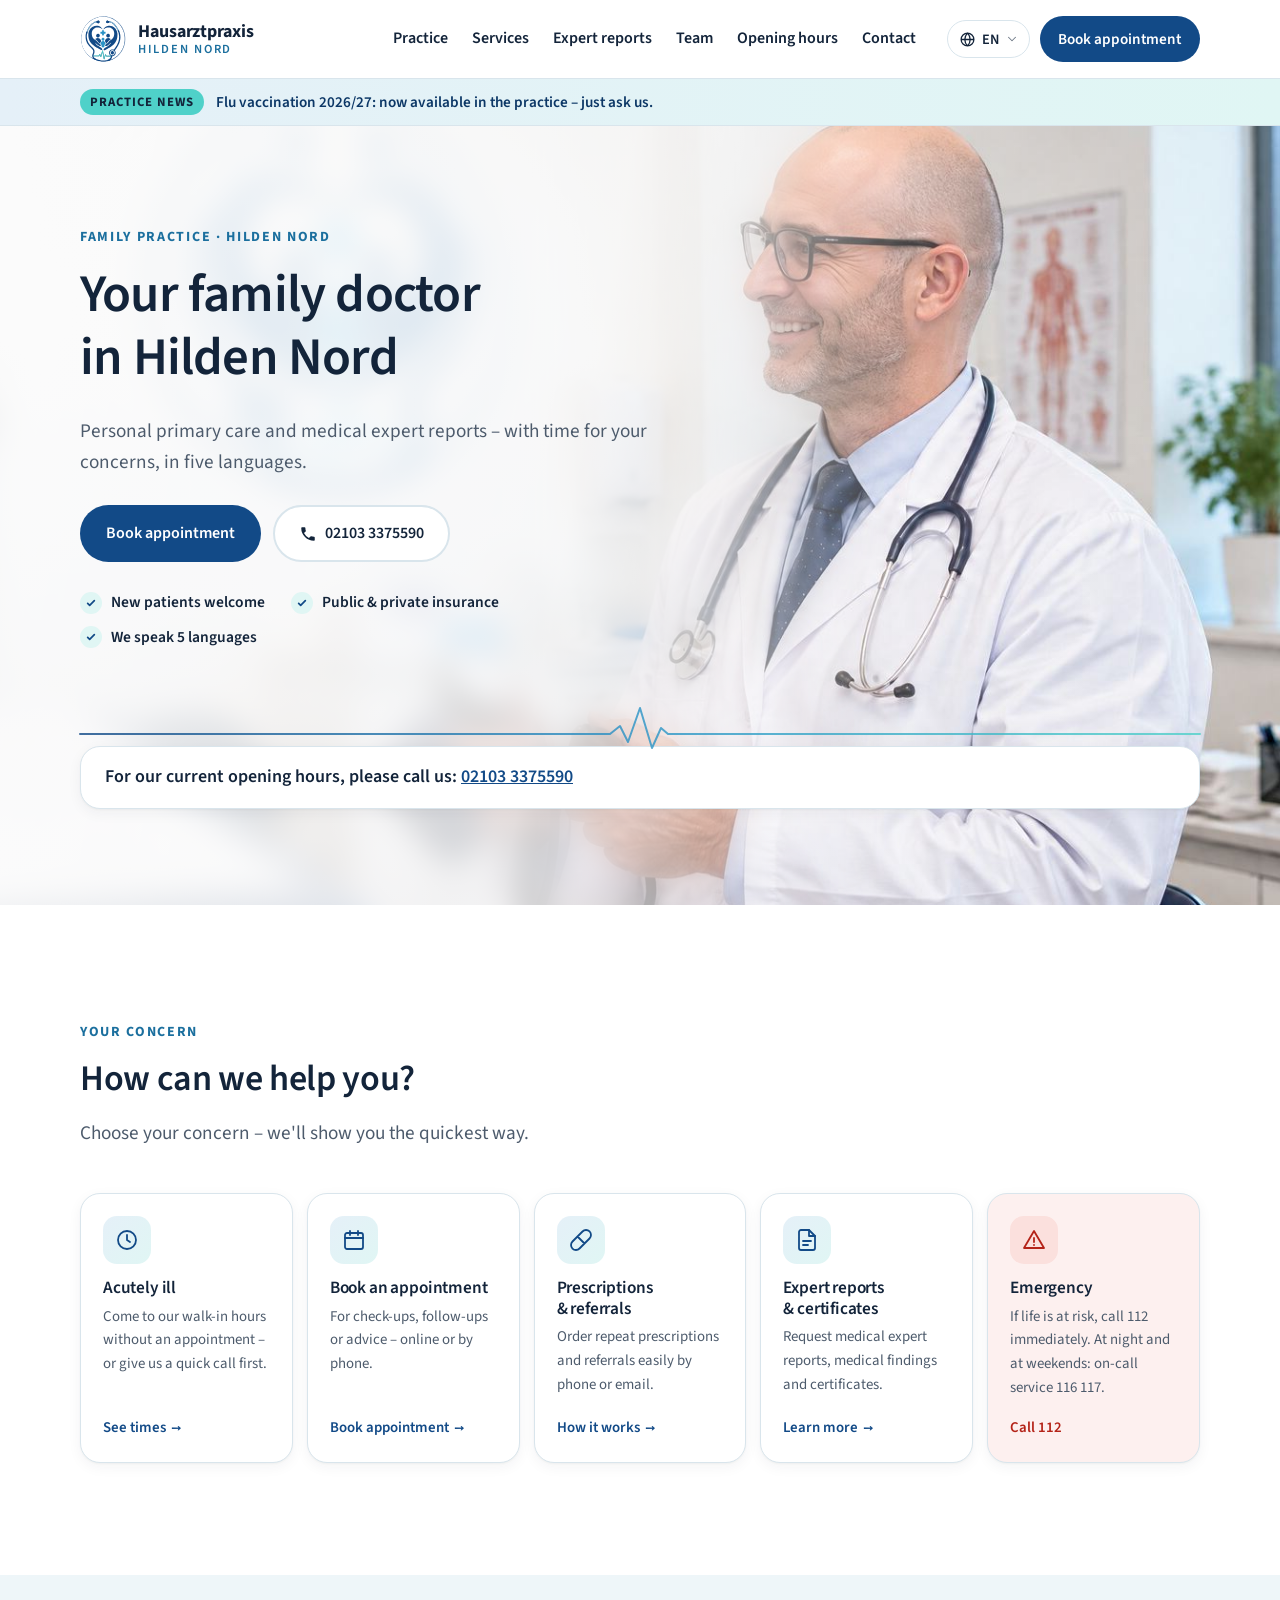
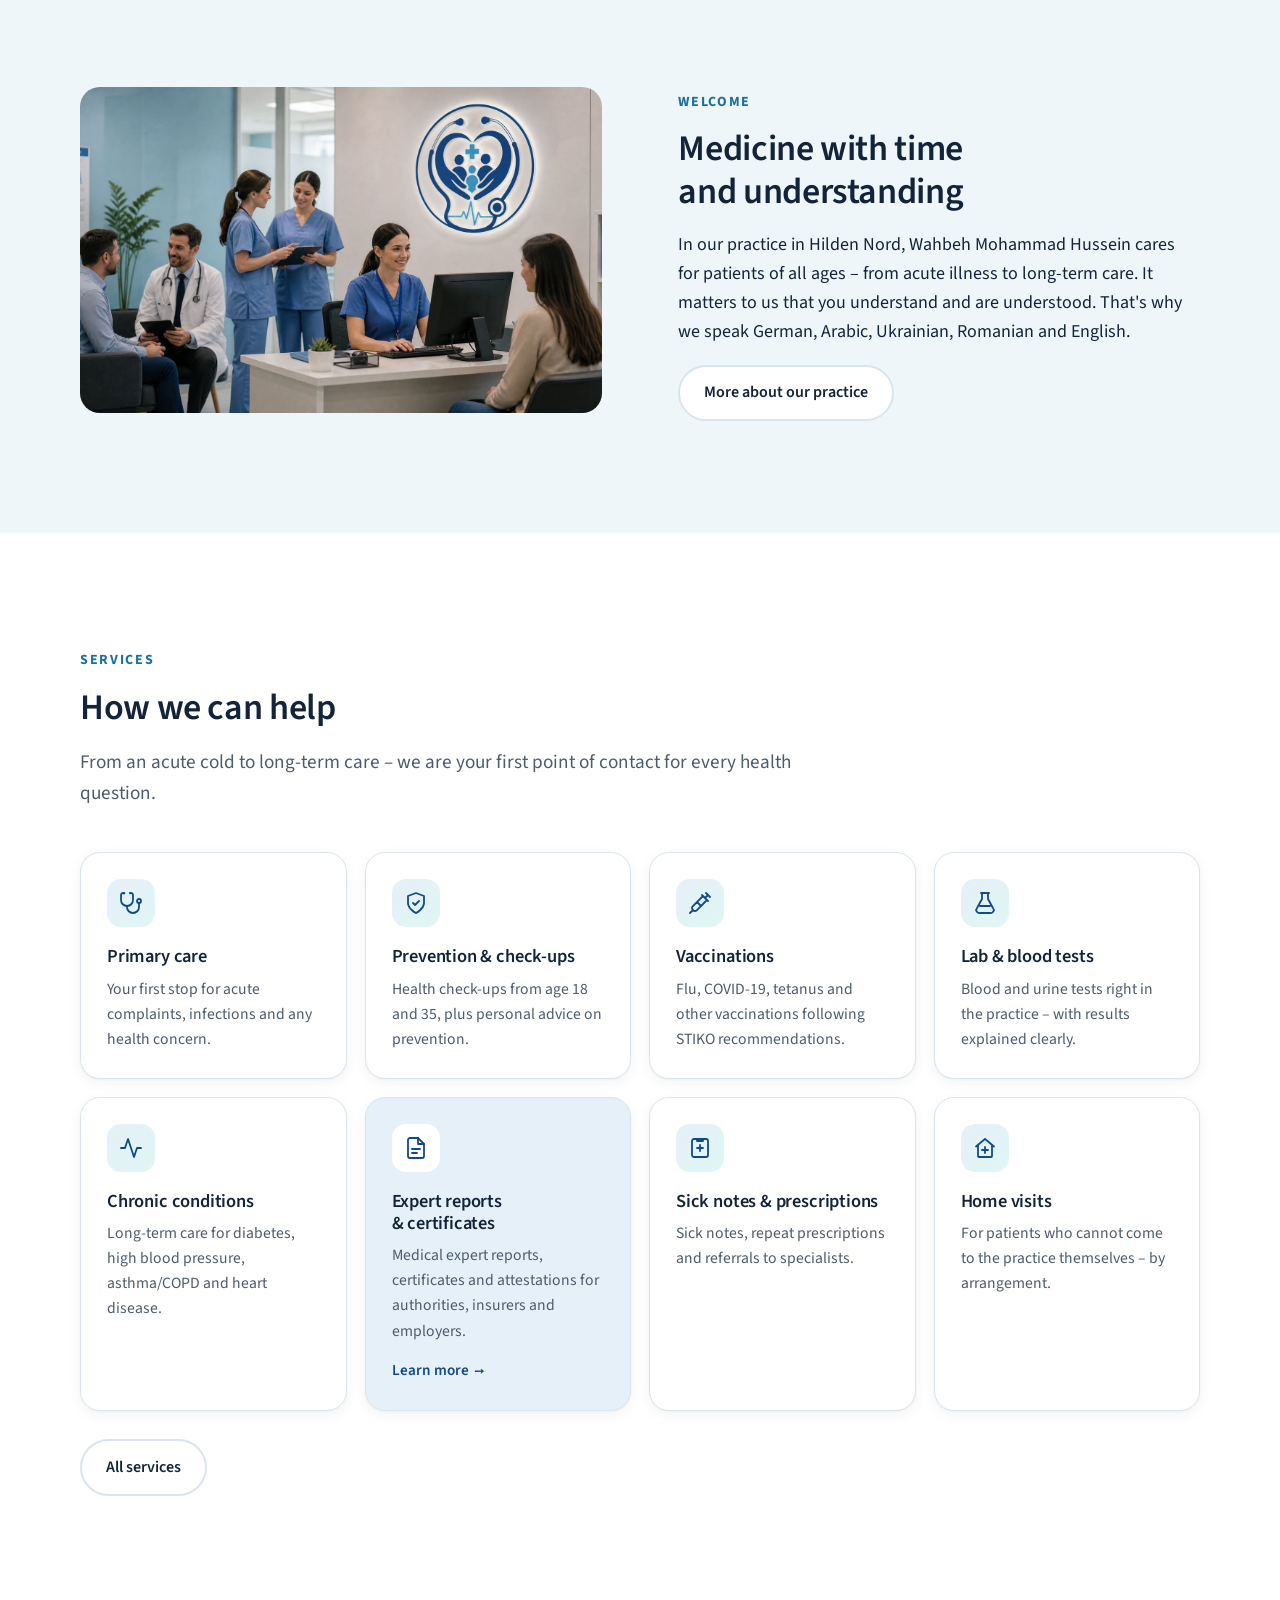
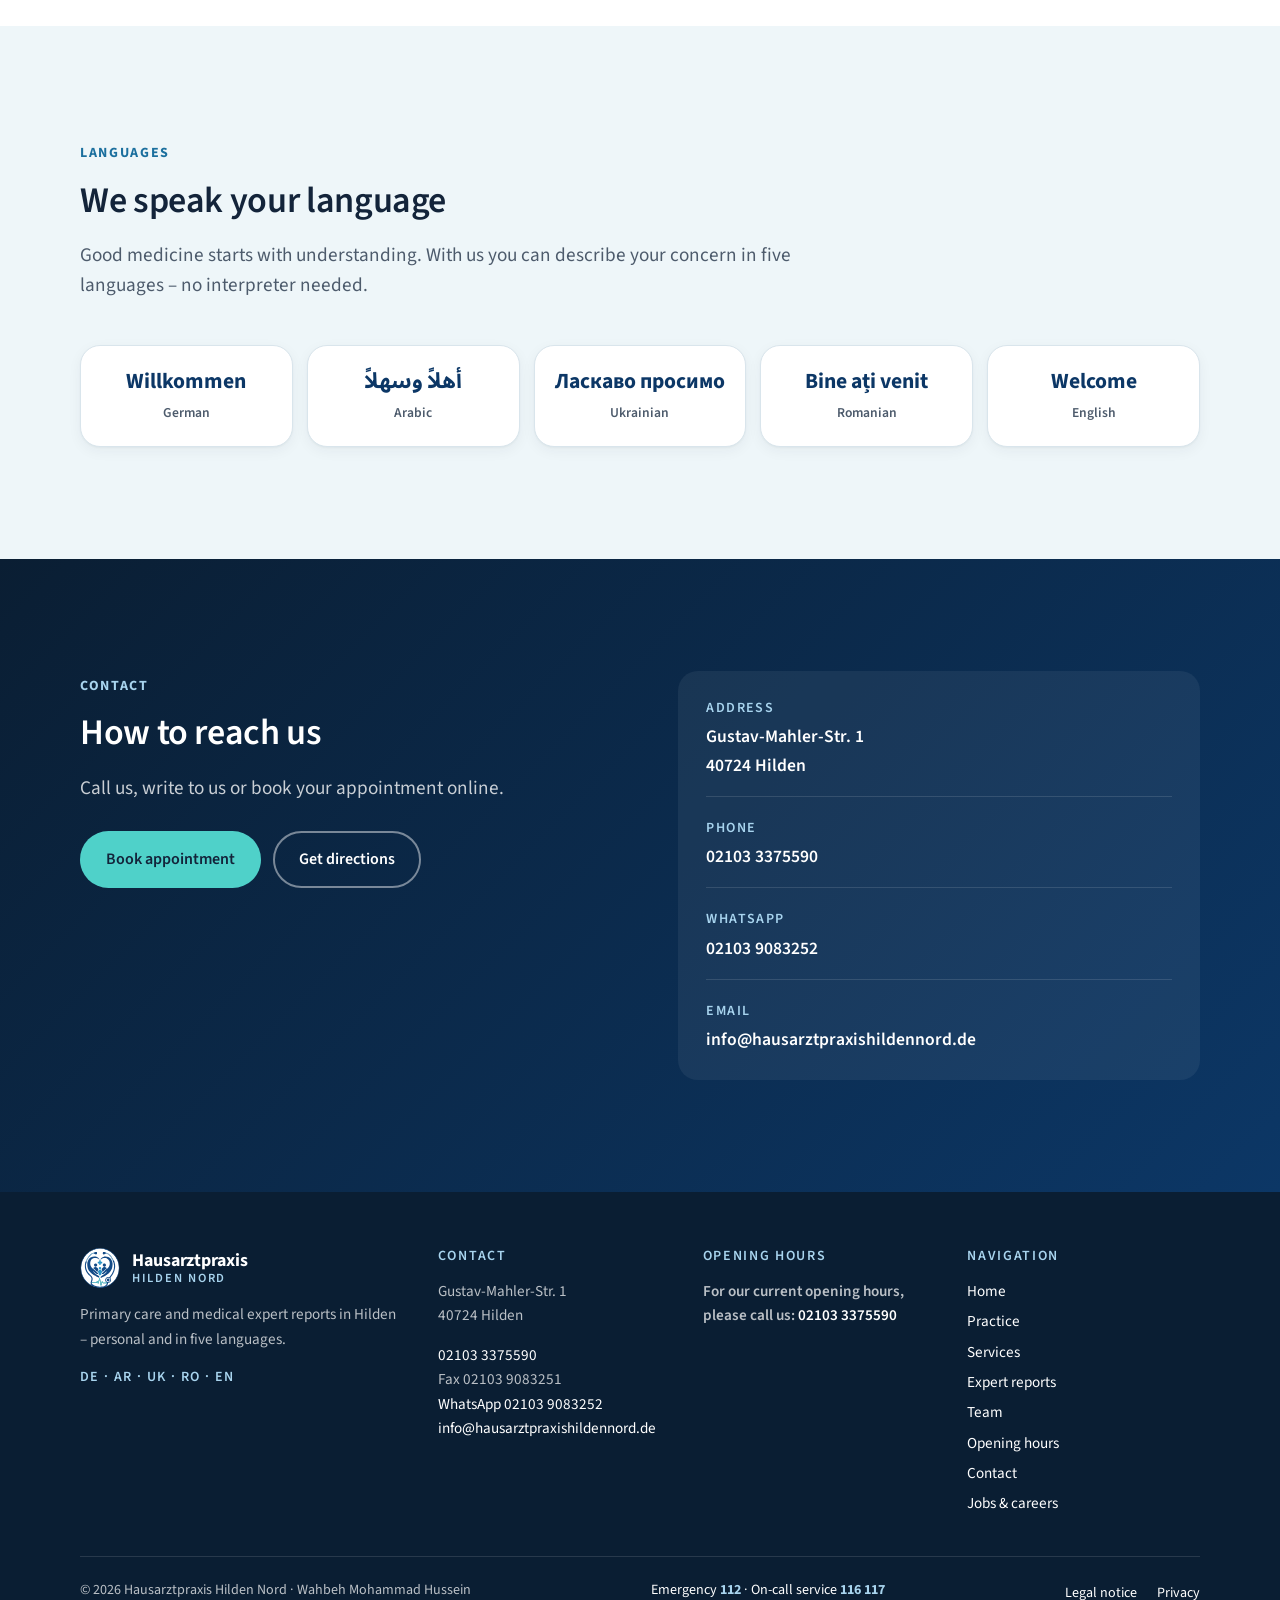
==== index.html @ 6f3f5dd6 "Bring the logo colors into the site (palette 6 "Logo-Farben") Following ui-ux-pro-max (Medical Clini" ====
<!doctype html>
<html lang="de" dir="ltr">
<head>
  <meta charset="utf-8">
  <meta name="viewport" content="width=device-width, initial-scale=1">
  <title>Hausarzt in Hilden Nord – Hausarztpraxis Hilden Nord</title>
  <meta name="description" data-i18n-attr="content:meta.description" content="Hausarztpraxis in Hilden Nord: hausärztliche Versorgung, Vorsorge, Impfungen und ärztliche Gutachten. Wir sprechen Deutsch, Arabisch, Ukrainisch, Rumänisch und Englisch.">
  <meta name="theme-color" content="#124A87">
  <link rel="icon" href="assets/favicon-32.png" type="image/png" sizes="32x32">
  <link rel="apple-touch-icon" href="assets/apple-touch-icon.png">
  <link rel="preload" href="assets/fonts/source-sans-3-latin-400-normal.woff2" as="font" type="font/woff2" crossorigin>
  <link rel="preload" href="assets/fonts/source-sans-3-latin-700-normal.woff2" as="font" type="font/woff2" crossorigin>
  <link rel="stylesheet" href="css/styles.css">
  <script src="js/config.js"></script>
  <script src="js/lang/de.js"></script>
</head>
<body data-page="home" data-title="page.home">
  <div id="site-header"></div>
  <script src="js/app.js"></script>

  <main id="main">
    <section class="hero">
      <!-- Hintergrund: Foto aus assets/photos/hero-arzt.jpg, weichgezeichnet (fehlt es, bleibt der helle Verlauf) -->
      <div class="hero-bg" aria-hidden="true"></div>
      <div class="container hero-grid">
        <div class="hero-copy">
          <p class="eyebrow" data-i18n="home.eyebrow">Hausarztpraxis · Hilden Nord</p>
          <h1 data-i18n="hero.title">Ihre Hausarztpraxis in Hilden Nord</h1>
          <p class="lead" data-i18n="hero.lead">Persönliche hausärztliche Versorgung und ärztliche Gutachten – mit Zeit für Ihre Anliegen und in fünf Sprachen.</p>
          <div class="hero-cta">
            <a class="btn btn-primary js-book" href="kontakt.html" data-i18n="cta.book">Termin buchen</a>
            <a class="btn btn-ghost js-phone-link" href="tel:">
              <svg aria-hidden="true" viewBox="0 0 24 24" width="18" height="18"><path fill="currentColor" d="M6.6 10.8a15.1 15.1 0 0 0 6.6 6.6l2.2-2.2c.3-.3.7-.4 1-.2 1.1.4 2.3.6 3.6.6.6 0 1 .4 1 1V20c0 .6-.4 1-1 1A17 17 0 0 1 3 4c0-.6.4-1 1-1h3.5c.6 0 1 .4 1 1 0 1.3.2 2.5.6 3.6.1.3 0 .7-.2 1l-2.3 2.2Z"/></svg>
              <span class="js-phone">–</span>
            </a>
          </div>
          <ul class="badges">
            <li><span class="dot"></span><span data-i18n="hero.badge1">Neue Patientinnen und Patienten willkommen</span></li>
            <li><span class="dot"></span><span data-i18n="hero.badge2">Gesetzlich &amp; privat versichert</span></li>
            <li><span class="dot"></span><span data-i18n="hero.badge3">Wir sprechen 5 Sprachen</span></li>
          </ul>
        </div>

      </div>
      <div class="container">
        <!-- EKG-Linie: zeichnet sich beim Laden einmal von links nach rechts -->
        <svg class="hero-ecg js-ecg" aria-hidden="true" height="48"><defs><linearGradient id="ecg-grad-hero" gradientUnits="userSpaceOnUse" x1="0" y1="0" x2="1000" y2="0"><stop offset="0" class="ecg-stop-1"/><stop offset=".5" class="ecg-stop-2"/><stop offset="1" class="ecg-stop-3"/></linearGradient></defs><path pathLength="1"/></svg>
        <div class="today-strip" role="group" aria-labelledby="today-title">
          <span class="status js-status"></span>
          <p class="today-main"><strong id="today-title" class="js-today-title">Heute</strong> <span class="js-today-hours" dir="ltr">–</span></p>
          <p class="status-detail js-status-detail"></p>
          <p class="today-acute js-acute-section js-acute-row"><span data-i18n="home.acuteToday">Akutsprechstunde heute</span> <b class="js-acute-today" dir="ltr">–</b></p>
          <a class="link-arrow" href="sprechzeiten.html" data-i18n="info.allHours">Alle Sprechzeiten</a>
        </div>
      </div>
    </section>

    <section class="section" id="anliegen">
      <div class="container">
        <header class="section-head">
          <p class="eyebrow" data-i18n="guide.eyebrow">Ihr Anliegen</p>
          <h2 data-i18n="guide.title">Wie können wir Ihnen helfen?</h2>
          <p class="lead" data-i18n="guide.lead">Wählen Sie Ihr Anliegen – wir zeigen Ihnen den schnellsten Weg.</p>
        </header>
        <div class="routes">
          <a class="route" href="sprechzeiten.html#akut"><span class="icon" aria-hidden="true"><svg viewBox="0 0 24 24"><circle cx="12" cy="12" r="9"/><path d="M12 7v5l3 2"/></svg></span><h3 data-i18n="guide.acute.t">Akut krank</h3><p data-i18n="guide.acute.d">Ohne Termin in die Akutsprechstunde kommen – oder vorher kurz anrufen.</p><span class="link-arrow" data-i18n="guide.acute.l">Zeiten ansehen</span></a>
          <a class="route js-book" href="kontakt.html"><span class="icon" aria-hidden="true"><svg viewBox="0 0 24 24"><rect x="3" y="5" width="18" height="16" rx="2"/><path d="M16 3v4M8 3v4M3 10h18"/></svg></span><h3 data-i18n="guide.book.t">Termin vereinbaren</h3><p data-i18n="guide.book.d">Für Vorsorge, Kontrolle oder Beratung – online oder telefonisch.</p><span class="link-arrow" data-i18n="guide.book.l">Termin buchen</span></a>
          <a class="route" href="kontakt.html#rezepte"><span class="icon" aria-hidden="true"><svg viewBox="0 0 24 24"><path d="m10.5 20.5 10-10a4.95 4.95 0 1 0-7-7l-10 10a4.95 4.95 0 1 0 7 7ZM8.5 8.5l7 7"/></svg></span><h3 data-i18n="guide.rx.t">Rezept &amp; Überweisung</h3><p data-i18n="guide.rx.d">Folgerezepte und Überweisungen bequem telefonisch oder per E-Mail bestellen.</p><span class="link-arrow" data-i18n="guide.rx.l">So geht's</span></a>
          <a class="route" href="gutachten.html"><span class="icon" aria-hidden="true"><svg viewBox="0 0 24 24"><path d="M14 2H6a2 2 0 0 0-2 2v16a2 2 0 0 0 2 2h12a2 2 0 0 0 2-2V8z"/><path d="M14 2v6h6M8 13h8M8 17h5"/></svg></span><h3 data-i18n="guide.expert.t">Gutachten &amp; Atteste</h3><p data-i18n="guide.expert.d">Ärztliche Gutachten, Befundberichte und Bescheinigungen anfragen.</p><span class="link-arrow" data-i18n="guide.expert.l">Mehr erfahren</span></a>
          <a class="route route-emergency" href="tel:112"><span class="icon" aria-hidden="true"><svg viewBox="0 0 24 24"><path d="M12 3 2 20h20L12 3Z"/><path d="M12 10v4M12 17h.01"/></svg></span><h3 data-i18n="guide.emergency.t">Notfall</h3><p data-i18n="guide.emergency.d">Bei Lebensgefahr sofort 112. Nachts und am Wochenende: Bereitschaftsdienst 116 117.</p><span class="link-arrow" data-i18n="guide.emergency.l">112 anrufen</span></a>
        </div>
      </div>
    </section>

    <section class="section section-tint">
      <div class="container split">
        <div class="photo photo-wide" data-photo="praxis-team" role="img" data-i18n-attr="aria-label:welcome.title"></div>
        <div>
          <p class="eyebrow" data-i18n="welcome.eyebrow">Willkommen</p>
          <h2 data-i18n="welcome.title">Medizin mit Zeit und Verständnis</h2>
          <p data-i18n="welcome.text">In unserer Praxis in Hilden Nord betreut Wahbeh Mohammad Hussein Patientinnen und Patienten jeden Alters – von der akuten Erkrankung bis zur langfristigen Begleitung. Uns ist wichtig, dass Sie verstehen und verstanden werden. Deshalb sprechen wir Deutsch, Arabisch, Ukrainisch, Rumänisch und Englisch.</p>
          <a class="btn btn-ghost" href="praxis.html" data-i18n="welcome.link">Mehr über unsere Praxis</a>
        </div>
      </div>
    </section>

    <section class="section" id="leistungen">
      <div class="container">
        <header class="section-head">
          <p class="eyebrow" data-i18n="services.eyebrow">Leistungen</p>
          <h2 data-i18n="services.title">Was wir für Sie tun</h2>
          <p class="lead" data-i18n="services.lead">Von der akuten Erkältung bis zur langfristigen Begleitung – wir sind Ihre erste Anlaufstelle für alle gesundheitlichen Fragen.</p>
        </header>
        <div class="cards">
          <a class="card" href="leistungen.html#allgemein"><span class="icon" aria-hidden="true"><svg viewBox="0 0 24 24"><path d="M4.8 2.3A.3.3 0 1 0 5 2H4a2 2 0 0 0-2 2v5a6 6 0 0 0 6 6 6 6 0 0 0 6-6V4a2 2 0 0 0-2-2h-1a.2.2 0 1 0 .3.3"/><path d="M8 15v1a6 6 0 0 0 6 6 6 6 0 0 0 6-6v-4"/><circle cx="20" cy="10" r="2"/></svg></span><h3 data-i18n="s1.t">Hausärztliche Versorgung</h3><p data-i18n="s1.d">Erste Anlaufstelle bei akuten Beschwerden, Infekten und allen gesundheitlichen Fragen.</p></a>
          <a class="card" href="leistungen.html#vorsorge"><span class="icon" aria-hidden="true"><svg viewBox="0 0 24 24"><path d="M12 22s8-4 8-10V5l-8-3-8 3v7c0 6 8 10 8 10"/><path d="m9 12 2 2 4-4"/></svg></span><h3 data-i18n="s2.t">Vorsorge &amp; Check-up</h3><p data-i18n="s2.d">Gesundheits-Check-up ab 18 und ab 35 sowie individuelle Beratung zur Vorsorge.</p></a>
          <a class="card" href="leistungen.html#impfungen"><span class="icon" aria-hidden="true"><svg viewBox="0 0 24 24"><path d="m18 2 4 4M17 7l3-3M19 9 8.7 19.3a2.4 2.4 0 0 1-3.4 0l-.6-.6a2.4 2.4 0 0 1 0-3.4L15 5M9 11l4 4M5 19l-3 3M14 4l6 6"/></svg></span><h3 data-i18n="s3.t">Impfungen</h3><p data-i18n="s3.d">Grippe-, COVID-19-, Tetanus- und weitere Impfungen nach STIKO-Empfehlung.</p></a>
          <a class="card" href="leistungen.html#labor"><span class="icon" aria-hidden="true"><svg viewBox="0 0 24 24"><path d="M9 2v6l-5 9a3 3 0 0 0 2.6 5h10.8A3 3 0 0 0 20 17l-5-9V2M8 2h8M7 15h10"/></svg></span><h3 data-i18n="s4.t">Labor &amp; Blutentnahme</h3><p data-i18n="s4.d">Blut- und Urinuntersuchungen direkt in der Praxis – mit verständlicher Befundbesprechung.</p></a>
          <a class="card" href="leistungen.html#chronisch"><span class="icon" aria-hidden="true"><svg viewBox="0 0 24 24"><path d="M22 12h-4l-3 9L9 3l-3 9H2"/></svg></span><h3 data-i18n="s5.t">Chronische Erkrankungen</h3><p data-i18n="s5.d">Langfristige Betreuung bei Diabetes, Bluthochdruck, Asthma/COPD und Herzerkrankungen.</p></a>
          <a class="card card-highlight" href="gutachten.html"><span class="icon" aria-hidden="true"><svg viewBox="0 0 24 24"><path d="M14 2H6a2 2 0 0 0-2 2v16a2 2 0 0 0 2 2h12a2 2 0 0 0 2-2V8z"/><path d="M14 2v6h6M8 13h8M8 17h5"/></svg></span><h3 data-i18n="s6.t">Gutachten &amp; Atteste</h3><p data-i18n="s6.d">Ärztliche Gutachten, Bescheinigungen und Atteste für Behörden, Versicherungen und Arbeitgeber.</p><span class="more" data-i18n="guide.expert.l">Mehr erfahren</span></a>
          <a class="card" href="leistungen.html#krankschreibung"><span class="icon" aria-hidden="true"><svg viewBox="0 0 24 24"><rect x="4" y="3" width="16" height="18" rx="2"/><path d="M9 3v2h6V3M9 12h6M12 9v6"/></svg></span><h3 data-i18n="s7.t">Krankschreibung &amp; Rezepte</h3><p data-i18n="s7.d">Arbeitsunfähigkeitsbescheinigungen, Folgerezepte und Überweisungen zu Fachärzten.</p></a>
          <a class="card" href="leistungen.html#hausbesuche"><span class="icon" aria-hidden="true"><svg viewBox="0 0 24 24"><path d="M3 10.5 12 3l9 7.5M5 9v11a1 1 0 0 0 1 1h12a1 1 0 0 0 1-1V9"/><path d="M12 11v6M9 14h6"/></svg></span><h3 data-i18n="s8.t">Hausbesuche</h3><p data-i18n="s8.d">Für Patientinnen und Patienten, die die Praxis nicht selbst aufsuchen können – nach Absprache.</p></a>
        </div>
        <p style="margin-top:28px"><a class="btn btn-ghost" href="leistungen.html" data-i18n="cta.allServices">Alle Leistungen</a></p>
      </div>
    </section>

    <section class="section section-tint">
      <div class="container">
        <header class="section-head">
          <p class="eyebrow" data-i18n="langs.eyebrow">Sprachen</p>
          <h2 data-i18n="langs.title">Wir sprechen Ihre Sprache</h2>
          <p class="lead" data-i18n="langs.lead">Gute Medizin beginnt mit Verständigung. Bei uns schildern Sie Ihr Anliegen in fünf Sprachen – ohne Dolmetscher.</p>
        </header>
        <div class="greetings">
          <div class="greeting" lang="de"><b>Willkommen</b><span data-i18n="lang.de">Deutsch</span></div>
          <div class="greeting" lang="ar" dir="rtl"><b>أهلاً وسهلاً</b><span data-i18n="lang.ar">Arabisch</span></div>
          <div class="greeting" lang="uk"><b>Ласкаво просимо</b><span data-i18n="lang.uk">Ukrainisch</span></div>
          <div class="greeting" lang="ro"><b>Bine ați venit</b><span data-i18n="lang.ro">Rumänisch</span></div>
          <div class="greeting" lang="en"><b>Welcome</b><span data-i18n="lang.en">Englisch</span></div>
        </div>
      </div>
    </section>

    <section class="section section-dark">
      <div class="container split">
        <div>
          <p class="eyebrow" data-i18n="contact.eyebrow">Kontakt</p>
          <h2 data-i18n="contact.title">So erreichen Sie uns</h2>
          <p class="lead" data-i18n="contact.lead">Rufen Sie uns an, schreiben Sie uns oder buchen Sie Ihren Termin direkt online.</p>
          <div class="hero-cta">
            <a class="btn btn-accent js-book" href="kontakt.html" data-i18n="cta.book">Termin buchen</a>
            <a class="btn btn-outline-light js-route" href="#" target="_blank" rel="noopener" data-i18n="contact.route">Route planen</a>
          </div>
        </div>
        <dl class="contact-list">
          <div><dt><span data-i18n="info.address">Adresse</span></dt><dd class="js-address">–</dd></div>
          <div><dt><span data-i18n="info.phone">Telefon</span></dt><dd><a class="js-phone-link" href="tel:"><span class="js-phone">–</span></a></dd></div>
          <div class="js-whatsapp-row"><dt><span data-i18n="info.whatsapp">WhatsApp</span></dt><dd><a class="js-whatsapp-link" href="#" target="_blank" rel="noopener"><span class="js-whatsapp">–</span></a></dd></div>
          <div><dt><span data-i18n="info.email">E-Mail</span></dt><dd><a class="js-mail-link" href="mailto:"><span class="js-email">–</span></a></dd></div>
        </dl>
      </div>
    </section>
  </main>

  <div id="site-footer"></div>
</body>
</html>
---- css/styles.css ----
/* Hausarzt Praxis Hilden Nord
   Schriften: Source Sans 3 (Latein, Kyrillisch) und Noto Sans Arabic, lokal eingebunden –
   keine Verbindung zu Google-Servern (DSGVO). */

@font-face { font-family: "Source Sans 3"; font-style: normal; font-weight: 400; font-display: swap; src: url("../assets/fonts/source-sans-3-latin-400-normal.woff2") format("woff2"); unicode-range: U+0000-00FF,U+0131,U+0152-0153,U+02BB-02BC,U+02C6,U+02DA,U+02DC,U+0304,U+0308,U+0329,U+2000-206F,U+20AC,U+2122,U+2191,U+2193,U+2212,U+2215,U+FEFF,U+FFFD; }
@font-face { font-family: "Source Sans 3"; font-style: normal; font-weight: 400; font-display: swap; src: url("../assets/fonts/source-sans-3-latin-ext-400-normal.woff2") format("woff2"); unicode-range: U+0100-02BA,U+02BD-02C5,U+02C7-02CC,U+02CE-02D7,U+02DD-02FF,U+0304,U+0308,U+0329,U+1D00-1DBF,U+1E00-1E9F,U+1EF2-1EFF,U+2020,U+20A0-20AB,U+20AD-20C4,U+2113,U+2C60-2C7F,U+A720-A7FF; }
@font-face { font-family: "Source Sans 3"; font-style: normal; font-weight: 400; font-display: swap; src: url("../assets/fonts/source-sans-3-cyrillic-400-normal.woff2") format("woff2"); unicode-range: U+0301,U+0400-045F,U+0490-0491,U+04B0-04B1,U+2116; }
@font-face { font-family: "Source Sans 3"; font-style: normal; font-weight: 400; font-display: swap; src: url("../assets/fonts/source-sans-3-cyrillic-ext-400-normal.woff2") format("woff2"); unicode-range: U+0460-052F,U+1C80-1C8A,U+20B4,U+2DE0-2DFF,U+A640-A69F,U+FE2E-FE2F; }
@font-face { font-family: "Source Sans 3"; font-style: normal; font-weight: 600; font-display: swap; src: url("../assets/fonts/source-sans-3-latin-600-normal.woff2") format("woff2"); unicode-range: U+0000-00FF,U+0131,U+0152-0153,U+02BB-02BC,U+02C6,U+02DA,U+02DC,U+0304,U+0308,U+0329,U+2000-206F,U+20AC,U+2122,U+2191,U+2193,U+2212,U+2215,U+FEFF,U+FFFD; }
@font-face { font-family: "Source Sans 3"; font-style: normal; font-weight: 600; font-display: swap; src: url("../assets/fonts/source-sans-3-latin-ext-600-normal.woff2") format("woff2"); unicode-range: U+0100-02BA,U+02BD-02C5,U+02C7-02CC,U+02CE-02D7,U+02DD-02FF,U+0304,U+0308,U+0329,U+1D00-1DBF,U+1E00-1E9F,U+1EF2-1EFF,U+2020,U+20A0-20AB,U+20AD-20C4,U+2113,U+2C60-2C7F,U+A720-A7FF; }
@font-face { font-family: "Source Sans 3"; font-style: normal; font-weight: 600; font-display: swap; src: url("../assets/fonts/source-sans-3-cyrillic-600-normal.woff2") format("woff2"); unicode-range: U+0301,U+0400-045F,U+0490-0491,U+04B0-04B1,U+2116; }
@font-face { font-family: "Source Sans 3"; font-style: normal; font-weight: 600; font-display: swap; src: url("../assets/fonts/source-sans-3-cyrillic-ext-600-normal.woff2") format("woff2"); unicode-range: U+0460-052F,U+1C80-1C8A,U+20B4,U+2DE0-2DFF,U+A640-A69F,U+FE2E-FE2F; }
@font-face { font-family: "Source Sans 3"; font-style: normal; font-weight: 700; font-display: swap; src: url("../assets/fonts/source-sans-3-latin-700-normal.woff2") format("woff2"); unicode-range: U+0000-00FF,U+0131,U+0152-0153,U+02BB-02BC,U+02C6,U+02DA,U+02DC,U+0304,U+0308,U+0329,U+2000-206F,U+20AC,U+2122,U+2191,U+2193,U+2212,U+2215,U+FEFF,U+FFFD; }
@font-face { font-family: "Source Sans 3"; font-style: normal; font-weight: 700; font-display: swap; src: url("../assets/fonts/source-sans-3-latin-ext-700-normal.woff2") format("woff2"); unicode-range: U+0100-02BA,U+02BD-02C5,U+02C7-02CC,U+02CE-02D7,U+02DD-02FF,U+0304,U+0308,U+0329,U+1D00-1DBF,U+1E00-1E9F,U+1EF2-1EFF,U+2020,U+20A0-20AB,U+20AD-20C4,U+2113,U+2C60-2C7F,U+A720-A7FF; }
@font-face { font-family: "Source Sans 3"; font-style: normal; font-weight: 700; font-display: swap; src: url("../assets/fonts/source-sans-3-cyrillic-700-normal.woff2") format("woff2"); unicode-range: U+0301,U+0400-045F,U+0490-0491,U+04B0-04B1,U+2116; }
@font-face { font-family: "Source Sans 3"; font-style: normal; font-weight: 700; font-display: swap; src: url("../assets/fonts/source-sans-3-cyrillic-ext-700-normal.woff2") format("woff2"); unicode-range: U+0460-052F,U+1C80-1C8A,U+20B4,U+2DE0-2DFF,U+A640-A69F,U+FE2E-FE2F; }
@font-face { font-family: "Noto Sans Arabic"; font-style: normal; font-weight: 400; font-display: swap; src: url("../assets/fonts/noto-sans-arabic-arabic-400-normal.woff2") format("woff2"); unicode-range: U+0600-06FF,U+0750-077F,U+0870-088E,U+0890-0891,U+0897-08E1,U+08E3-08FF,U+200C-200E,U+2010-2011,U+204F,U+2E41,U+FB50-FDFF,U+FE70-FE74,U+FE76-FEFC,U+102E0-102FB,U+10E60-10E7E,U+10EC2-10EC4,U+10EFC-10EFF,U+1EE00-1EE03,U+1EE05-1EE1F,U+1EE21-1EE22,U+1EE24,U+1EE27,U+1EE29-1EE32,U+1EE34-1EE37,U+1EE39,U+1EE3B,U+1EE42,U+1EE47,U+1EE49,U+1EE4B,U+1EE4D-1EE4F,U+1EE51-1EE52,U+1EE54,U+1EE57,U+1EE59,U+1EE5B,U+1EE5D,U+1EE5F,U+1EE61-1EE62,U+1EE64,U+1EE67-1EE6A,U+1EE6C-1EE72,U+1EE74-1EE77,U+1EE79-1EE7C,U+1EE7E,U+1EE80-1EE89,U+1EE8B-1EE9B,U+1EEA1-1EEA3,U+1EEA5-1EEA9,U+1EEAB-1EEBB,U+1EEF0-1EEF1; }
@font-face { font-family: "Noto Sans Arabic"; font-style: normal; font-weight: 600; font-display: swap; src: url("../assets/fonts/noto-sans-arabic-arabic-600-normal.woff2") format("woff2"); unicode-range: U+0600-06FF,U+0750-077F,U+0870-088E,U+0890-0891,U+0897-08E1,U+08E3-08FF,U+200C-200E,U+2010-2011,U+204F,U+2E41,U+FB50-FDFF,U+FE70-FE74,U+FE76-FEFC,U+102E0-102FB,U+10E60-10E7E,U+10EC2-10EC4,U+10EFC-10EFF,U+1EE00-1EE03,U+1EE05-1EE1F,U+1EE21-1EE22,U+1EE24,U+1EE27,U+1EE29-1EE32,U+1EE34-1EE37,U+1EE39,U+1EE3B,U+1EE42,U+1EE47,U+1EE49,U+1EE4B,U+1EE4D-1EE4F,U+1EE51-1EE52,U+1EE54,U+1EE57,U+1EE59,U+1EE5B,U+1EE5D,U+1EE5F,U+1EE61-1EE62,U+1EE64,U+1EE67-1EE6A,U+1EE6C-1EE72,U+1EE74-1EE77,U+1EE79-1EE7C,U+1EE7E,U+1EE80-1EE89,U+1EE8B-1EE9B,U+1EEA1-1EEA3,U+1EEA5-1EEA9,U+1EEAB-1EEBB,U+1EEF0-1EEF1; }
@font-face { font-family: "Noto Sans Arabic"; font-style: normal; font-weight: 700; font-display: swap; src: url("../assets/fonts/noto-sans-arabic-arabic-700-normal.woff2") format("woff2"); unicode-range: U+0600-06FF,U+0750-077F,U+0870-088E,U+0890-0891,U+0897-08E1,U+08E3-08FF,U+200C-200E,U+2010-2011,U+204F,U+2E41,U+FB50-FDFF,U+FE70-FE74,U+FE76-FEFC,U+102E0-102FB,U+10E60-10E7E,U+10EC2-10EC4,U+10EFC-10EFF,U+1EE00-1EE03,U+1EE05-1EE1F,U+1EE21-1EE22,U+1EE24,U+1EE27,U+1EE29-1EE32,U+1EE34-1EE37,U+1EE39,U+1EE3B,U+1EE42,U+1EE47,U+1EE49,U+1EE4B,U+1EE4D-1EE4F,U+1EE51-1EE52,U+1EE54,U+1EE57,U+1EE59,U+1EE5B,U+1EE5D,U+1EE5F,U+1EE61-1EE62,U+1EE64,U+1EE67-1EE6A,U+1EE6C-1EE72,U+1EE74-1EE77,U+1EE79-1EE7C,U+1EE7E,U+1EE80-1EE89,U+1EE8B-1EE9B,U+1EEA1-1EEA3,U+1EEA5-1EEA9,U+1EEAB-1EEBB,U+1EEF0-1EEF1; }

/* Ersatzschrift mit angeglichenen Maßen: Text springt nicht, wenn Source Sans 3 nachlädt (CLS) */
@font-face { font-family: "Source Sans 3 Fallback"; src: local("Arial"), local("Liberation Sans"), local("Helvetica"); size-adjust: 93%; ascent-override: 110%; descent-override: 43%; line-gap-override: 0%; }

:root {
  /* Palette 6 „Logo-Farben“ (ui-ux-pro-max: Medical Clinic – Blau/Türkis, kühler heller Grund, Grün nur für Status).
     Aus dem Logo: Navy #124A87 (Hände, Ring), Himmelblau #2A93C6 (Familie, Kreuz), Türkis #4FD1C9 (EKG).
     Himmelblau und Türkis in Logo-Stärke nur als Schmuck (Linien, Symbole, Fokusring ≥ 3:1);
     als Text die dunkleren Stufen --sky-text (5:1) und --teal-text. Navy auf Weiß: 8,9:1. */
  --ink: #13243A;
  --ink-soft: #4D5B6C;
  --primary: #124A87;
  --primary-dark: #0C3766;
  --primary-soft: #E5F0F8;
  --primary-softer: #CFE3F2;
  --sky: #2A93C6;
  --sky-text: #1B6F9E;
  --teal: #4FD1C9;
  --teal-text: #0B6F69;
  --teal-soft: #E0F6F4;
  --on-dark: #A8D4EE;
  --footer: #0A1E33;
  --accent: #4FD1C9;
  --accent-hover: #74DDD6;
  --sand: #EEF6F9;
  --line: #D9E5EC;
  --white: #ffffff;
  --radius: 20px;
  --radius-sm: 12px;
  --shadow: 0 10px 30px rgba(31, 42, 55, 0.08);
  --font: "Source Sans 3", "Source Sans 3 Fallback", "Noto Sans Arabic", -apple-system, BlinkMacSystemFont, "Segoe UI", Roboto, Arial, sans-serif;
  --container: 1160px;
}

/* Alternative Farbpaletten (Vorschau: ?palette=1 … ?palette=5). Gewählt ist Palette 6 („Logo-Farben“) = :root oben;
   5 ist die frühere Wahl „Ozeanblau & Sand“. */
:root[data-palette="5"] { --ink: #1F2A37; --ink-soft: #5B6573; --primary: #2563A8; --primary-dark: #1B4C82; --primary-soft: #E8EFF7; --primary-softer: #D3E1F0; --sky: #2563A8; --sky-text: #2563A8; --teal: #2563A8; --teal-text: #1B4C82; --teal-soft: #E8EFF7; --on-dark: #A9C8EA; --footer: #18212C; --accent: #C8A97E; --accent-hover: #D4B993; --sand: #F7F4EE; --line: #E6E1D8; }
:root[data-palette="1"] { --ink: #0F2236; --ink-soft: #4A5D70; --primary: #1A6FB5; --primary-dark: #11528A; --primary-soft: #E6F0FA; --primary-softer: #D4E5F6; --on-dark: #9CC8F0; --footer: #0B1A2A; --accent: #e98a4f; --accent-hover: #f29d67; --sand: #F3F6FA; --line: #DFE6EE; }
:root[data-palette="2"] { --ink: #0A1F33; --ink-soft: #4B5B6B; --primary: #0B4F8A; --primary-dark: #083B68; --primary-soft: #E3EEF8; --primary-softer: #CCE0F2; --on-dark: #7CC4EE; --footer: #071726; --accent: #3BA7E0; --accent-hover: #5DB8E8; --sand: #F4F7FA; --line: #DCE4EC; }
:root[data-palette="3"] { --ink: #0B2530; --ink-soft: #4A6069; --primary: #0E7490; --primary-dark: #0A5669; --primary-soft: #E0F2F7; --primary-softer: #C8E7EF; --on-dark: #86D3E6; --footer: #081B23; --accent: #F2B544; --accent-hover: #F5C366; --sand: #F2F8FA; --line: #DAE7EB; }
:root[data-palette="4"] { --ink: #1B1F3B; --ink-soft: #555A77; --primary: #4F5BD5; --primary-dark: #3A44A8; --primary-soft: #ECEEFC; --primary-softer: #DCE0FA; --on-dark: #AEB5F5; --footer: #13162B; --accent: #F28C8C; --accent-hover: #F5A3A3; --sand: #F6F6FB; --line: #E2E3F0; }

:root[lang="ar"] { --font: "Noto Sans Arabic", "Source Sans 3", Tahoma, Arial, sans-serif; }

*, *::before, *::after { box-sizing: border-box; }

.i18n-pending body { visibility: hidden; }
html { scroll-behavior: smooth; scroll-padding-top: 88px; -webkit-text-size-adjust: 100%; }
@media (prefers-reduced-motion: reduce) { html { scroll-behavior: auto; } }

body {
  margin: 0;
  font-family: var(--font);
  font-size: 1.125rem;
  line-height: 1.6;
  color: var(--ink);
  background: var(--white);
}

[dir="rtl"] body { line-height: 1.75; }

img { max-width: 100%; display: block; }
a { color: var(--primary); }
a, button { touch-action: manipulation; }
h1, h2, h3 { line-height: 1.2; margin: 0 0 .5em; letter-spacing: -0.01em; text-wrap: balance; }
h1 { font-size: clamp(2.1rem, 4.4vw, 3.3rem); font-weight: 600; letter-spacing: -0.015em; }
h2 { font-size: clamp(1.65rem, 3vw, 2.25rem); font-weight: 600; }
h3 { font-size: 1.15rem; font-weight: 600; }
p { margin: 0 0 1em; }

.container { width: 100%; max-width: var(--container); margin-inline: auto; padding-inline: 20px; }
.narrow { max-width: 820px; }

.sr-only {
  position: absolute; width: 1px; height: 1px; padding: 0; margin: -1px;
  overflow: hidden; clip: rect(0 0 0 0); white-space: nowrap; border: 0;
}

.skip-link {
  position: absolute; inset-inline-start: 12px; top: -60px; z-index: 100;
  background: var(--ink); color: var(--white); padding: 10px 16px; border-radius: 8px;
}
.skip-link:focus { top: 12px; }

:focus-visible { outline: 3px solid var(--sky); outline-offset: 3px; border-radius: 6px; }
.section-dark :focus-visible, .site-footer :focus-visible { outline-color: var(--on-dark); }

/* ---- Buttons ---- */

.btn {
  display: inline-flex; align-items: center; justify-content: center; gap: .5em;
  padding: .85em 1.5em; border-radius: 999px; border: 2px solid transparent;
  font: inherit; font-weight: 600; font-size: 1rem; text-decoration: none; cursor: pointer;
  transition: background-color .2s, color .2s, border-color .2s, transform .2s;
  white-space: nowrap;
}
.btn:hover { transform: translateY(-1px); }
.btn:active { transform: scale(.98); transition-duration: .1s; }
.btn-sm { padding: .55em 1.1em; font-size: .95rem; }
.btn-block { width: 100%; }
.btn-primary { background: var(--primary); color: var(--white); }
.btn-primary:hover { background: var(--primary-dark); }
.btn-ghost { background: var(--white); color: var(--ink); border-color: var(--line); }
.btn-ghost:hover { border-color: var(--primary); color: var(--primary); }
.btn-light { background: var(--primary-soft); color: var(--primary-dark); }
.btn-light:hover { background: var(--primary-softer); }
.btn-accent { background: var(--accent); color: var(--ink); }
.btn-accent:hover { background: var(--accent-hover); }
.btn-outline-light { color: var(--white); border-color: rgba(255,255,255,.45); }
.btn-outline-light:hover { border-color: var(--white); }

/* ---- Header ---- */

.site-header {
  position: sticky; top: 0; z-index: 50;
  background: rgba(255, 255, 255, .92);
  backdrop-filter: saturate(1.4) blur(10px);
  -webkit-backdrop-filter: saturate(1.4) blur(10px);
  border-bottom: 1px solid var(--line);
}
.header-inner { display: flex; align-items: center; gap: 20px; min-height: 78px; }

.brand { display: inline-flex; align-items: center; gap: 12px; text-decoration: none; color: var(--ink); flex-shrink: 0; }
.brand-text { display: flex; flex-direction: column; line-height: 1.15; }
.brand-text strong { font-size: 1.12rem; font-weight: 700; letter-spacing: -0.005em; }
.brand-text span { font-size: .78rem; letter-spacing: .14em; text-transform: uppercase; color: var(--sky-text); font-weight: 600; }

.main-nav { display: flex; gap: 2px; margin-inline-start: auto; }
.nav-extra { display: none; }
.main-nav a {
  color: var(--ink); text-decoration: none; font-weight: 600; font-size: 1rem; white-space: nowrap;
  padding: 8px 11px; border-radius: 999px;
}
.main-nav a:hover { background: var(--primary-soft); color: var(--primary-dark); }
/* Ukrainisch hat die längsten Menüwörter: etwas enger, damit alles in eine Zeile passt */
:root[lang="uk"] .main-nav a { padding-inline: 7px; font-size: .95rem; }
.main-nav a[aria-current="page"] { background: var(--primary-soft); color: var(--primary-dark); }

.header-tools { display: flex; align-items: center; gap: 10px; }

.status-chip {
  display: inline-flex; align-items: center; gap: 7px; height: 38px; padding: 0 13px; border-radius: 999px;
  border: 1px solid var(--line); color: var(--ink-soft); text-decoration: none; font-size: .9rem; font-weight: 600; white-space: nowrap;
}
.status-chip:hover { border-color: var(--primary); color: var(--primary-dark); }
.status-chip.is-open { color: var(--primary-dark); }
.status-dot { width: 8px; height: 8px; border-radius: 50%; background: #D97706; flex-shrink: 0; }
.status-dot.is-open { background: #22A06B; box-shadow: 0 0 0 3px rgba(34, 160, 107, .18); }

.lang-menu { position: relative; }
.lang-btn {
  display: inline-flex; align-items: center; gap: 6px; height: 38px; padding: 0 10px 0 11px; border-radius: 999px;
  border: 1px solid var(--line); background: var(--white); color: var(--ink); font: 600 .9rem var(--font); cursor: pointer;
}
.lang-btn:hover, .lang-btn[aria-expanded="true"] { border-color: var(--primary); color: var(--primary-dark); }
.lang-btn svg:last-of-type { opacity: .6; transition: transform .2s; }
.lang-btn[aria-expanded="true"] svg:last-of-type { transform: rotate(180deg); }
.lang-list {
  position: absolute; top: calc(100% + 8px); inset-inline-end: 0; z-index: 60; min-width: 190px;
  margin: 0; padding: 6px; list-style: none; background: var(--white); border: 1px solid var(--line);
  border-radius: var(--radius-sm); box-shadow: var(--shadow);
}
.lang-list button {
  display: flex; align-items: center; gap: 10px; width: 100%; padding: 9px 10px; border: 0; border-radius: 8px;
  background: none; color: var(--ink); font: 500 1rem var(--font); text-align: start; cursor: pointer;
}
.lang-list button:hover, .lang-list button:focus-visible { background: var(--primary-soft); }
.lang-list button[aria-checked="true"] { color: var(--primary-dark); font-weight: 700; }
.lang-list .lang-code {
  display: inline-grid; place-items: center; width: 30px; height: 22px; border-radius: 6px;
  background: var(--sand); color: var(--primary-dark); font-size: .72rem; font-weight: 700; letter-spacing: .04em;
}
.lang-list button[aria-checked="true"] .lang-code { background: var(--primary); color: var(--white); }

.nav-toggle {
  display: none; width: 44px; height: 44px; border: 1px solid var(--line); border-radius: 12px;
  background: var(--white); cursor: pointer; flex-direction: column; justify-content: center; align-items: center; gap: 4px;
}
.nav-toggle .bar { display: block; width: 18px; height: 2px; background: var(--ink); border-radius: 2px; transition: transform .2s, opacity .2s; }
.nav-open .nav-toggle .bar:nth-child(2) { transform: translateY(6px) rotate(45deg); }
.nav-open .nav-toggle .bar:nth-child(3) { opacity: 0; }
.nav-open .nav-toggle .bar:nth-child(4) { transform: translateY(-6px) rotate(-45deg); }

/* ---- Hero ---- */

.hero {
  background:
    radial-gradient(900px 400px at 85% -10%, var(--primary-soft), transparent 70%),
    linear-gradient(180deg, var(--white), var(--sand));
  padding-block: clamp(48px, 8vw, 96px);
}
[dir="rtl"] .hero {
  background:
    radial-gradient(900px 400px at 15% -10%, var(--primary-soft), transparent 70%),
    linear-gradient(180deg, var(--white), var(--sand));
}
.hero-grid { display: grid; grid-template-columns: minmax(0, 620px); gap: clamp(32px, 5vw, 72px); align-items: center; }

.eyebrow {
  display: inline-block; margin-bottom: 14px; font-size: .875rem; font-weight: 700;
  letter-spacing: .12em; text-transform: uppercase; color: var(--sky-text);
}
[dir="rtl"] .eyebrow { letter-spacing: 0; font-size: .95rem; }
.lead { font-size: 1.2rem; color: var(--ink-soft); max-width: 40em; }

.hero-cta { display: flex; flex-wrap: wrap; gap: 12px; margin: 28px 0; }

.badges { list-style: none; padding: 0; margin: 0; display: flex; flex-wrap: wrap; gap: 10px; }
.badges { gap: 10px 26px; }
.badges li { display: inline-flex; align-items: center; gap: 9px; font-size: .97rem; font-weight: 600; color: var(--ink); }
.badges .dot { position: relative; flex-shrink: 0; width: 22px; height: 22px; border-radius: 50%; background: var(--teal-soft); }
.badges .dot::after {
  content: ""; position: absolute; inset: 3px; background: var(--primary);
  -webkit-mask: url("data:image/svg+xml,%3Csvg xmlns='http://www.w3.org/2000/svg' viewBox='0 0 24 24'%3E%3Cpath d='m7 12.5 3 3 7-7' fill='none' stroke='black' stroke-width='2.6' stroke-linecap='round' stroke-linejoin='round'/%3E%3C/svg%3E") center / contain no-repeat;
          mask: url("data:image/svg+xml,%3Csvg xmlns='http://www.w3.org/2000/svg' viewBox='0 0 24 24'%3E%3Cpath d='m7 12.5 3 3 7-7' fill='none' stroke='black' stroke-width='2.6' stroke-linecap='round' stroke-linejoin='round'/%3E%3C/svg%3E") center / contain no-repeat;
}

.status {
  align-self: flex-start; font-size: .875rem; font-weight: 700; padding: 4px 12px; border-radius: 999px;
  background: #fbe9df; color: #9a4a1b; white-space: nowrap;
}
.status.is-open { background: var(--primary-soft); color: var(--primary-dark); }
.status::before { content: ""; display: inline-block; width: 7px; height: 7px; border-radius: 50%; background: currentColor; margin-inline-end: 7px; vertical-align: middle; }
.status-detail { margin: 0; color: var(--primary-dark); font-weight: 600; }
.status-detail:empty { display: none; }

/* 3D-Emblem (Blender-Rendering, dreht sich) */
.hero-visual { display: grid; place-items: center; }

/* Startbereich: Arztfoto als weichgezeichneter Hintergrund, darüber ein heller Schleier für gut lesbaren Text.
   Fehlt das Foto, bleibt der helle Verlauf von .hero sichtbar. */
.hero { position: relative; isolation: isolate; overflow: hidden; }
.hero-bg {
  position: absolute; inset: -40px; z-index: -2;
  background: url("../assets/photos/hero-arzt.jpg") 50% 25% / cover no-repeat;
  animation: hero-drift 24s ease-in-out infinite alternate;
}
/* Im Foto steht der Arzt links. Bei Text links (LTR) gespiegelt, damit er auf der freien rechten Seite erscheint. */
[dir="ltr"] .hero-bg { transform: scaleX(-1); }
/* Unschärfe als Verlauf: kräftig hinter dem Text, zum Arzt hin ausgeblendet. Die Ebene liegt im (ggf. gespiegelten)
   .hero-bg, darum zeigt der Verlauf in Element-Richtung „to left“ – auf dem Bildschirm immer zur Textseite. */
.hero-bg::after {
  content: ""; position: absolute; inset: 0; background: inherit; filter: blur(16px);
  -webkit-mask-image: linear-gradient(to left, #000 0%, #000 42%, transparent 68%); mask-image: linear-gradient(to left, #000 0%, #000 42%, transparent 68%);
}
.hero::before {
  content: ""; position: absolute; inset: 0; z-index: -1;
  background: linear-gradient(100deg, rgba(255, 255, 255, .9) 0%, rgba(255, 255, 255, .82) 45%, rgba(255, 255, 255, .25) 66%, rgba(255, 255, 255, 0) 85%);
}
[dir="rtl"] .hero::before { background: linear-gradient(260deg, rgba(255, 255, 255, .9) 0%, rgba(255, 255, 255, .82) 45%, rgba(255, 255, 255, .25) 66%, rgba(255, 255, 255, 0) 85%); }

/* Lichtstreifen über dem Logo im Kopf */
.logo-shine {
  position: relative; display: block; flex-shrink: 0;
  -webkit-mask: url("../assets/logo-praxis.svg") center / contain no-repeat; mask: url("../assets/logo-praxis.svg") center / contain no-repeat;
}
.logo-shine img { display: block; animation: logo-glow 6s ease-in-out 1s infinite; }
.logo-shine::after {
  content: ""; position: absolute; inset: 0;
  background: linear-gradient(115deg, transparent 35%, rgba(255, 255, 255, .95) 50%, transparent 65%) no-repeat;
  background-size: 300% 100%; background-position: 150% 0; mix-blend-mode: screen;
  animation: logo-shine 6s ease-in-out 1s infinite;
}
@keyframes hero-drift { from { scale: 1; } to { scale: 1.08; translate: -1.5% 0; } }
@keyframes logo-shine { 0% { background-position: 150% 0; } 45%, 100% { background-position: -50% 0; } }
@keyframes logo-glow { 0%, 100% { filter: none; } 25% { filter: brightness(1.12) saturate(1.2); } }
@media (prefers-reduced-motion: reduce) {
  .hero-bg, .logo-shine img, .logo-shine::after, .hero-ecg path { animation: none; }
  .hero-ecg path { stroke-dashoffset: 0; }
}

/* Heute-Leiste unter dem Hero */
.today-strip {
  display: flex; flex-wrap: wrap; align-items: center; gap: 10px 26px; margin-top: clamp(28px, 4vw, 44px);
  padding: 16px 24px; background: var(--white); border: 1px solid var(--line); border-radius: var(--radius); box-shadow: var(--shadow);
}
.today-strip p { margin: 0; }
.today-main { font-variant-numeric: tabular-nums; }
.today-main strong { font-weight: 700; margin-inline-end: 6px; }
.today-main span { font-weight: 600; }
.today-acute { color: var(--ink-soft); }
.today-acute b { color: var(--ink); font-variant-numeric: tabular-nums; }
.today-strip .link-arrow { margin-inline-start: auto; font-weight: 700; color: var(--primary); text-decoration: none; }
.today-strip .link-arrow:hover { text-decoration: underline; }

/* ---- Sections ---- */

.section { padding-block: clamp(64px, 9vw, 112px); }
.section-tint { background: var(--sand); }
.section-dark { background: var(--footer) linear-gradient(135deg, var(--footer), var(--primary-dark)); color: var(--white); }
.section-dark .eyebrow { color: var(--on-dark); }
.section-dark .lead { color: rgba(255, 255, 255, .78); }
.section-head { max-width: 720px; margin-bottom: 44px; }

.cards { display: grid; grid-template-columns: repeat(4, 1fr); gap: 18px; }
.card {
  background: var(--white); border: 1px solid var(--line); border-radius: var(--radius);
  padding: 26px; transition: box-shadow .2s, transform .2s, border-color .2s;
}
.card:hover { box-shadow: var(--shadow); transform: translateY(-2px); border-color: transparent; }
a.card { display: block; color: inherit; text-decoration: none; }
.card .more { display: inline-block; margin-top: 14px; font-weight: 600; color: var(--primary); font-size: .95rem; }
.card .more::after, .link-arrow::after { content: " →"; }
[dir="rtl"] .card .more::after, [dir="rtl"] .link-arrow::after { content: " ←"; }
.cards-3 { grid-template-columns: repeat(3, 1fr); }
.card p { color: var(--ink-soft); font-size: .98rem; margin: 0; }
.card-highlight { background: var(--primary-soft); border-color: transparent; }
.icon {
  display: inline-grid; place-items: center; width: 48px; height: 48px; border-radius: 14px;
  background: linear-gradient(135deg, var(--primary-soft), var(--teal-soft)); color: var(--primary); margin-bottom: 18px;
}
.card-highlight .icon { background: var(--white); }
.icon svg { width: 24px; height: 24px; fill: none; stroke: currentColor; stroke-width: 1.8; stroke-linecap: round; stroke-linejoin: round; }

.split { display: grid; grid-template-columns: 1fr 1fr; gap: clamp(32px, 6vw, 80px); align-items: start; }

.panel { background: var(--white); border-radius: var(--radius); padding: clamp(24px, 3.5vw, 36px); box-shadow: var(--shadow); }
.panel h3 { margin-bottom: 18px; }

.checklist { list-style: none; padding: 0; margin: 0 0 8px; display: grid; gap: 14px; }
.checklist li { position: relative; padding-inline-start: 34px; }
.checklist li::before {
  content: ""; position: absolute; inset-inline-start: 0; top: .2em; width: 22px; height: 22px; border-radius: 50%;
  background: var(--teal-soft);
}
.checklist li::after {
  content: ""; position: absolute; inset-inline-start: 3px; top: calc(.2em + 3px); width: 16px; height: 16px; background: var(--primary);
  -webkit-mask: url("data:image/svg+xml,%3Csvg xmlns='http://www.w3.org/2000/svg' viewBox='0 0 24 24'%3E%3Cpath d='m7 12.5 3 3 7-7' fill='none' stroke='black' stroke-width='2.6' stroke-linecap='round' stroke-linejoin='round'/%3E%3C/svg%3E") center / contain no-repeat;
          mask: url("data:image/svg+xml,%3Csvg xmlns='http://www.w3.org/2000/svg' viewBox='0 0 24 24'%3E%3Cpath d='m7 12.5 3 3 7-7' fill='none' stroke='black' stroke-width='2.6' stroke-linecap='round' stroke-linejoin='round'/%3E%3C/svg%3E") center / contain no-repeat;
}
.note { font-size: .93rem; color: var(--ink-soft); margin-top: 22px; padding-top: 18px; border-top: 1px solid var(--line); }

/* ---- Doctor ---- */

.doctor { display: grid; grid-template-columns: 360px 1fr; gap: clamp(32px, 6vw, 80px); align-items: center; }
.doctor-photo {
  aspect-ratio: 4 / 5; border-radius: 28px; overflow: hidden;
  background: linear-gradient(160deg, var(--primary-soft), var(--primary-softer));
  display: grid; place-items: center;
}
.doctor-photo img { width: 100%; height: 100%; object-fit: cover; }
.doctor-photo span { font-size: 5rem; font-weight: 700; color: var(--primary); opacity: .55; letter-spacing: .04em; }
.role { color: var(--primary); font-weight: 600; margin-top: -6px; }
.langs-title { margin-top: 28px; }
.langs { list-style: none; padding: 0; margin: 0; display: flex; flex-wrap: wrap; gap: 10px; }
.langs li {
  display: inline-flex; align-items: center; gap: 8px; padding: 6px 14px 6px 6px; border-radius: 999px;
  background: var(--sand); font-weight: 600;
}
[dir="rtl"] .langs li { padding: 6px 6px 6px 14px; }
.langs .code {
  display: inline-grid; place-items: center; width: 32px; height: 32px; border-radius: 50%;
  background: var(--white); color: var(--primary); font-size: .75rem; font-weight: 700;
}

/* ---- Hours ---- */

.hours { width: 100%; border-collapse: collapse; margin-top: 8px; font-variant-numeric: tabular-nums; }
.hours th, .hours td { text-align: start; padding: 12px 0; border-bottom: 1px solid var(--line); vertical-align: top; }
.hours th { font-weight: 600; width: 42%; }
.hours td span { display: inline-block; margin-inline-end: 18px; }
.hours td.closed { color: var(--ink-soft); }
.hours tr.is-today th, .hours tr.is-today td { color: var(--primary-dark); font-weight: 700; }
.hours tr.is-today th::after {
  content: ""; display: inline-block; width: 7px; height: 7px; border-radius: 50%;
  background: var(--accent); margin-inline-start: 8px; vertical-align: middle;
}

/* ---- FAQ ---- */

.faq { display: grid; gap: 12px; }
.faq details { border: 1px solid var(--line); border-radius: var(--radius-sm); background: var(--white); }
.faq details[open] { border-color: var(--primary); }
.faq summary {
  cursor: pointer; list-style: none; padding: 18px 22px; font-weight: 600;
  display: flex; justify-content: space-between; align-items: center; gap: 16px;
}
.faq summary::-webkit-details-marker { display: none; }
.faq summary::after {
  content: "+"; flex-shrink: 0; width: 28px; height: 28px; border-radius: 50%;
  display: grid; place-items: center; background: var(--primary-soft); color: var(--primary); font-size: 1.2rem; font-weight: 500;
}
.faq details[open] summary::after { content: "–"; }
.faq details p { padding: 0 22px 20px; margin: 0; color: var(--ink-soft); }

/* ---- Contact ---- */

.contact-list { margin: 0; display: grid; gap: 4px; background: rgba(255, 255, 255, .06); border-radius: var(--radius); padding: 10px 28px; }
.contact-list > div { padding: 16px 0; border-bottom: 1px solid rgba(255, 255, 255, .12); }
.contact-list > div:last-child { border-bottom: 0; }
.contact-list dt { font-size: .875rem; text-transform: uppercase; letter-spacing: .1em; color: var(--on-dark); font-weight: 600; }
[dir="rtl"] .contact-list dt { letter-spacing: 0; font-size: .9rem; }
.contact-list dd { margin: 4px 0 0; font-size: 1.1rem; font-weight: 600; }
.contact-list a { color: var(--white); text-decoration: none; }
.contact-list a:hover { text-decoration: underline; }
.contact-list [hidden] { display: none; }

/* ---- Notices ---- */

.notices { background: linear-gradient(90deg, var(--primary-soft), var(--teal-soft)); border-bottom: 1px solid var(--line); }
.notice { display: flex; align-items: center; gap: 12px; margin-block: 0; padding-block: 10px; font-size: .95rem; font-weight: 600; color: var(--primary-dark); }
.notice-label {
  flex-shrink: 0; font-size: .8rem; font-weight: 700; text-transform: uppercase; letter-spacing: .08em;
  background: var(--accent); color: var(--ink); padding: 3px 10px; border-radius: 999px;
}
[dir="rtl"] .notice-label { letter-spacing: 0; }

/* ---- Sub page hero ---- */

.page-hero {
  background:
    radial-gradient(700px 300px at 90% -20%, var(--primary-soft), transparent 70%),
    linear-gradient(180deg, var(--white), var(--sand));
  padding-block: clamp(36px, 6vw, 72px) clamp(36px, 5vw, 60px);
}
[dir="rtl"] .page-hero {
  background:
    radial-gradient(700px 300px at 10% -20%, var(--primary-soft), transparent 70%),
    linear-gradient(180deg, var(--white), var(--sand));
}
.page-hero h1 { font-size: clamp(2rem, 4.2vw, 3rem); }
.page-hero .lead { margin-bottom: 0; }
.page-hero-grid { display: grid; grid-template-columns: 1.3fr 1fr; gap: clamp(28px, 5vw, 64px); align-items: center; }
.breadcrumb { display: flex; gap: 8px; font-size: .9rem; color: var(--ink-soft); margin-bottom: 18px; }
.breadcrumb a { color: var(--ink-soft); display: inline-block; padding-block: 2px; }
.breadcrumb span[aria-hidden] { opacity: .5; }

/* ---- Patient guide ("Ihr Anliegen") ---- */

.routes { display: grid; grid-template-columns: repeat(5, 1fr); gap: 14px; }
.route {
  display: flex; flex-direction: column; gap: 6px; padding: 22px; border-radius: var(--radius);
  background: var(--white); border: 1px solid var(--line); color: var(--ink); text-decoration: none;
  transition: box-shadow .2s, transform .2s, border-color .2s;
}
.route:hover { box-shadow: var(--shadow); transform: translateY(-2px); border-color: transparent; }
.route .icon { margin-bottom: 8px; }
.route h3 { margin: 0; font-size: 1.08rem; }
.route p { margin: 0; color: var(--ink-soft); font-size: .93rem; flex: 1; }
.route .link-arrow { margin-top: 10px; font-weight: 600; font-size: .93rem; color: var(--primary); }
.route-emergency { background: #FDF0EF; border-color: #F6D5D2; }
.route-emergency .icon { background: #FBE0DD; color: #B42318; }
.route-emergency .link-arrow { color: #B42318; }
.route-emergency .link-arrow::after { content: ""; }

/* ---- Greetings ---- */

.greetings { display: grid; grid-template-columns: repeat(5, 1fr); gap: 14px; margin-top: 36px; }
.greeting { background: var(--white); border-radius: var(--radius); padding: 22px 18px; text-align: center; border: 1px solid var(--line); }
.greeting b { display: block; font-size: 1.35rem; color: var(--primary-dark); line-height: 1.3; }
.greeting span { display: block; margin-top: 6px; font-size: .85rem; color: var(--ink-soft); font-weight: 600; }

/* ---- Photo slots ---- */

.photo {
  position: relative; overflow: hidden; border-radius: var(--radius); aspect-ratio: 4 / 3;
  background:
    radial-gradient(120% 90% at 85% 0%, rgba(255, 255, 255, .7), transparent 60%),
    linear-gradient(160deg, var(--primary-soft), var(--primary-softer));
  display: grid; place-items: center; margin: 0;
}
.photo:not(.has-img)::before {
  content: ""; width: min(36%, 150px); aspect-ratio: 1; background: var(--primary-dark); opacity: .13;
  -webkit-mask: url("../assets/logo-mono.png") center / contain no-repeat;
          mask: url("../assets/logo-mono.png") center / contain no-repeat;
}
.photo img { position: absolute; inset: 0; width: 100%; height: 100%; object-fit: cover; }
.photo-portrait { aspect-ratio: 4 / 5; }
.photo-wide { aspect-ratio: 16 / 10; }
.photo-initials { position: absolute; bottom: 14px; inset-inline-start: 16px; font-size: 1.1rem; font-weight: 700; color: var(--primary); opacity: .6; }
.photo.has-img .photo-initials { display: none; }
.gallery { display: grid; grid-template-columns: repeat(4, 1fr); gap: 14px; }
.gallery figure { margin: 0; }
.gallery figcaption { margin-top: 10px; font-weight: 600; font-size: .95rem; }

/* ---- Steps ---- */

.steps { list-style: none; padding: 0; margin: 0; display: grid; grid-template-columns: repeat(4, 1fr); gap: 18px; counter-reset: step; }
.steps li { position: relative; background: var(--white); border-radius: var(--radius); padding: 26px 22px 22px; border: 1px solid var(--line); counter-increment: step; }
.steps li::before {
  content: counter(step); display: grid; place-items: center; width: 38px; height: 38px; border-radius: 50%;
  background: linear-gradient(135deg, var(--primary), var(--sky)); color: var(--white); font-weight: 700; margin-bottom: 14px;
}
.steps h3 { margin-bottom: 6px; font-size: 1.05rem; }
.steps p { margin: 0; color: var(--ink-soft); font-size: .95rem; }

/* ---- Services detail ---- */

.chips { display: flex; flex-wrap: wrap; gap: 8px; margin-top: 28px; }
.chips a {
  padding: 7px 14px; border-radius: 999px; background: var(--white); border: 1px solid var(--line);
  color: var(--ink); text-decoration: none; font-size: .92rem; font-weight: 600;
}
.chips a:hover { border-color: var(--primary); color: var(--primary); }
.service-block { display: grid; grid-template-columns: 1fr 1.1fr; gap: clamp(24px, 5vw, 64px); padding-block: 40px; border-bottom: 1px solid var(--line); }
.service-block:last-child { border-bottom: 0; }
.service-block h2 { font-size: clamp(1.4rem, 2.4vw, 1.8rem); }
.service-block .icon { margin-bottom: 14px; }
.service-block p { color: var(--ink-soft); }
.service-block .checklist { align-content: start; }
.pill { display: inline-block; font-size: .78rem; font-weight: 700; padding: 3px 10px; border-radius: 999px; background: var(--primary-soft); color: var(--primary-dark); margin-bottom: 12px; }

/* ---- Emergency ---- */

.emergency { background: #FDF0EF; border: 1px solid #F6D5D2; border-radius: var(--radius); padding: clamp(22px, 3vw, 32px); }
.emergency h3 { color: #B42318; display: flex; align-items: center; gap: 10px; }
.emergency-numbers { display: grid; grid-template-columns: 1fr 1fr; gap: 14px; margin-top: 14px; }
.emergency-numbers a { display: block; background: var(--white); border-radius: var(--radius-sm); padding: 14px 16px; text-decoration: none; color: var(--ink); }
.emergency-numbers b { display: block; font-size: 1.6rem; color: #B42318; direction: ltr; unicode-bidi: isolate; }
.emergency-numbers span { font-size: .9rem; color: var(--ink-soft); }

/* ---- Team ---- */

.team-grid { display: grid; grid-template-columns: repeat(4, 1fr); gap: 20px; }
.team-card h3 { margin: 14px 0 2px; font-size: 1.08rem; }
.team-role { margin: 0; color: var(--primary); font-weight: 600; font-size: .93rem; }
.team-langs { margin: 4px 0 0; font-size: .82rem; color: var(--ink-soft); letter-spacing: .06em; }
.doctor-feature { display: grid; grid-template-columns: 340px 1fr; gap: clamp(28px, 5vw, 64px); align-items: center; }

/* ---- Jobs ---- */

.jobs { display: grid; gap: 16px; }
.job { background: var(--white); border: 1px solid var(--line); border-radius: var(--radius); padding: clamp(22px, 3vw, 32px); }
.job-meta { margin: 0 0 6px; color: var(--primary); font-weight: 600; font-size: .9rem; }
.job p { color: var(--ink-soft); }

/* ---- Contact cards ---- */

.contact-cards { display: grid; grid-template-columns: repeat(3, 1fr); gap: 16px; }
.contact-card { background: var(--white); border: 1px solid var(--line); border-radius: var(--radius); padding: 24px; }
.contact-card h3 { font-size: .85rem; text-transform: uppercase; letter-spacing: .08em; color: var(--ink-soft); margin-bottom: 8px; }
[dir="rtl"] .contact-card h3 { letter-spacing: 0; font-size: .95rem; }
.contact-card p { margin: 0; font-size: 1.12rem; font-weight: 600; }
.contact-card a { color: var(--ink); text-decoration: none; }
.contact-card a:hover { color: var(--primary); }
.contact-card .contact-sub { margin-top: 8px; font-size: .98rem; font-weight: 500; color: var(--ink-soft); }
.contact-card .contact-sub a { color: var(--ink-soft); }
.info-list { margin: 18px 0 0; padding: 0; list-style: none; display: grid; gap: 10px; }
.info-list li { display: grid; grid-template-columns: 110px 1fr; gap: 12px; }
.info-list b { color: var(--ink-soft); font-weight: 600; font-size: .93rem; }
.info-list [hidden] { display: none; }

/* ---- Footer ---- */

.site-footer { background: var(--footer); color: rgba(255, 255, 255, .72); padding-block: 56px 28px; font-size: .95rem; }
.site-footer a { color: var(--white); text-decoration: none; }
.site-footer a:hover { text-decoration: underline; }
.site-footer h2 { font-size: .875rem; text-transform: uppercase; letter-spacing: .12em; color: var(--on-dark); margin-bottom: 14px; }
[dir="rtl"] .site-footer h2 { letter-spacing: 0; font-size: .95rem; }
.site-footer .brand { color: var(--white); margin-bottom: 14px; }
.site-footer .brand-text span { color: var(--on-dark); }
.footer-grid { display: grid; grid-template-columns: 1.4fr 1fr 1fr 1fr; gap: 32px; }
.footer-langs { letter-spacing: .1em; color: var(--on-dark); font-weight: 600; font-size: .875rem; }
.footer-links { list-style: none; margin: 0; padding: 0; display: grid; gap: 6px; }
.hours-compact { margin: 0; display: grid; gap: 6px; }
.hours-compact div { display: flex; gap: 10px; }
.hours-compact dt { min-width: 64px; color: rgba(255, 255, 255, .55); }
.hours-compact dd { margin: 0; color: var(--white); font-variant-numeric: tabular-nums; }
.hours-compact dd span { display: block; }
.footer-bottom { display: flex; flex-wrap: wrap; justify-content: space-between; gap: 12px; margin-top: 40px; padding-top: 22px; border-top: 1px solid rgba(255, 255, 255, .12); font-size: .88rem; }
.footer-bottom p { margin: 0; }
.footer-legal { display: flex; gap: 20px; }
.footer-legal a { display: inline-block; padding-block: 3px; }
.footer-emergency { color: var(--white); }
.footer-emergency b { color: var(--on-dark); }

/* ---- Logo (3D-Rendering aus Blender, je Palette eine Datei) ---- */

.logo-mark { flex-shrink: 0; display: block; }

/* ---- Palette preview switcher (nur mit ?palette=…) ---- */

.palette-switch {
  position: fixed; inset-inline-start: 16px; bottom: 16px; z-index: 70;
  display: flex; align-items: center; gap: 6px; padding: 8px 10px; border-radius: 999px;
  background: var(--white); box-shadow: 0 8px 30px rgba(0, 0, 0, .18); font-size: .8rem; font-weight: 600;
}
.palette-switch button {
  width: 30px; height: 30px; border-radius: 50%; border: 2px solid var(--white); cursor: pointer;
  color: var(--white); font: 700 .78rem/1 var(--font); box-shadow: 0 0 0 1px rgba(0, 0, 0, .12);
}
.palette-switch button[aria-pressed="true"] { box-shadow: 0 0 0 2px var(--ink); }
@media (max-width: 760px) { .palette-switch { bottom: 84px; } }

/* ---- Mobile action bar ---- */

.action-bar { display: none; }

/* Phone numbers and times stay left-to-right inside Arabic text */
.js-phone, .js-fax, .js-whatsapp, .js-email, .flag-row { unicode-bidi: isolate; direction: ltr; }
[hidden] { display: none !important; }

/* ---- Legal pages ---- */

.legal { padding-block: 56px 96px; }
.legal h1 { font-size: clamp(1.9rem, 4vw, 2.6rem); }
.legal h2 { font-size: 1.3rem; margin-top: 2em; }
.legal .todo { background: #fff4d6; padding: 0 .3em; border-radius: 4px; }

/* ---- Print ---- */

@media print {
  .site-header, .notices, .action-bar, .site-footer, .btn, .chips { display: none !important; }
  .section, .page-hero { padding-block: 16px; background: none; }
}

/* ---- Responsive ---- */

@media (max-width: 1279px) {
  .status-chip { display: none; }
}

@media (max-width: 1180px) {
  .routes { grid-template-columns: repeat(3, 1fr); }
  .main-nav a { padding: 8px 8px; font-size: .97rem; }
}

@media (max-width: 1080px) {
  .cards, .team-grid, .gallery, .steps { grid-template-columns: repeat(2, 1fr); }
  .footer-grid { grid-template-columns: 1fr 1fr; }
}

@media (max-width: 1080px) {
  .nav-toggle { display: inline-flex; }
  .status-chip { display: inline-flex; }
  .nav-extra { display: block; padding-top: 14px; font-size: .95rem; color: var(--ink-soft); }
  .main-nav .nav-extra a { display: inline-flex; align-items: center; gap: 8px; border: 0; padding: 6px 0; color: var(--ink); font-weight: 700; }
  .nav-extra p { margin: 4px 0 0; }
  .nav-extra b { color: #B42318; }
  .main-nav {
    display: none; position: absolute; top: 100%; inset-inline: 0;
    flex-direction: column; gap: 0; padding: 8px 20px 20px;
    background: var(--white); border-bottom: 1px solid var(--line); box-shadow: var(--shadow);
  }
  .nav-open .main-nav { display: flex; }
  .main-nav a { padding: 14px 4px; border-radius: 0; border-bottom: 1px solid var(--line); font-size: 1.05rem; }
  .main-nav a:hover, .main-nav a[aria-current="page"] { background: none; }
  .main-nav a[aria-current="page"] { color: var(--primary); }
  .header-tools { margin-inline-start: auto; }

  .hero-grid, .split, .doctor, .doctor-feature, .page-hero-grid, .service-block { grid-template-columns: 1fr; }
  .hero-visual { order: -1; }
  .hero-bg::after { -webkit-mask-image: linear-gradient(to bottom, transparent 0%, #000 38%); mask-image: linear-gradient(to bottom, transparent 0%, #000 38%); }
  .hero::before, [dir="rtl"] .hero::before { background: linear-gradient(180deg, rgba(255, 255, 255, .55) 0%, rgba(255, 255, 255, .88) 30%, rgba(255, 255, 255, .92) 100%); }
  .doctor-photo, .doctor-feature .photo { max-width: 340px; }
  .cards-3, .contact-cards, .greetings { grid-template-columns: repeat(2, 1fr); }
  .routes { grid-template-columns: repeat(2, 1fr); }
}

@media (max-width: 760px) {
  /* Fokus nicht unter der festen Aktionsleiste verstecken (WCAG 2.4.11) */
  html { scroll-padding-bottom: 84px; }
  .action-bar {
    display: grid; grid-template-columns: 1fr 1fr; gap: 8px;
    position: fixed; inset-inline: 0; bottom: 0; z-index: 60;
    padding: 10px 12px calc(10px + env(safe-area-inset-bottom));
    background: rgba(255, 255, 255, .96); border-top: 1px solid var(--line);
    backdrop-filter: blur(8px); -webkit-backdrop-filter: blur(8px);
  }
  .action-bar a {
    display: flex; align-items: center; justify-content: center; gap: 8px; height: 46px;
    border-radius: 999px; font-weight: 600; text-decoration: none;
    border: 1.5px solid var(--line); color: var(--ink); background: var(--white);
  }
  .action-bar a.is-primary { background: var(--primary); border-color: var(--primary); color: var(--white); }
  body { padding-bottom: 70px; }
}

@media (max-width: 600px) {
  body { font-size: 1rem; }
  .container { padding-inline: 16px; }
  .header-inner { gap: 10px; min-height: 64px; }
  .header-tools { gap: 8px; }
  .header-tools .btn-sm, .status-chip { display: none; }
  .lang-btn svg:first-child { display: none; }
  .lang-btn { padding: 0 8px 0 11px; }
  .brand { gap: 8px; min-width: 0; }
  .brand img, .brand .logo-mark { width: 38px; height: 38px; }
  .brand-text strong { font-size: .92rem; }
  .brand-text span { font-size: .75rem; }
  .cards, .cards-3, .team-grid, .gallery, .steps, .contact-cards, .routes, .footer-grid { grid-template-columns: 1fr; }
  .team-grid { grid-template-columns: 1fr 1fr; }
  .greetings { grid-template-columns: 1fr 1fr; }
  .emergency-numbers { grid-template-columns: 1fr; }
  .hero-cta .btn { flex: 1 1 100%; }
  .lead { font-size: 1.08rem; }
  .info-list li { grid-template-columns: 1fr; gap: 0; }
  .today-strip { padding: 14px 16px; gap: 8px 18px; }
  .today-strip .link-arrow { margin-inline-start: 0; }
}

/* ---- Feinschliff: Zustände, Bewegung, kompakte Karten auf dem Handy ---- */

.card .icon, .route .icon { transition: background-color .2s, color .2s; }
.card:hover .icon, .route:hover .icon { background: var(--primary); color: var(--white); }
.route-emergency:hover .icon { background: #B42318; color: var(--white); }
.card:active, .route:active { transform: scale(.985); transition-duration: .1s; }

.site-header { transition: box-shadow .25s; }
.site-header.is-scrolled { box-shadow: 0 6px 24px rgba(15, 34, 54, .08); }

.js-email, .contact-card a, .site-footer a { overflow-wrap: anywhere; }
.info-list, .contact-cards, .footer-emergency, .hours-compact { font-variant-numeric: tabular-nums; }

/* Sanftes Einblenden beim Scrollen – nur mit JavaScript und ohne „Bewegung reduzieren“ */
.reveal { opacity: 0; transform: translateY(12px); transition: opacity .35s cubic-bezier(.2, .7, .2, 1), transform .35s cubic-bezier(.2, .7, .2, 1); transition-delay: var(--reveal-delay, 0ms); }
.reveal.is-in { opacity: 1; transform: none; }
@media (prefers-reduced-motion: reduce) { .reveal { opacity: 1; transform: none; transition: none; } }
@media print { .reveal { opacity: 1 !important; transform: none !important; } }

@media (max-width: 1080px) {
  .greetings .greeting:last-child { grid-column: 1 / -1; }
}

@media (max-width: 600px) {
  /* Anliegen- und Leistungskarten: Symbol links, Text rechts – halb so lang */
  .route, .cards > .card, .cards-3 > .card {
    display: grid; grid-template-columns: 44px 1fr; column-gap: 14px; row-gap: 2px; align-items: start; padding: 16px 18px;
  }
  .route > .icon, .cards > .card > .icon, .cards-3 > .card > .icon { grid-row: 1 / span 3; width: 44px; height: 44px; margin: 0; border-radius: 12px; }
  .route > :not(.icon), .cards > .card > :not(.icon), .cards-3 > .card > :not(.icon) { grid-column: 2; }
  .route h3, .cards .card h3, .cards-3 .card h3 { margin: 2px 0 2px; font-size: 1.05rem; }
  .route p, .cards .card p, .cards-3 .card p { font-size: .95rem; }
  .route .link-arrow, .card .more { margin-top: 6px; }
  .routes, .cards, .cards-3 { gap: 10px; }

  .badges { flex-direction: column; gap: 10px; }
  .greeting { padding: 16px 12px; }
  .greeting b { font-size: 1.15rem; }

  .footer-links { grid-template-columns: 1fr 1fr; column-gap: 16px; }
  .footer-links a { display: inline-block; padding-block: 4px; }
  .footer-bottom { flex-direction: column; }
}

/* ---- Karte mit Thermometer-Pin ---- */

.map-wrap { margin-top: clamp(32px, 5vw, 48px); }
.map {
  --cold: var(--primary); --hot: #D92D20;
  position: relative; aspect-ratio: 16 / 7; min-height: 320px; overflow: hidden;
  border: 1px solid var(--line); border-radius: var(--radius); background: var(--sand); box-shadow: var(--shadow);
}
.map-canvas, .map-canvas > * { position: absolute; inset: 0; width: 100%; height: 100%; border: 0; }
/* Nicht verschiebbar: der Pin bleibt sonst nicht auf der Adresse */
.map-canvas iframe { pointer-events: none; }
.mb-ground { fill: var(--sand); }
.mb-block { fill: #DFEAF1; }
.mb-park { fill: #D9F1EE; }
.mb-road-edge { fill: none; stroke: var(--line); stroke-width: 30; stroke-linecap: round; }
.mb-road { fill: none; stroke: var(--white); stroke-width: 24; stroke-linecap: round; }
.mb-lane { fill: none; stroke: var(--primary-softer); stroke-width: 2; stroke-dasharray: 10 12; }

/* Der Pin: Unterkante der Kugel liegt genau in der Kartenmitte */
.map-pin {
  position: absolute; left: 50%; top: 50%; z-index: 2; display: block; width: 48px; height: 106px;
  margin: -101px 0 0 -24px; border-radius: 24px; color: inherit;
  transition: transform .35s cubic-bezier(.2, .7, .2, 1);
}
.map-pin svg { display: block; overflow: visible; filter: drop-shadow(0 6px 10px rgba(31, 42, 55, .22)); }
.t-shadow { fill: rgba(31, 42, 55, .18); transition: transform .35s cubic-bezier(.2, .7, .2, 1); transform-box: fill-box; transform-origin: center; }
.t-body { fill: var(--white); stroke: var(--primary-dark); stroke-width: 2.5; }
.t-glass { fill: var(--primary-soft); }
.t-ticks { stroke: var(--primary-dark); stroke-width: 1.6; stroke-linecap: round; opacity: .45; }
.t-shine { fill: rgba(255, 255, 255, .7); }
.t-column, .t-bulb { fill: var(--cold); transition: fill .5s ease, transform .7s cubic-bezier(.3, .8, .3, 1); }
/* Quecksilber: kalt = kurz und blau, warm = steigt bis oben und wird rot */
.t-column { transform-box: fill-box; transform-origin: 50% 100%; transform: scaleY(.38); }
.map-pin:hover, .map-pin:focus-visible { transform: translateY(-6px); }
.map-pin:hover .t-shadow, .map-pin:focus-visible .t-shadow { transform: translateY(6px) scale(.8); }
.map-pin:hover .t-column, .map-pin:focus-visible .t-column, .map-pin:active .t-column { transform: scaleY(1); fill: var(--hot); }
.map-pin:hover .t-bulb, .map-pin:focus-visible .t-bulb, .map-pin:active .t-bulb { fill: var(--hot); }
.map-pin:hover .t-body, .map-pin:focus-visible .t-body { stroke: #A3241A; transition: stroke .5s ease; }
.map-pin:focus-visible { outline: 3px solid var(--sky); outline-offset: 4px; }

.map-card {
  position: absolute; top: 16px; inset-inline-start: 16px; z-index: 1; display: flex; flex-direction: column; gap: 2px;
  max-width: calc(100% - 32px); padding: 12px 16px; background: var(--white); border-radius: var(--radius-sm); box-shadow: var(--shadow);
}
.map-card strong { font-size: 1rem; }
.map-card > span { color: var(--ink-soft); }
.map-consent {
  position: absolute; bottom: 16px; inset-inline: 16px; z-index: 1; display: flex; align-items: center; justify-content: space-between; gap: 12px 20px;
  padding: 12px 16px; background: rgba(255, 255, 255, .94); border-radius: var(--radius-sm); box-shadow: var(--shadow);
}
.map-consent p { margin: 0; font-size: .95rem; color: var(--ink-soft); max-width: 60ch; }
.map-consent .btn { flex-shrink: 0; }
.map.is-loaded .map-card, .map.is-loaded .map-consent { display: none; }

@media (max-width: 600px) {
  .map { aspect-ratio: auto; height: 500px; }
  .map-card { padding: 10px 14px; }
  .map-consent { flex-direction: column; align-items: stretch; text-align: center; }
}
@media (prefers-reduced-motion: reduce) {
  .map-pin, .t-shadow, .t-column, .t-bulb { transition: none; }
}

/* ---- EKG-Linien: Fortschritt beim Scrollen und Herzschlag im Startbereich ---- */

.scroll-ecg {
  position: absolute; inset-inline: 0; bottom: -7px; width: 100%; height: 12px; pointer-events: none; overflow: visible;
}
.scroll-ecg path {
  fill: none; stroke: url(#ecg-grad-head); stroke-width: 1.6; stroke-linejoin: round; stroke-linecap: round;
  stroke-dasharray: 1 2; stroke-dashoffset: 1; opacity: .8;
}
[dir="rtl"] .scroll-ecg { transform: scaleX(-1); }

.hero-ecg { display: block; width: 100%; height: 48px; margin-top: clamp(24px, 4vw, 40px); overflow: visible; }
.hero-ecg path {
  fill: none; stroke: url(#ecg-grad-hero); stroke-width: 2; stroke-linejoin: round; stroke-linecap: round;
  stroke-dasharray: 1 2; stroke-dashoffset: 1; opacity: .8;
  animation: ecg-draw 2.2s cubic-bezier(.4, 0, .2, 1) .4s forwards;
}
[dir="rtl"] .hero-ecg { transform: scaleX(-1); }
.hero-ecg + .today-strip { margin-top: 8px; }
@keyframes ecg-draw { to { stroke-dashoffset: 0; } }

/* ---- Kanten & Tiefe („Soft UI“): einheitliche Ränder, weiche Schatten in zwei Lagen ---- */

:root {
  --shadow-sm: 0 1px 2px rgba(31, 42, 55, .04), 0 4px 14px rgba(31, 42, 55, .05);
  --shadow-lg: 0 2px 4px rgba(31, 42, 55, .04), 0 18px 40px rgba(27, 76, 130, .12);
}
.card, .route, .greeting, .contact-card, .job {
  border: 1px solid var(--line); box-shadow: var(--shadow-sm);
  transition: box-shadow .25s ease, transform .25s ease, border-color .25s ease;
}
.card:hover, .route:hover, .contact-card:hover { box-shadow: var(--shadow-lg); transform: translateY(-3px); border-color: var(--primary-softer); }
.card:active, .route:active { transform: translateY(-1px); transition-duration: .1s; }
.panel, .today-strip { box-shadow: var(--shadow-sm); border: 1px solid var(--line); }
.photo { border-radius: var(--radius); }
@media (prefers-reduced-motion: reduce) {
  .card:hover, .route:hover, .contact-card:hover { transform: none; }
}

/* ---- Sprechzeiten noch nicht bestätigt (config.js: hoursConfirmed) ---- */
.hours-ask { display: none; }
.hours-pending .hours-ask { display: block; margin: 0; font-weight: 600; }
.hours-pending .hours-ask a { white-space: nowrap; }
.hours-pending .today-strip, .hours-pending table.hours, .hours-pending .js-hours-compact,
.hours-pending .js-status-chip, .hours-pending .js-acute-section { display: none !important; }
.hours-pending .today-strip + .hours-ask {
  margin-top: 8px; padding: 16px 24px; background: var(--white); border: 1px solid var(--line);
  border-radius: var(--radius); box-shadow: var(--shadow-sm);
}

/* Verlauf der EKG-Linien in den Logo-Farben: Navy → Himmelblau → Türkis */
.ecg-stop-1 { stop-color: var(--primary); }
.ecg-stop-2 { stop-color: var(--sky); }
.ecg-stop-3 { stop-color: var(--teal); }
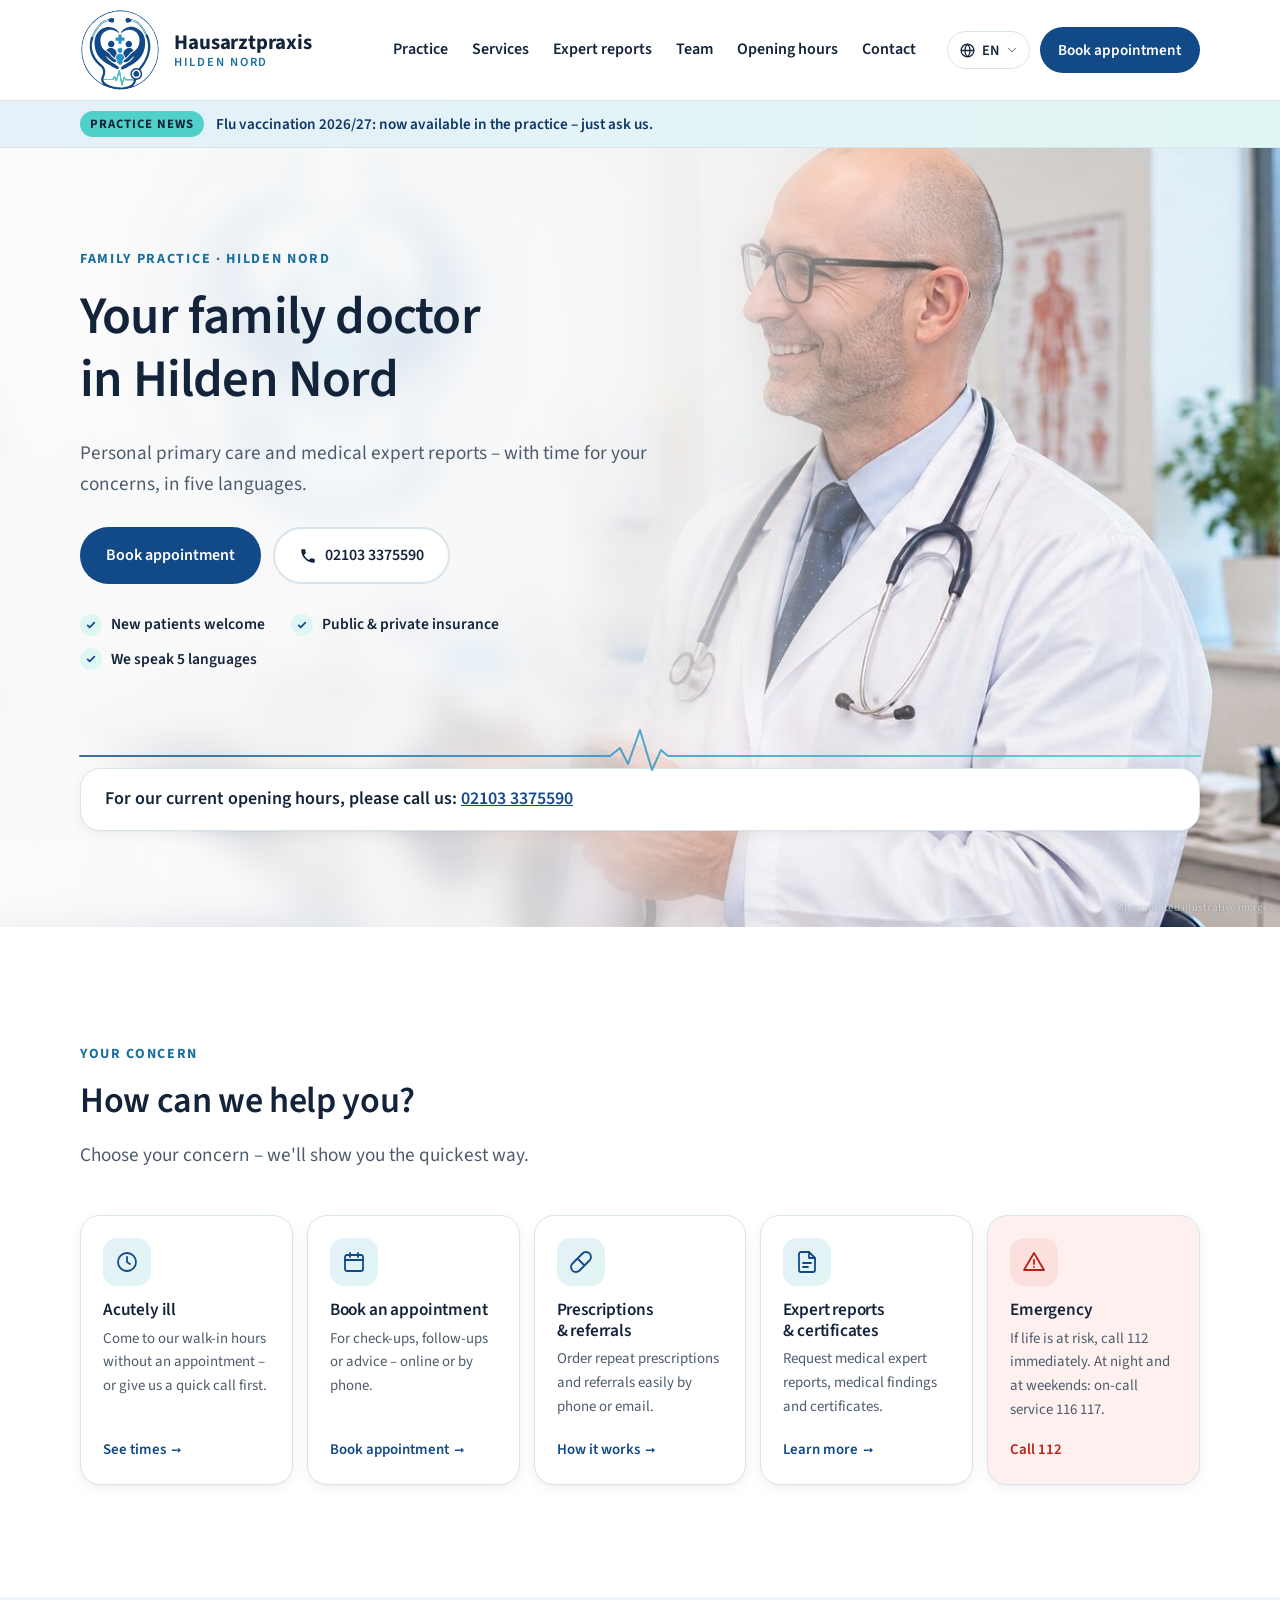
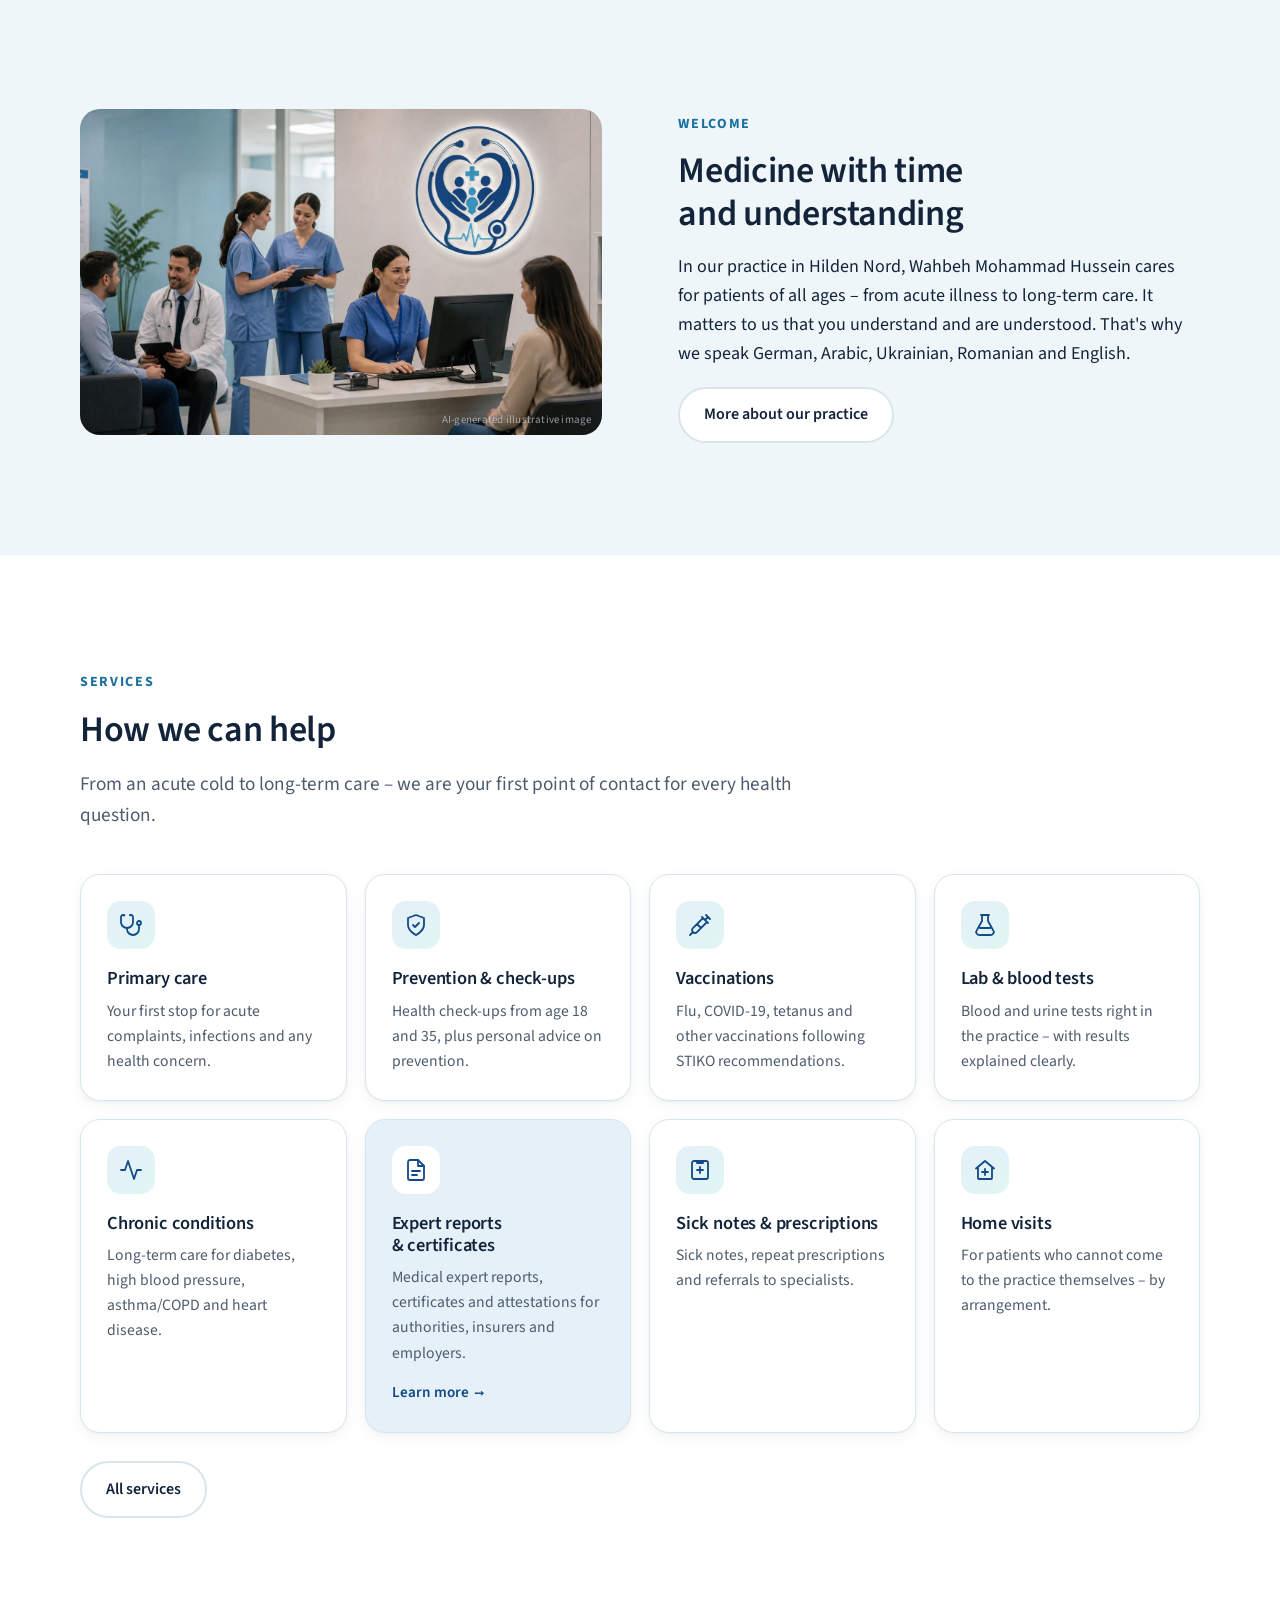
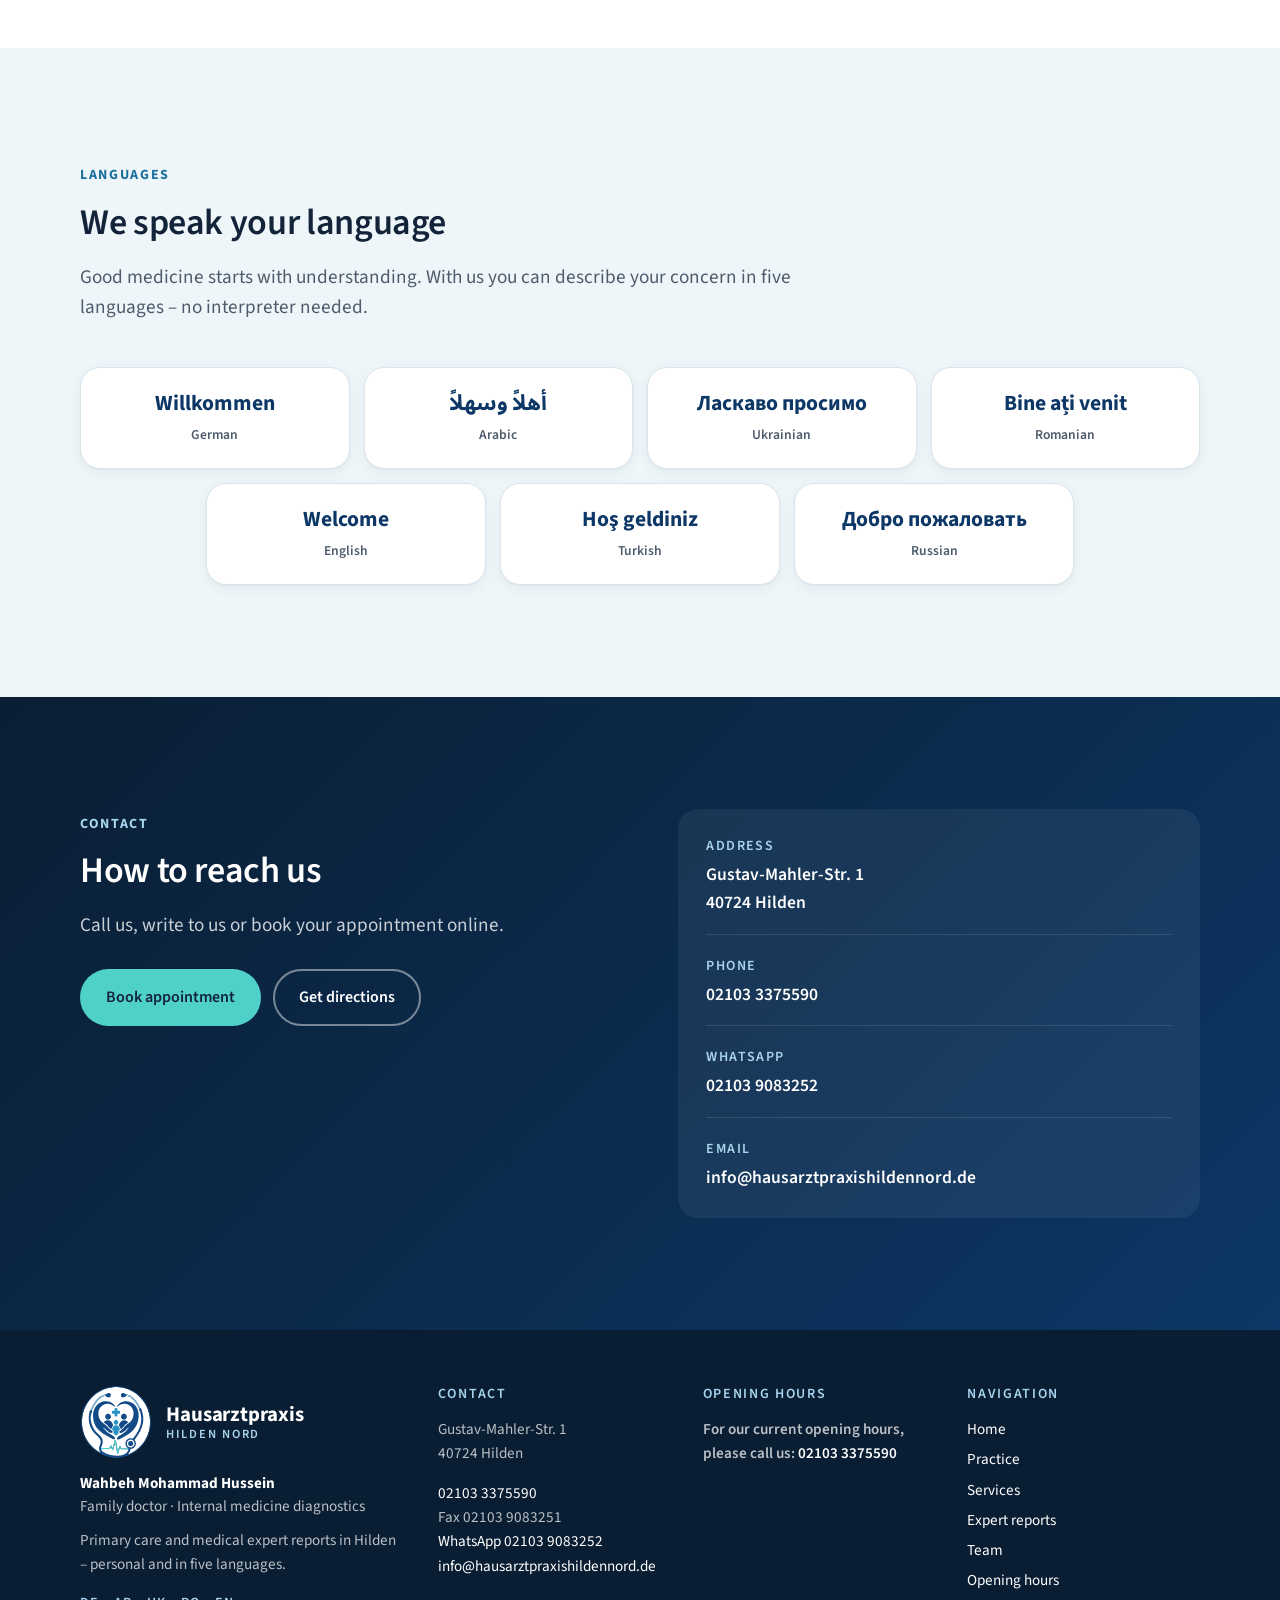
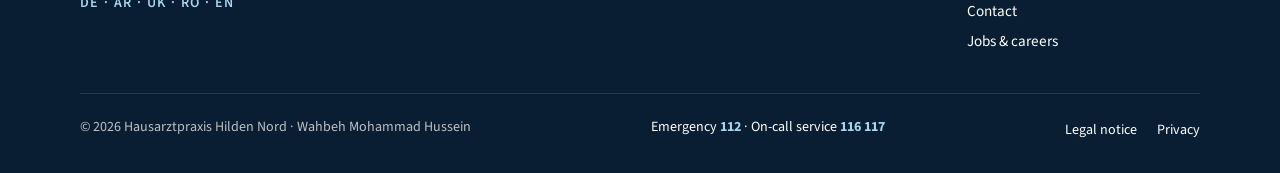
==== commit 590f687c: "Add Turkish and Russian welcome tiles to the languages section 'Hoş geldiniz' and 'Добро пожаловать'" ====
--- a/index.html
+++ b/index.html
@@ -118,6 +118,8 @@
           <div class="greeting" lang="uk"><b>Ласкаво просимо</b><span data-i18n="lang.uk">Ukrainisch</span></div>
           <div class="greeting" lang="ro"><b>Bine ați venit</b><span data-i18n="lang.ro">Rumänisch</span></div>
           <div class="greeting" lang="en"><b>Welcome</b><span data-i18n="lang.en">Englisch</span></div>
+          <div class="greeting" lang="tr"><b>Hoş geldiniz</b><span data-i18n="lang.tr">Türkisch</span></div>
+          <div class="greeting" lang="ru"><b>Добро пожаловать</b><span data-i18n="lang.ru">Russisch</span></div>
         </div>
       </div>
     </section>
--- a/css/styles.css
+++ b/css/styles.css
@@ -64,7 +64,7 @@
 *, *::before, *::after { box-sizing: border-box; }
 
 .i18n-pending body { visibility: hidden; }
-html { scroll-behavior: smooth; scroll-padding-top: 88px; -webkit-text-size-adjust: 100%; }
+html { scroll-behavior: smooth; scroll-padding-top: 116px; -webkit-text-size-adjust: 100%; }
 @media (prefers-reduced-motion: reduce) { html { scroll-behavior: auto; } }
 
 body {
@@ -137,11 +137,11 @@
   -webkit-backdrop-filter: saturate(1.4) blur(10px);
   border-bottom: 1px solid var(--line);
 }
-.header-inner { display: flex; align-items: center; gap: 20px; min-height: 78px; }
-
-.brand { display: inline-flex; align-items: center; gap: 12px; text-decoration: none; color: var(--ink); flex-shrink: 0; }
+.header-inner { display: flex; align-items: center; gap: 20px; min-height: 100px; }
+
+.brand { display: inline-flex; align-items: center; gap: 14px; text-decoration: none; color: var(--ink); flex-shrink: 0; }
 .brand-text { display: flex; flex-direction: column; line-height: 1.15; }
-.brand-text strong { font-size: 1.12rem; font-weight: 700; letter-spacing: -0.005em; }
+.brand-text strong { font-size: 1.3rem; font-weight: 700; letter-spacing: -0.005em; }
 .brand-text span { font-size: .78rem; letter-spacing: .14em; text-transform: uppercase; color: var(--sky-text); font-weight: 600; }
 
 .main-nav { display: flex; gap: 2px; margin-inline-start: auto; }
@@ -464,7 +464,9 @@
 
 /* ---- Greetings ---- */
 
-.greetings { display: grid; grid-template-columns: repeat(5, 1fr); gap: 14px; margin-top: 36px; }
+/* 7 Grüße: Desktop 4 + 3 zentriert, kleiner jeweils zwei pro Reihe, der letzte allein über die volle Breite */
+.greetings { display: flex; flex-wrap: wrap; justify-content: center; gap: 14px; margin-top: 36px; }
+.greetings .greeting { flex: 1 1 240px; max-width: 280px; }
 .greeting { background: var(--white); border-radius: var(--radius); padding: 22px 18px; text-align: center; border: 1px solid var(--line); }
 .greeting b { display: block; font-size: 1.35rem; color: var(--primary-dark); line-height: 1.3; }
 .greeting span { display: block; margin-top: 6px; font-size: .85rem; color: var(--ink-soft); font-weight: 600; }
@@ -567,6 +569,8 @@
 .site-footer h2 { font-size: .875rem; text-transform: uppercase; letter-spacing: .12em; color: var(--on-dark); margin-bottom: 14px; }
 [dir="rtl"] .site-footer h2 { letter-spacing: 0; font-size: .95rem; }
 .site-footer .brand { color: var(--white); margin-bottom: 14px; }
+.footer-doctor { margin: 0 0 10px; line-height: 1.5; }
+.footer-doctor strong { color: var(--white); }
 .site-footer .brand-text span { color: var(--on-dark); }
 .footer-grid { display: grid; grid-template-columns: 1.4fr 1fr 1fr 1fr; gap: 32px; }
 .footer-langs { letter-spacing: .1em; color: var(--on-dark); font-weight: 600; font-size: .875rem; }
@@ -662,7 +666,8 @@
   .hero-bg::after { -webkit-mask-image: linear-gradient(to bottom, transparent 0%, #000 38%); mask-image: linear-gradient(to bottom, transparent 0%, #000 38%); }
   .hero::before, [dir="rtl"] .hero::before { background: linear-gradient(180deg, rgba(255, 255, 255, .55) 0%, rgba(255, 255, 255, .88) 30%, rgba(255, 255, 255, .92) 100%); }
   .doctor-photo, .doctor-feature .photo { max-width: 340px; }
-  .cards-3, .contact-cards, .greetings { grid-template-columns: repeat(2, 1fr); }
+  .cards-3, .contact-cards { grid-template-columns: repeat(2, 1fr); }
+  .greetings .greeting { flex-basis: calc(50% - 7px); max-width: none; }
   .routes { grid-template-columns: repeat(2, 1fr); }
 }
 
@@ -688,18 +693,17 @@
 @media (max-width: 600px) {
   body { font-size: 1rem; }
   .container { padding-inline: 16px; }
-  .header-inner { gap: 10px; min-height: 64px; }
+  .header-inner { gap: 10px; min-height: 76px; }
   .header-tools { gap: 8px; }
   .header-tools .btn-sm, .status-chip { display: none; }
   .lang-btn svg:first-child { display: none; }
   .lang-btn { padding: 0 8px 0 11px; }
   .brand { gap: 8px; min-width: 0; }
-  .brand img, .brand .logo-mark { width: 38px; height: 38px; }
+  .brand img, .brand .logo-mark { width: 58px; height: 58px; }
   .brand-text strong { font-size: .92rem; }
   .brand-text span { font-size: .75rem; }
   .cards, .cards-3, .team-grid, .gallery, .steps, .contact-cards, .routes, .footer-grid { grid-template-columns: 1fr; }
   .team-grid { grid-template-columns: 1fr 1fr; }
-  .greetings { grid-template-columns: 1fr 1fr; }
   .emergency-numbers { grid-template-columns: 1fr; }
   .hero-cta .btn { flex: 1 1 100%; }
   .lead { font-size: 1.08rem; }
@@ -727,9 +731,6 @@
 @media (prefers-reduced-motion: reduce) { .reveal { opacity: 1; transform: none; transition: none; } }
 @media print { .reveal { opacity: 1 !important; transform: none !important; } }
 
-@media (max-width: 1080px) {
-  .greetings .greeting:last-child { grid-column: 1 / -1; }
-}
 
 @media (max-width: 600px) {
   /* Anliegen- und Leistungskarten: Symbol links, Text rechts – halb so lang */
@@ -756,19 +757,50 @@
 
 .map-wrap { margin-top: clamp(32px, 5vw, 48px); }
 .map {
-  --cold: var(--primary); --hot: #D92D20;
-  position: relative; aspect-ratio: 16 / 7; min-height: 320px; overflow: hidden;
-  border: 1px solid var(--line); border-radius: var(--radius); background: var(--sand); box-shadow: var(--shadow);
-}
+  --cold: var(--primary); --hot: #D92D20; --glass: rgba(255, 255, 255, .08); --glass-line: rgba(255, 255, 255, .16);
+  position: relative; aspect-ratio: 16 / 7; min-height: 340px; overflow: hidden; border-radius: var(--radius);
+  /* Edle Nachtkarte in Logo-Navy: Lichtkegel in der Mitte, feines EKG-Raster */
+  background-color: #0E2C4F;
+  background-image:
+    radial-gradient(circle at 50% 50%, rgba(42, 147, 198, .35) 0%, rgba(14, 44, 79, 0) 55%),
+    linear-gradient(rgba(168, 212, 238, .07) 1px, transparent 1px),
+    linear-gradient(90deg, rgba(168, 212, 238, .07) 1px, transparent 1px),
+    linear-gradient(rgba(79, 209, 201, .05) 1px, transparent 1px),
+    linear-gradient(90deg, rgba(79, 209, 201, .05) 1px, transparent 1px),
+    linear-gradient(160deg, #123E6E 0%, #0E2C4F 45%, #081A2E 100%);
+  background-size: auto, 100px 100px, 100px 100px, 20px 20px, 20px 20px, auto;
+  box-shadow: 0 0 0 1px rgba(79, 209, 201, .35), 0 30px 80px rgba(10, 30, 51, .35);
+}
+/* Vignette: dunkle Ränder, Licht auf der Praxis */
+.map::after {
+  content: ""; position: absolute; inset: 0; z-index: 1; pointer-events: none; border-radius: inherit;
+  box-shadow: inset 0 0 0 1px rgba(255, 255, 255, .08), inset 0 0 140px rgba(8, 26, 46, .85);
+}
+.map.is-loaded::after { box-shadow: inset 0 0 0 1px rgba(79, 209, 201, .35); }
 .map-canvas, .map-canvas > * { position: absolute; inset: 0; width: 100%; height: 100%; border: 0; }
 /* Nicht verschiebbar: der Pin bleibt sonst nicht auf der Adresse */
 .map-canvas iframe { pointer-events: none; }
-.mb-ground { fill: var(--sand); }
-.mb-block { fill: #DFEAF1; }
-.mb-park { fill: #D9F1EE; }
-.mb-road-edge { fill: none; stroke: var(--line); stroke-width: 30; stroke-linecap: round; }
-.mb-road { fill: none; stroke: var(--white); stroke-width: 24; stroke-linecap: round; }
-.mb-lane { fill: none; stroke: var(--primary-softer); stroke-width: 2; stroke-dasharray: 10 12; }
+.mb-block { fill: rgba(255, 255, 255, .035); stroke: rgba(168, 212, 238, .16); stroke-width: 1.2; }
+.mb-park { fill: rgba(79, 209, 201, .08); stroke: rgba(79, 209, 201, .28); stroke-width: 1.2; }
+.mb-road-edge { fill: none; stroke: rgba(79, 209, 201, .07); stroke-width: 34; stroke-linecap: round; }
+.mb-road { fill: none; stroke: rgba(168, 212, 238, .14); stroke-width: 16; stroke-linecap: round; }
+.mb-lane { fill: none; stroke: rgba(168, 212, 238, .4); stroke-width: 1.5; stroke-dasharray: 8 12; }
+/* Herzschlag läuft wie auf dem Monitor zur Praxis */
+.mb-ecg {
+  fill: none; stroke: url(#mb-ecg-grad); stroke-width: 3.5; stroke-linejoin: round; stroke-linecap: round;
+  stroke-dasharray: 1 2; stroke-dashoffset: 1; animation: ecg-sweep 3.2s cubic-bezier(.45, 0, .25, 1) infinite;
+}
+@keyframes ecg-sweep { 0% { stroke-dashoffset: 1; opacity: 1; } 60% { stroke-dashoffset: 0; opacity: 1; } 85%, 100% { stroke-dashoffset: 0; opacity: 0; } }
+
+/* Pulsringe am Boden unter dem Thermometer (Herzschlag: zwei Schläge, Pause) */
+.map-pulse { position: absolute; left: 50%; top: 50%; z-index: 2; width: 0; height: 0; pointer-events: none; }
+.map-pulse i {
+  position: absolute; left: -40px; top: -16px; width: 80px; height: 32px; border-radius: 50%;
+  border: 2px solid var(--teal); box-shadow: 0 0 14px rgba(79, 209, 201, .6), inset 0 0 10px rgba(79, 209, 201, .35);
+  opacity: 0; animation: map-pulse 2.4s ease-out infinite;
+}
+.map-pulse i:nth-child(2) { animation-delay: .35s; border-color: var(--sky); }
+@keyframes map-pulse { 0% { transform: scale(.3); opacity: .9; } 60%, 100% { transform: scale(1.6); opacity: 0; } }
 
 /* Der Pin: Unterkante der Kugel liegt genau in der Kartenmitte */
 .map-pin {
@@ -776,8 +808,8 @@
   margin: -101px 0 0 -24px; border-radius: 24px; color: inherit;
   transition: transform .35s cubic-bezier(.2, .7, .2, 1);
 }
-.map-pin svg { display: block; overflow: visible; filter: drop-shadow(0 6px 10px rgba(31, 42, 55, .22)); }
-.t-shadow { fill: rgba(31, 42, 55, .18); transition: transform .35s cubic-bezier(.2, .7, .2, 1); transform-box: fill-box; transform-origin: center; }
+.map-pin svg { display: block; overflow: visible; filter: drop-shadow(0 0 16px rgba(79, 209, 201, .55)) drop-shadow(0 10px 14px rgba(0, 0, 0, .35)); }
+.t-shadow { fill: rgba(0, 0, 0, .4); transition: transform .35s cubic-bezier(.2, .7, .2, 1); transform-box: fill-box; transform-origin: center; }
 .t-body { fill: var(--white); stroke: var(--primary-dark); stroke-width: 2.5; }
 .t-glass { fill: var(--primary-soft); }
 .t-ticks { stroke: var(--primary-dark); stroke-width: 1.6; stroke-linecap: round; opacity: .45; }
@@ -792,27 +824,57 @@
 .map-pin:hover .t-body, .map-pin:focus-visible .t-body { stroke: #A3241A; transition: stroke .5s ease; }
 .map-pin:focus-visible { outline: 3px solid var(--sky); outline-offset: 4px; }
 
+/* Adresse als „Praxiskarte“ aus Milchglas, mit türkisem Kreuz */
+.map-card, .map-consent, .map-compass {
+  background: var(--glass); border: 1px solid var(--glass-line); color: var(--white);
+  -webkit-backdrop-filter: blur(14px) saturate(1.3); backdrop-filter: blur(14px) saturate(1.3);
+  box-shadow: 0 18px 40px rgba(0, 0, 0, .28);
+}
 .map-card {
-  position: absolute; top: 16px; inset-inline-start: 16px; z-index: 1; display: flex; flex-direction: column; gap: 2px;
-  max-width: calc(100% - 32px); padding: 12px 16px; background: var(--white); border-radius: var(--radius-sm); box-shadow: var(--shadow);
-}
-.map-card strong { font-size: 1rem; }
-.map-card > span { color: var(--ink-soft); }
+  position: absolute; top: 18px; inset-inline-start: 18px; z-index: 3; display: flex; flex-direction: column;
+  max-width: calc(100% - 36px); overflow: hidden; border-radius: 16px;
+}
+.map-card-head { display: flex; align-items: center; gap: 12px; padding: 14px 18px 10px 14px; }
+[dir="rtl"] .map-card-head { padding: 14px 14px 10px 18px; }
+.map-card-head strong { font-size: 1.05rem; letter-spacing: .01em; }
+.map-cross {
+  display: grid; place-items: center; width: 32px; height: 32px; border-radius: 10px; flex-shrink: 0;
+  background: rgba(79, 209, 201, .16); box-shadow: inset 0 0 0 1px rgba(79, 209, 201, .45);
+}
+.map-cross svg { width: 16px; height: 16px; fill: var(--teal); }
+.map-card-body {
+  padding: 0 18px 14px 58px; color: rgba(255, 255, 255, .8); line-height: 1.55;
+  background: linear-gradient(90deg, rgba(79, 209, 201, .5), transparent) no-repeat 58px 0 / 60% 1px; padding-top: 10px;
+}
+[dir="rtl"] .map-card-body { padding: 10px 58px 14px 18px; background-position: calc(100% - 58px) 0; }
+.map-compass {
+  position: absolute; top: 18px; inset-inline-end: 18px; z-index: 3; display: grid; place-items: center;
+  width: 48px; height: 48px; border-radius: 50%;
+}
+.map-compass svg { width: 30px; height: 30px; }
+.map-compass .c-n { fill: var(--teal); }
+.map-compass .c-s { fill: rgba(255, 255, 255, .45); }
+.map-compass text { fill: var(--white); font: 700 7px var(--font); }
 .map-consent {
-  position: absolute; bottom: 16px; inset-inline: 16px; z-index: 1; display: flex; align-items: center; justify-content: space-between; gap: 12px 20px;
-  padding: 12px 16px; background: rgba(255, 255, 255, .94); border-radius: var(--radius-sm); box-shadow: var(--shadow);
-}
-.map-consent p { margin: 0; font-size: .95rem; color: var(--ink-soft); max-width: 60ch; }
+  position: absolute; bottom: 18px; inset-inline: 18px; z-index: 3; display: flex; align-items: center; justify-content: space-between; gap: 12px 20px;
+  padding: 14px 18px; border-radius: 16px; border-inline-start: 3px solid var(--teal);
+}
+.map-consent p { margin: 0; font-size: .95rem; color: rgba(255, 255, 255, .85); max-width: 62ch; }
+.map-consent p a { color: #8FE6E0; }
 .map-consent .btn { flex-shrink: 0; }
-.map.is-loaded .map-card, .map.is-loaded .map-consent { display: none; }
+.map.is-loaded .map-card, .map.is-loaded .map-consent, .map.is-loaded .map-compass { display: none; }
 
 @media (max-width: 600px) {
   .map { aspect-ratio: auto; height: 500px; }
-  .map-card { padding: 10px 14px; }
+  .map-card-body { padding: 8px 14px 12px 14px; background-position: 14px 0; }
+  [dir="rtl"] .map-card-body { padding: 8px 14px 12px 14px; background-position: calc(100% - 14px) 0; }
+  .map-compass { display: none; }
   .map-consent { flex-direction: column; align-items: stretch; text-align: center; }
 }
 @media (prefers-reduced-motion: reduce) {
   .map-pin, .t-shadow, .t-column, .t-bulb { transition: none; }
+  .mb-ecg { animation: none; stroke-dashoffset: 0; }
+  .map-pulse { display: none; }
 }
 
 /* ---- EKG-Linien: Fortschritt beim Scrollen und Herzschlag im Startbereich ---- */
@@ -869,3 +931,15 @@
 .ecg-stop-1 { stop-color: var(--primary); }
 .ecg-stop-2 { stop-color: var(--sky); }
 .ecg-stop-3 { stop-color: var(--teal); }
+
+/* ---- Kennzeichnung KI-erzeugter Bilder ---- */
+/* Wie ein Wasserzeichen: ohne Fläche, transparente Schrift – die Kennzeichnung bleibt vorhanden
+   (ausführlich im Impressum unter „Bildnachweis“) */
+.ai-badge {
+  position: absolute; bottom: 6px; inset-inline-end: 10px; z-index: 2; pointer-events: none;
+  color: rgba(255, 255, 255, .55); text-shadow: 0 0 2px rgba(19, 36, 58, .35);
+  font-size: .6875rem; font-weight: 500; line-height: 1.5; letter-spacing: .02em;
+}
+.hero > .ai-badge { bottom: 10px; inset-inline-end: 12px; }
+.photo .ai-badge { position: absolute; }
+.map-consent p a { font-weight: 600; white-space: nowrap; }
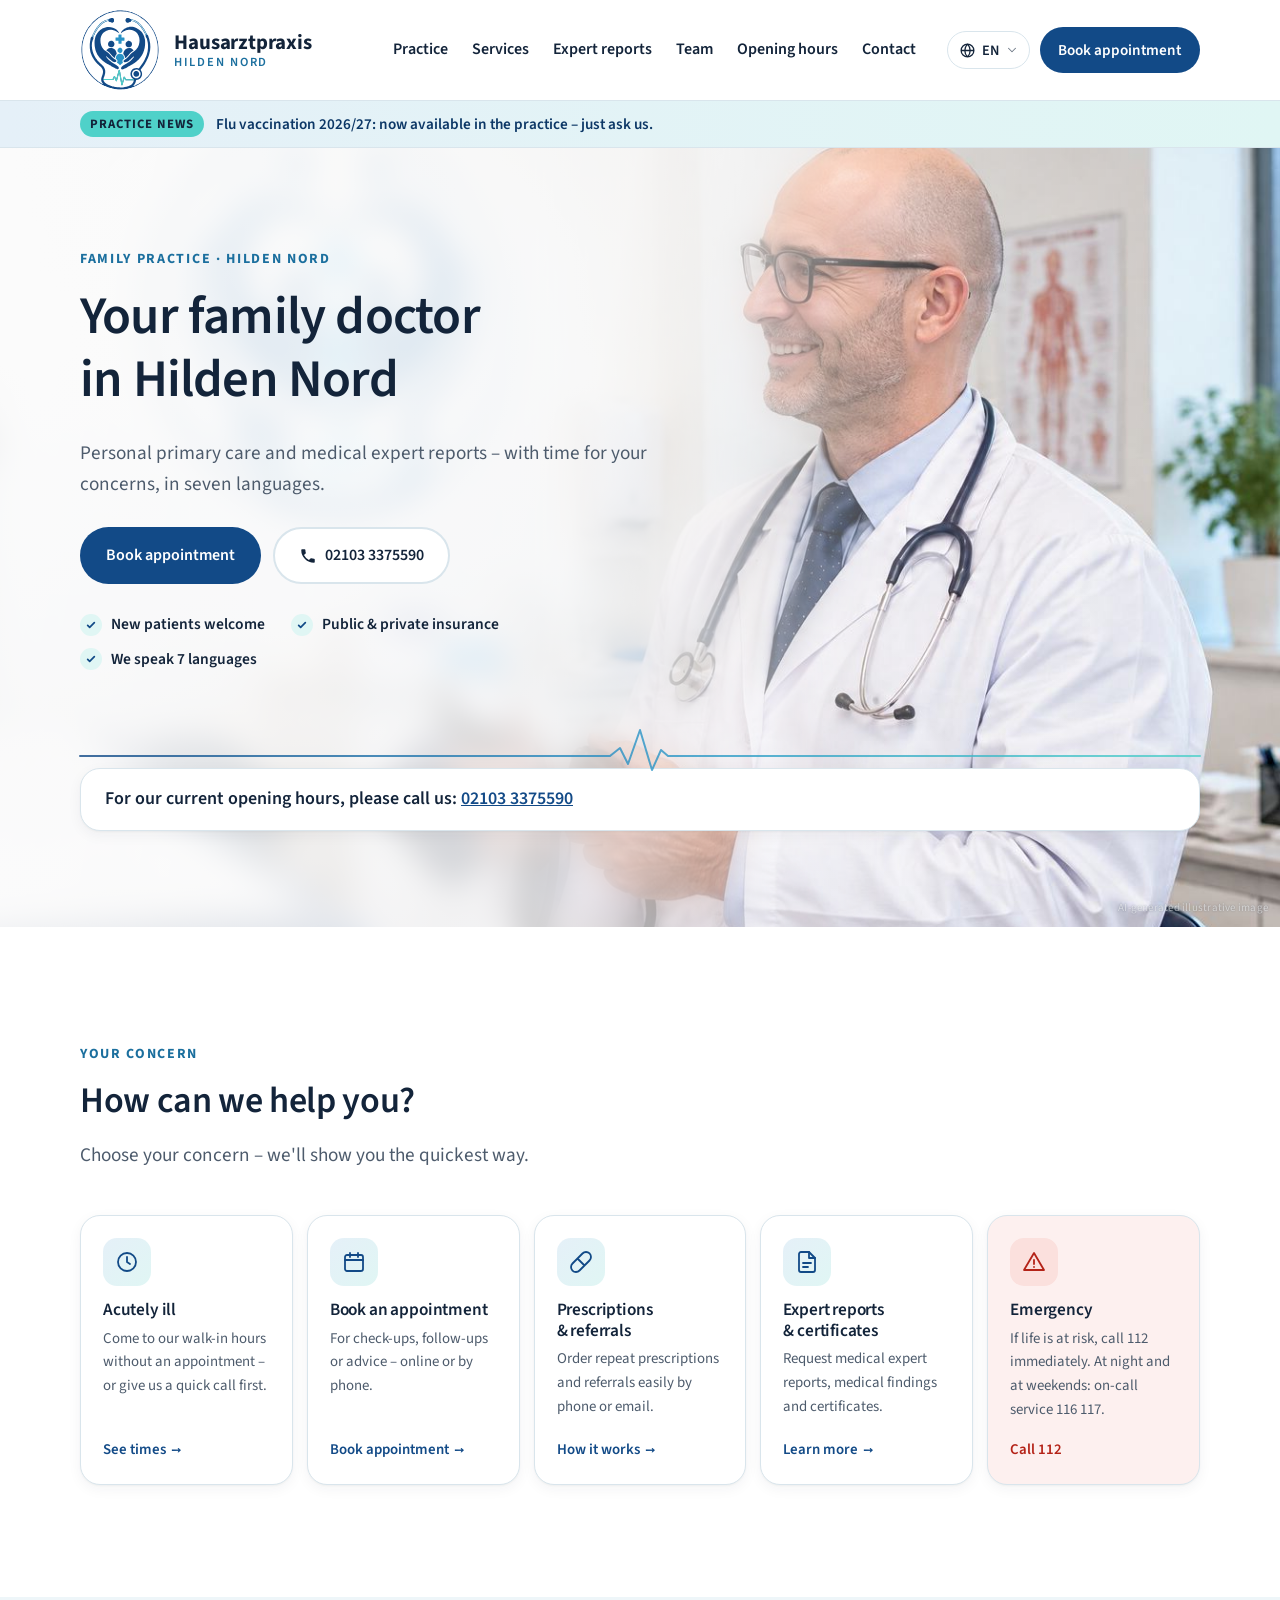
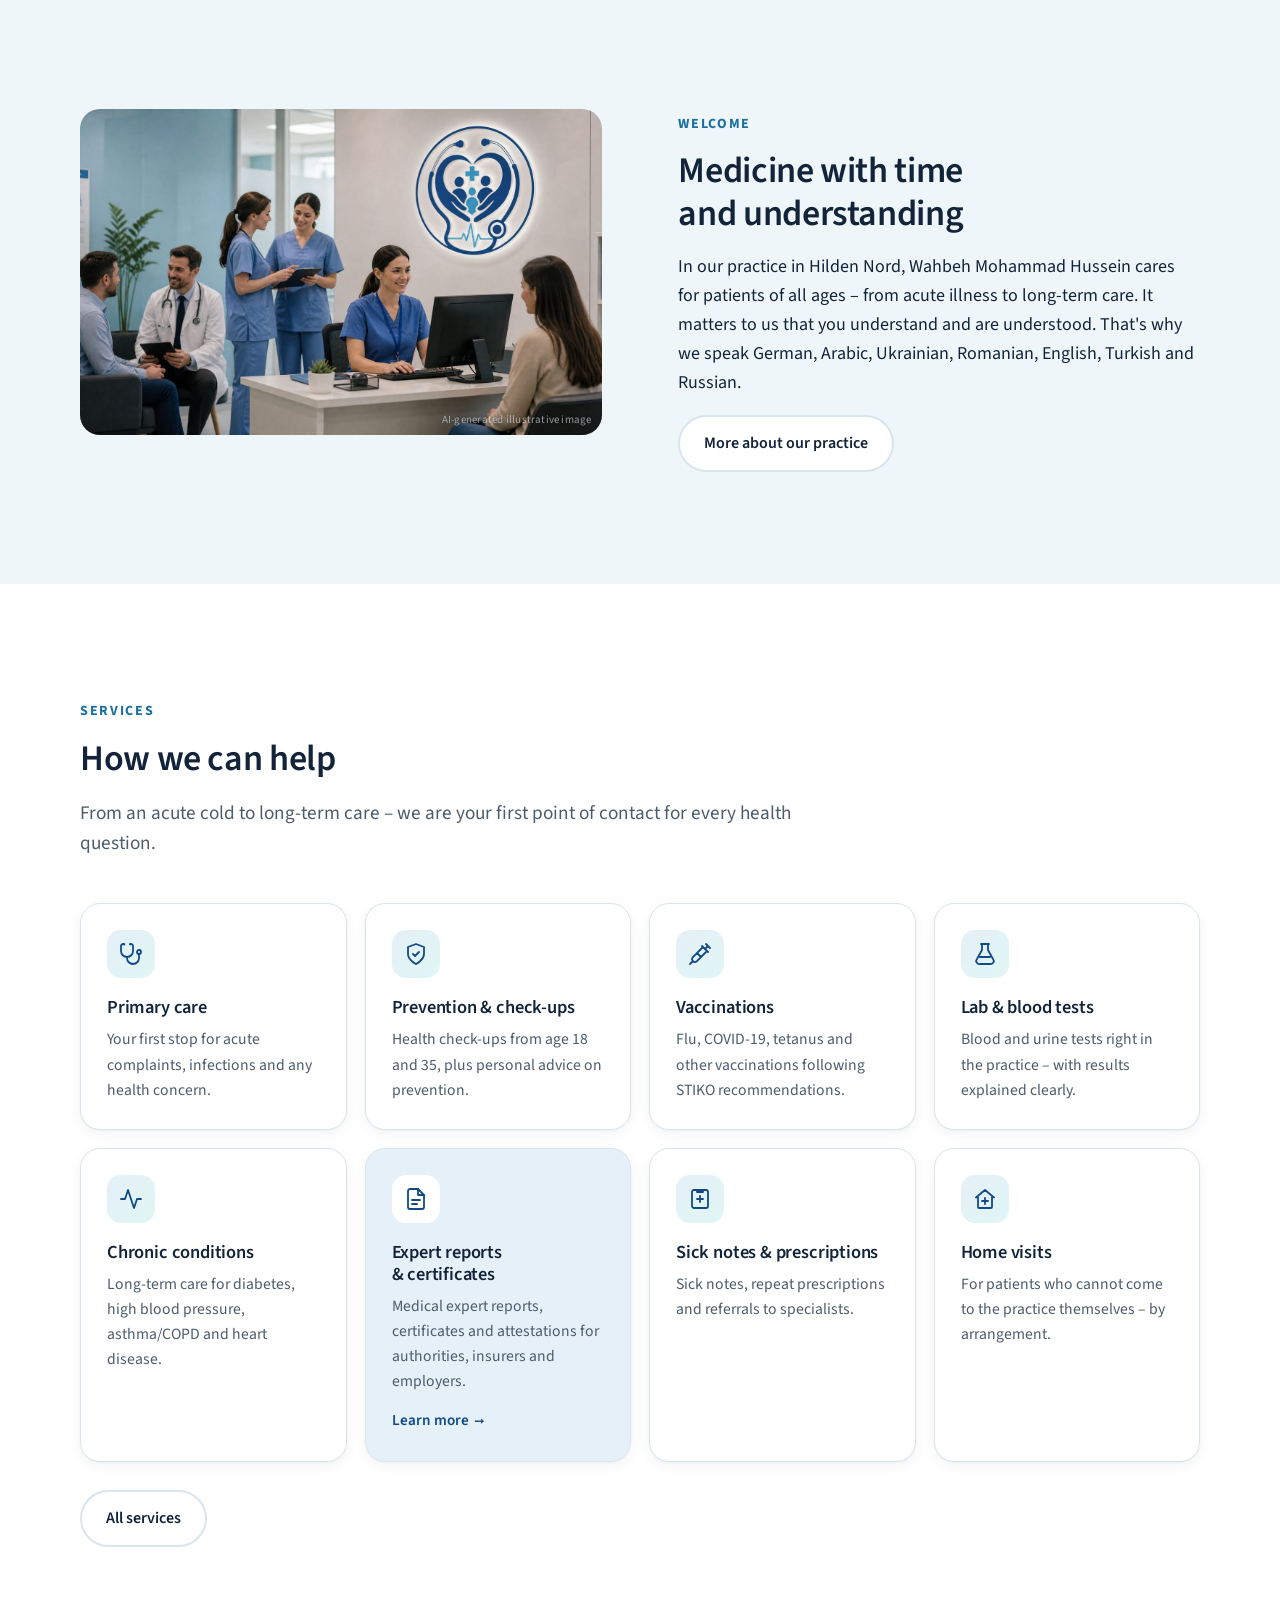
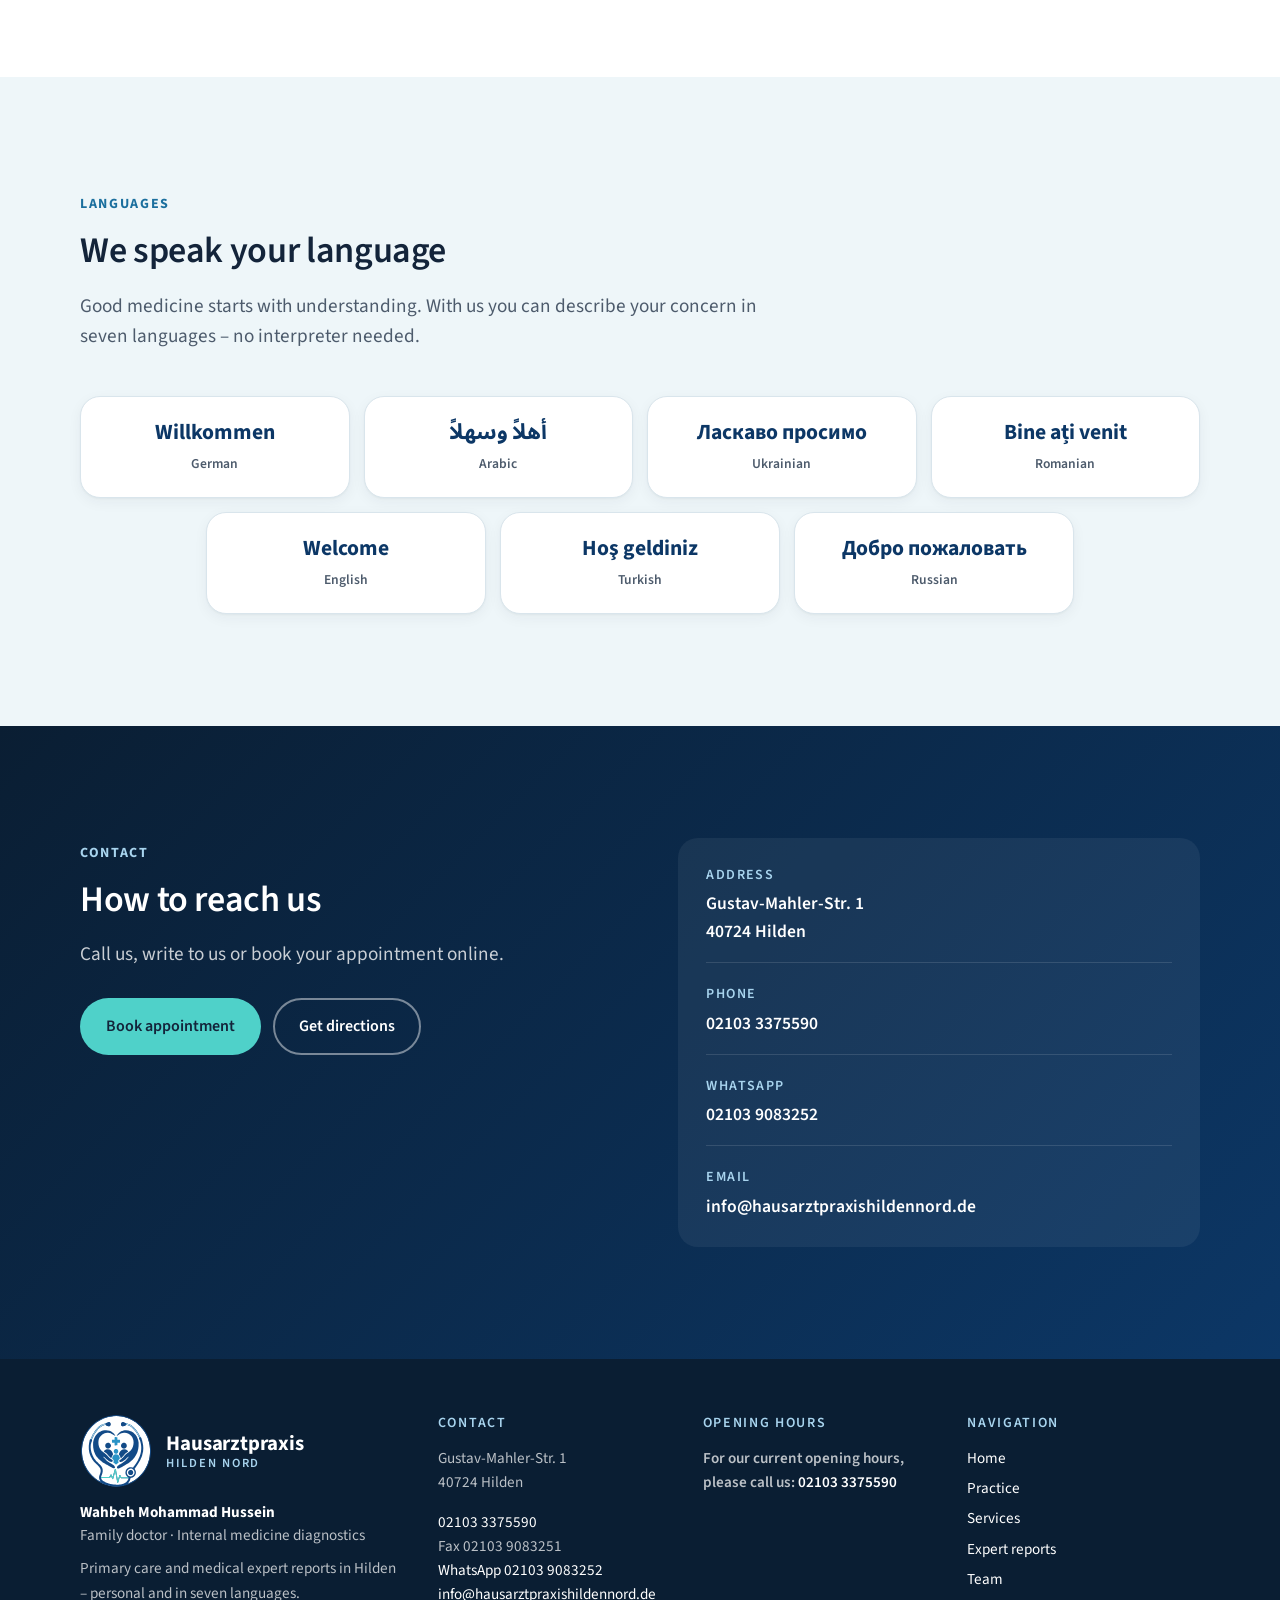
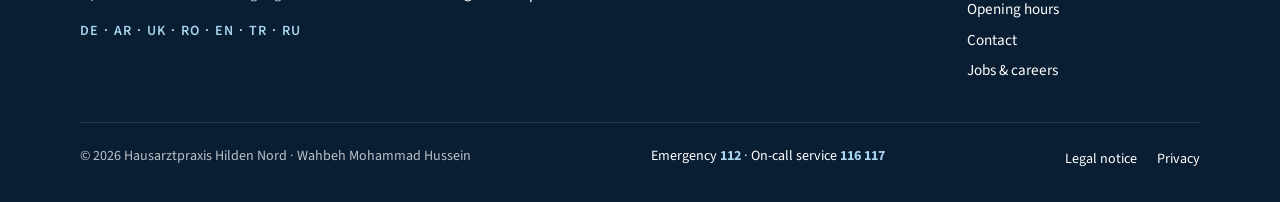
==== commit a5d58fb8: "The practice speaks seven languages: update every mention All 'five languages' texts and language li" ====
--- a/index.html
+++ b/index.html
@@ -4,7 +4,7 @@
   <meta charset="utf-8">
   <meta name="viewport" content="width=device-width, initial-scale=1">
   <title>Hausarzt in Hilden Nord – Hausarztpraxis Hilden Nord</title>
-  <meta name="description" data-i18n-attr="content:meta.description" content="Hausarztpraxis in Hilden Nord: hausärztliche Versorgung, Vorsorge, Impfungen und ärztliche Gutachten. Wir sprechen Deutsch, Arabisch, Ukrainisch, Rumänisch und Englisch.">
+  <meta name="description" data-i18n-attr="content:meta.description" content="Hausarztpraxis in Hilden Nord: hausärztliche Versorgung, Vorsorge, Impfungen und ärztliche Gutachten. Wir sprechen Deutsch, Arabisch, Ukrainisch, Rumänisch, Englisch, Türkisch und Russisch.">
   <meta name="theme-color" content="#124A87">
   <link rel="icon" href="assets/favicon-32.png" type="image/png" sizes="32x32">
   <link rel="apple-touch-icon" href="assets/apple-touch-icon.png">
@@ -26,7 +26,7 @@
         <div class="hero-copy">
           <p class="eyebrow" data-i18n="home.eyebrow">Hausarztpraxis · Hilden Nord</p>
           <h1 data-i18n="hero.title">Ihre Hausarztpraxis in Hilden Nord</h1>
-          <p class="lead" data-i18n="hero.lead">Persönliche hausärztliche Versorgung und ärztliche Gutachten – mit Zeit für Ihre Anliegen und in fünf Sprachen.</p>
+          <p class="lead" data-i18n="hero.lead">Persönliche hausärztliche Versorgung und ärztliche Gutachten – mit Zeit für Ihre Anliegen und in sieben Sprachen.</p>
           <div class="hero-cta">
             <a class="btn btn-primary js-book" href="kontakt.html" data-i18n="cta.book">Termin buchen</a>
             <a class="btn btn-ghost js-phone-link" href="tel:">
@@ -37,7 +37,7 @@
           <ul class="badges">
             <li><span class="dot"></span><span data-i18n="hero.badge1">Neue Patientinnen und Patienten willkommen</span></li>
             <li><span class="dot"></span><span data-i18n="hero.badge2">Gesetzlich &amp; privat versichert</span></li>
-            <li><span class="dot"></span><span data-i18n="hero.badge3">Wir sprechen 5 Sprachen</span></li>
+            <li><span class="dot"></span><span data-i18n="hero.badge3">Wir sprechen 7 Sprachen</span></li>
           </ul>
         </div>
 
@@ -78,7 +78,7 @@
         <div>
           <p class="eyebrow" data-i18n="welcome.eyebrow">Willkommen</p>
           <h2 data-i18n="welcome.title">Medizin mit Zeit und Verständnis</h2>
-          <p data-i18n="welcome.text">In unserer Praxis in Hilden Nord betreut Wahbeh Mohammad Hussein Patientinnen und Patienten jeden Alters – von der akuten Erkrankung bis zur langfristigen Begleitung. Uns ist wichtig, dass Sie verstehen und verstanden werden. Deshalb sprechen wir Deutsch, Arabisch, Ukrainisch, Rumänisch und Englisch.</p>
+          <p data-i18n="welcome.text">In unserer Praxis in Hilden Nord betreut Wahbeh Mohammad Hussein Patientinnen und Patienten jeden Alters – von der akuten Erkrankung bis zur langfristigen Begleitung. Uns ist wichtig, dass Sie verstehen und verstanden werden. Deshalb sprechen wir Deutsch, Arabisch, Ukrainisch, Rumänisch, Englisch, Türkisch und Russisch.</p>
           <a class="btn btn-ghost" href="praxis.html" data-i18n="welcome.link">Mehr über unsere Praxis</a>
         </div>
       </div>
@@ -110,7 +110,7 @@
         <header class="section-head">
           <p class="eyebrow" data-i18n="langs.eyebrow">Sprachen</p>
           <h2 data-i18n="langs.title">Wir sprechen Ihre Sprache</h2>
-          <p class="lead" data-i18n="langs.lead">Gute Medizin beginnt mit Verständigung. Bei uns schildern Sie Ihr Anliegen in fünf Sprachen – ohne Dolmetscher.</p>
+          <p class="lead" data-i18n="langs.lead">Gute Medizin beginnt mit Verständigung. Bei uns schildern Sie Ihr Anliegen in sieben Sprachen – ohne Dolmetscher.</p>
         </header>
         <div class="greetings">
           <div class="greeting" lang="de"><b>Willkommen</b><span data-i18n="lang.de">Deutsch</span></div>
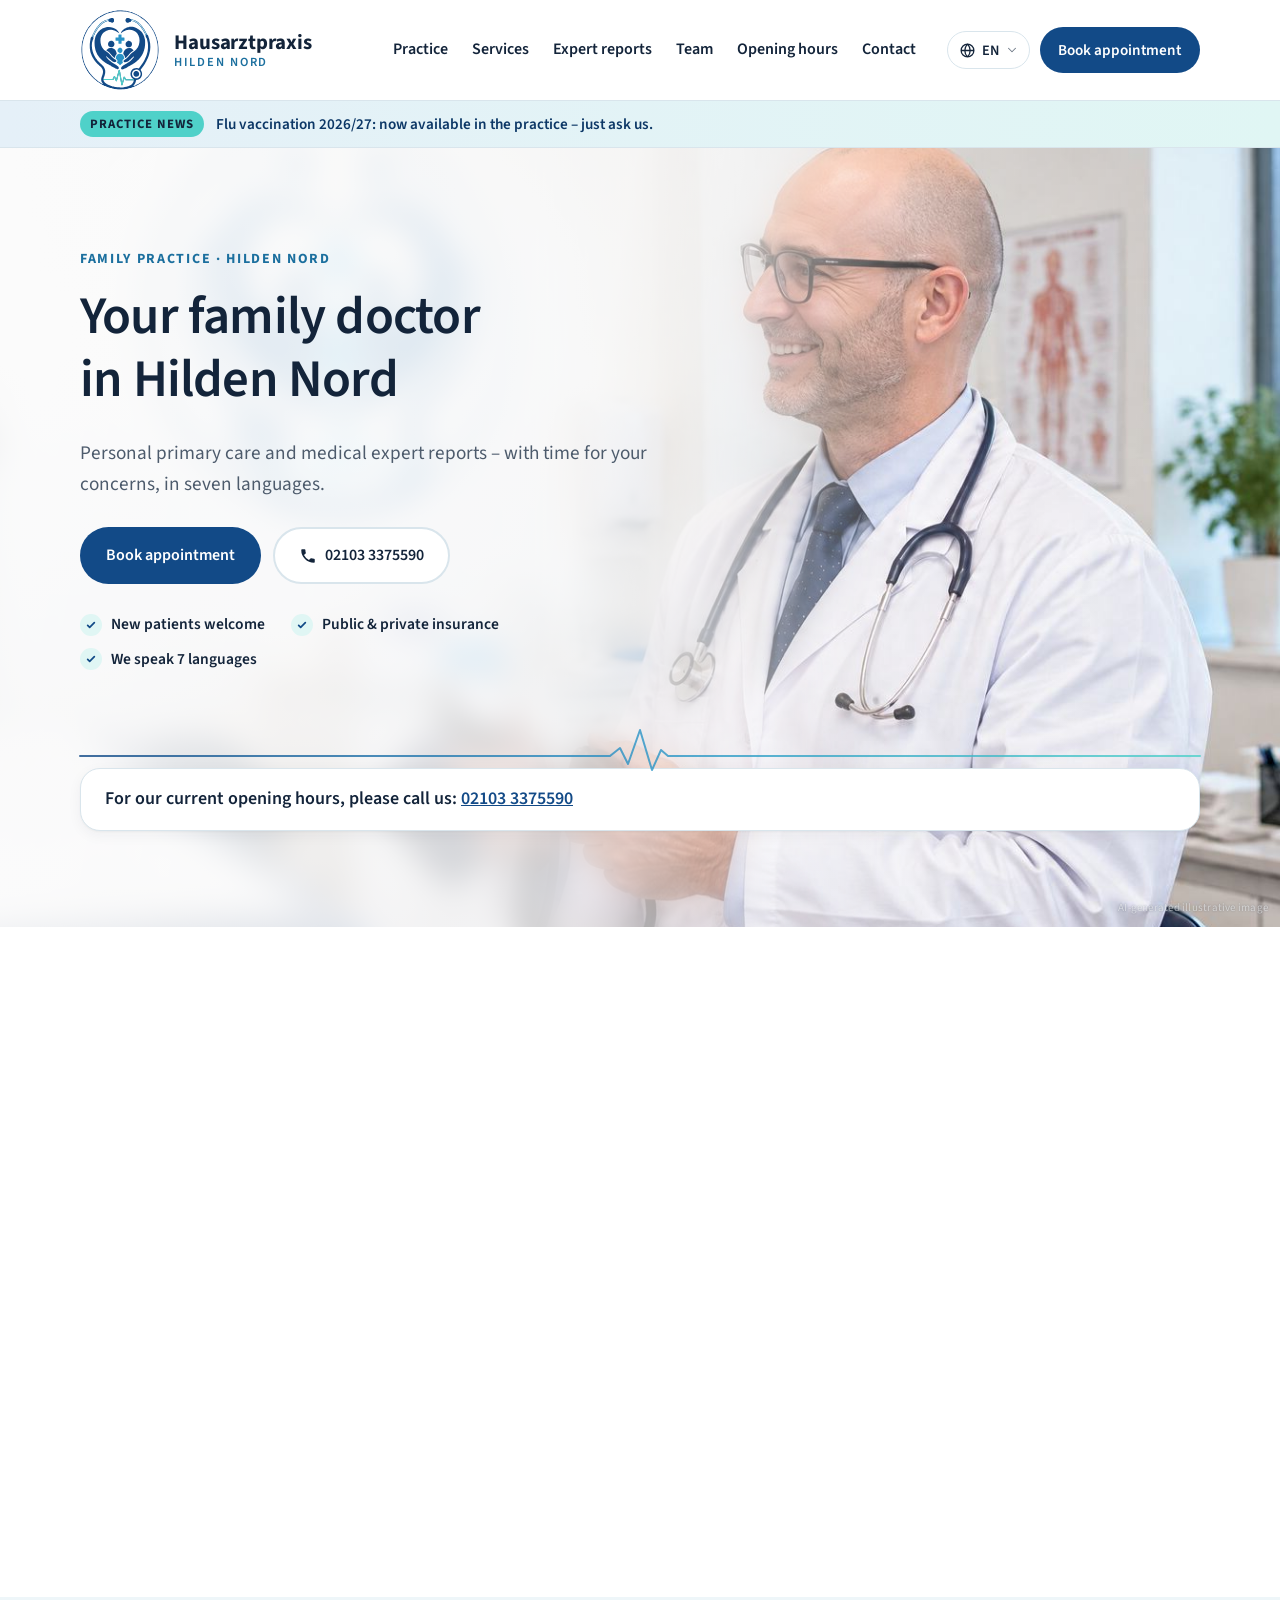
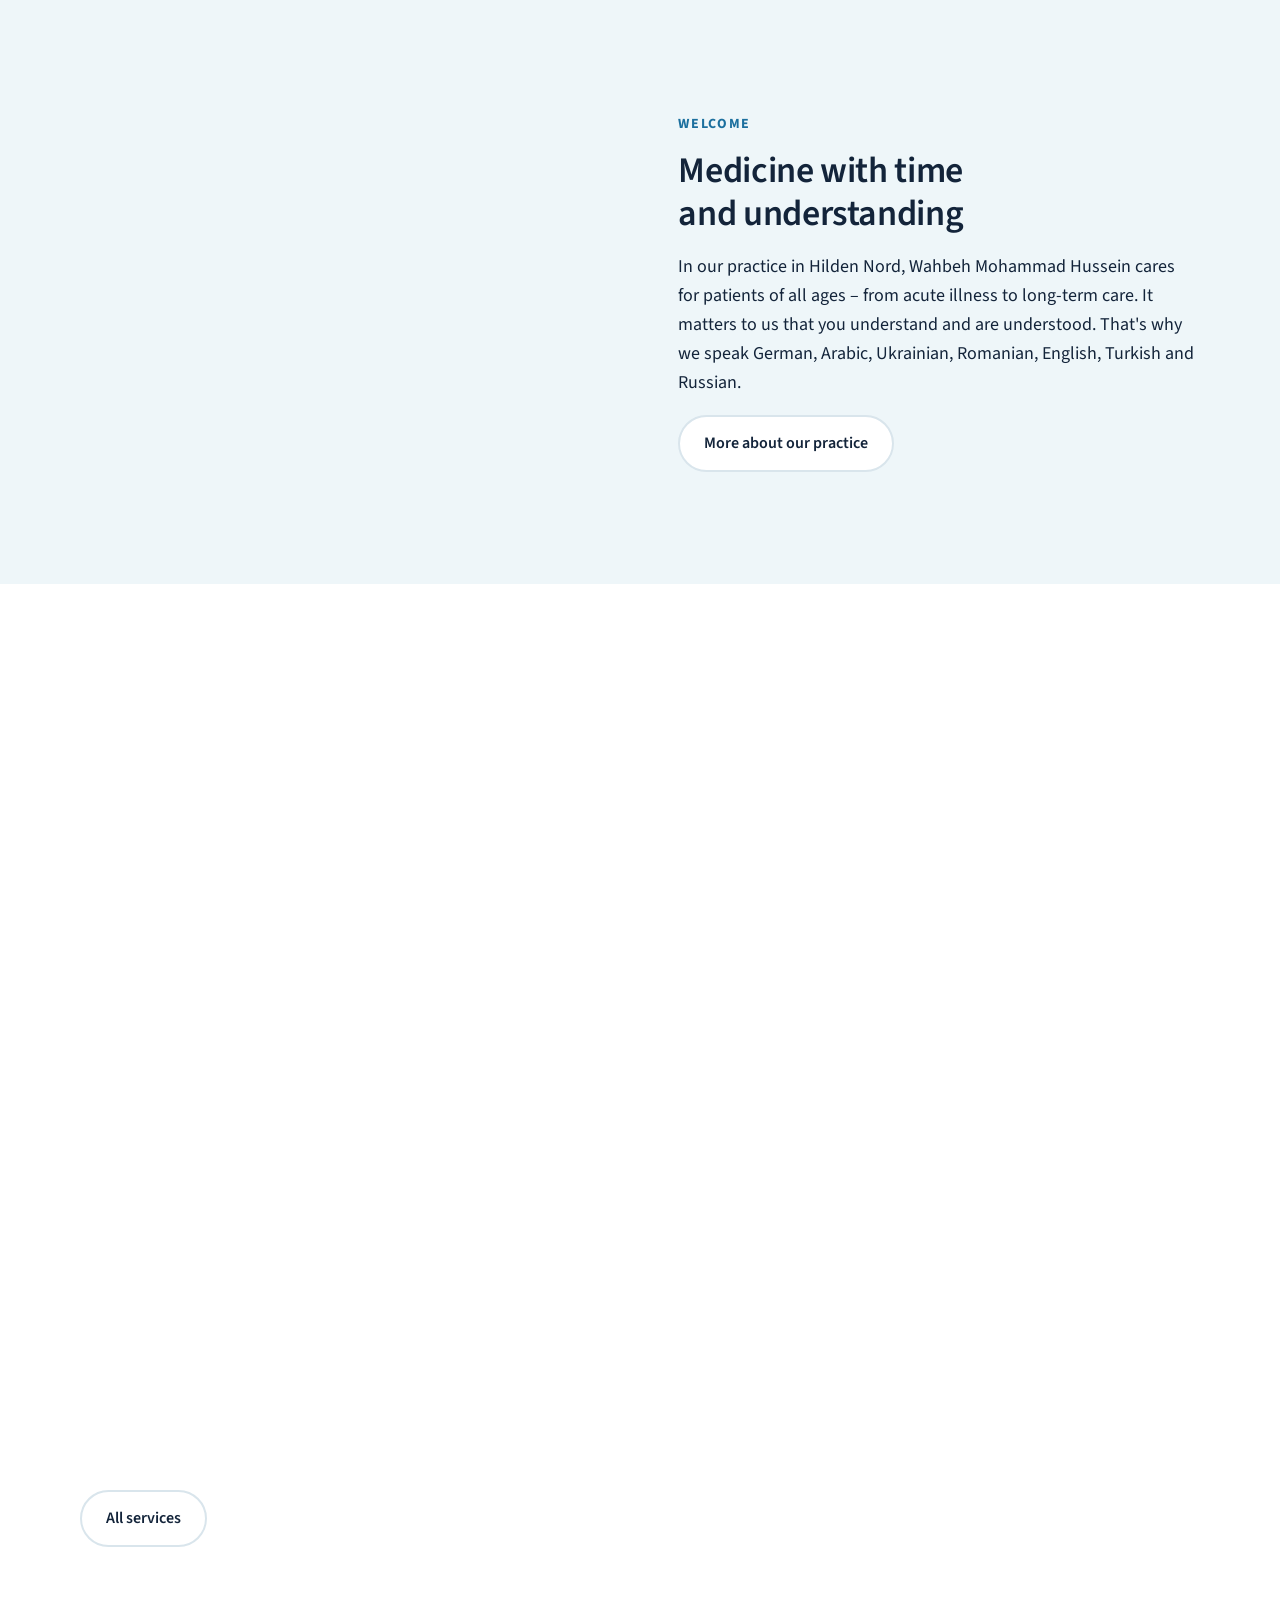
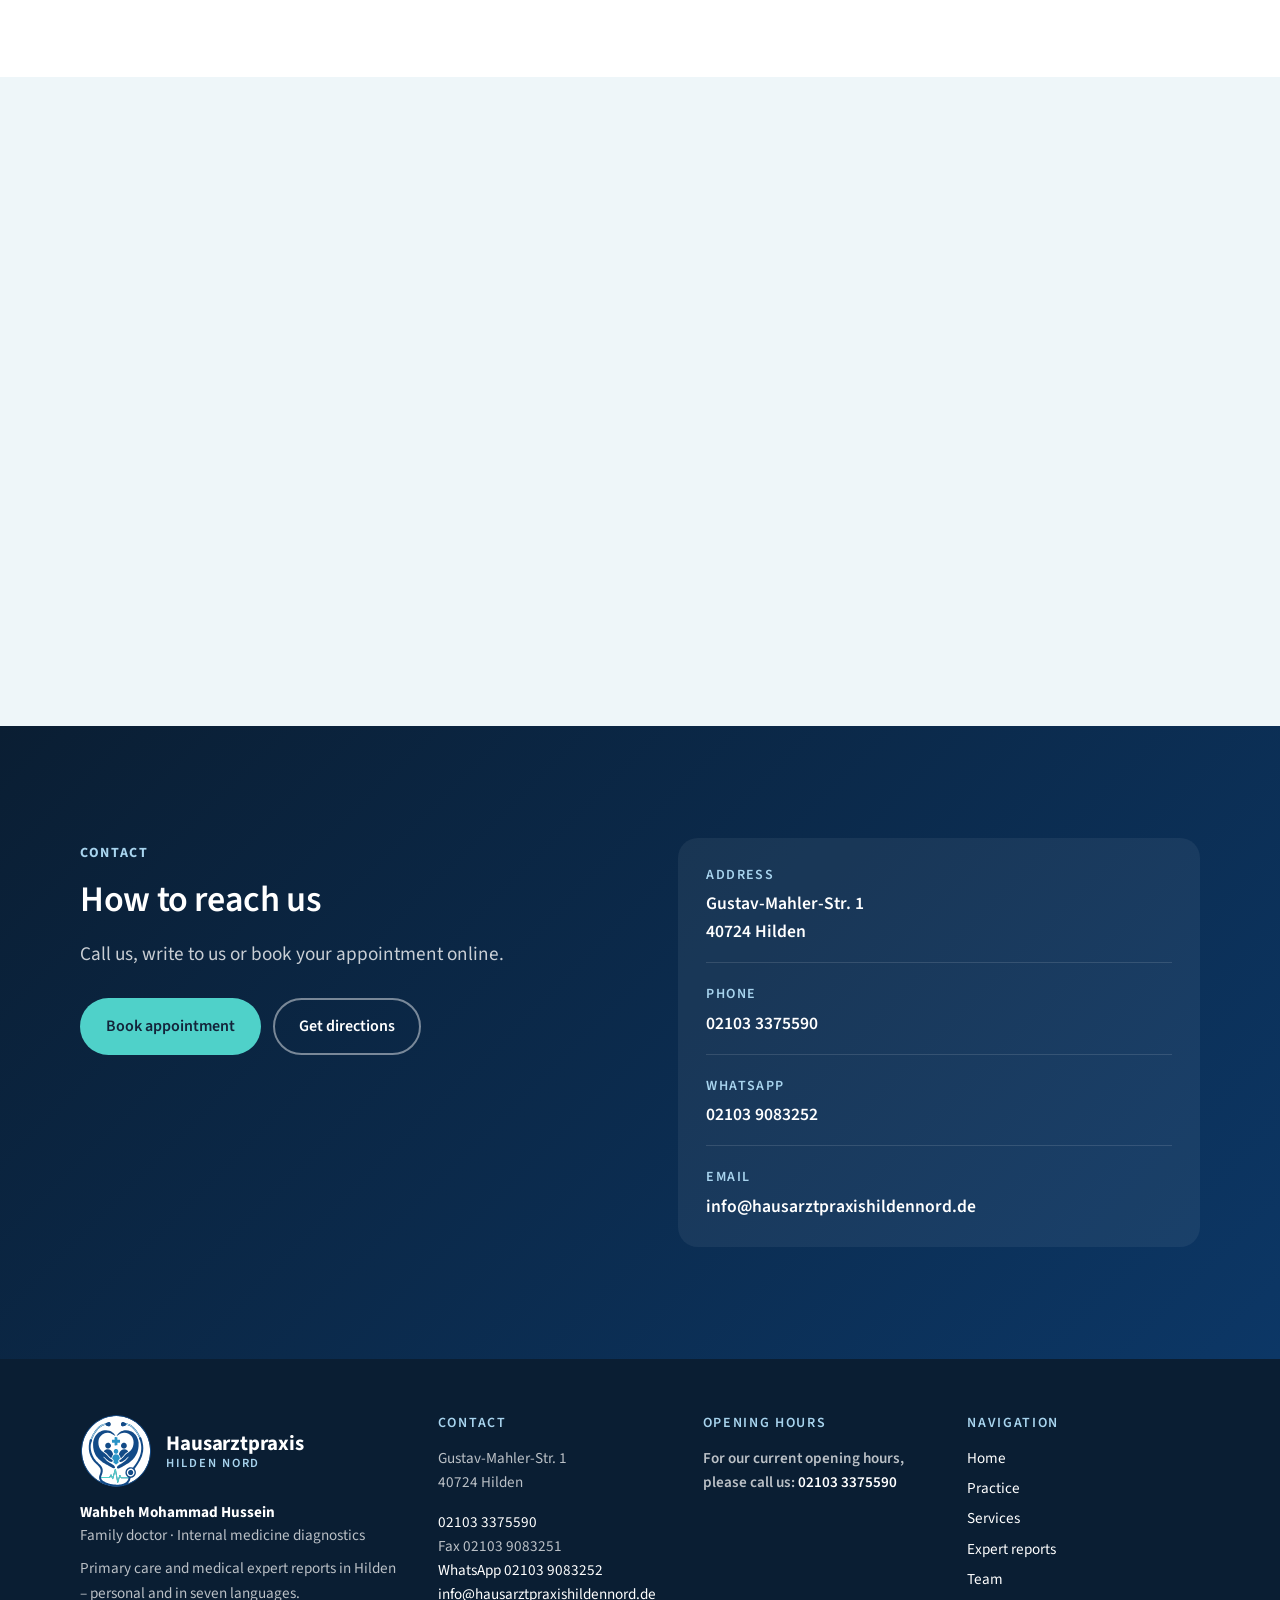
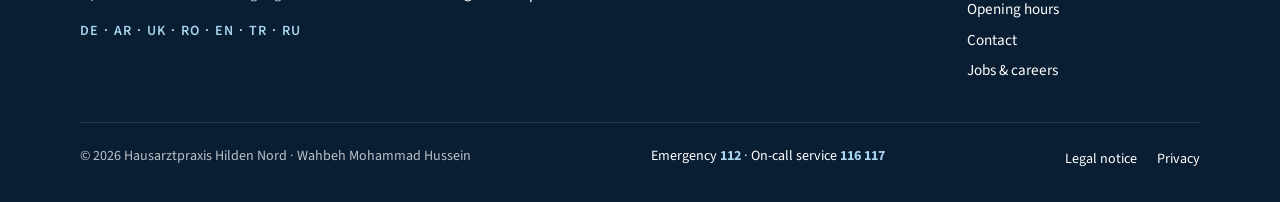
==== commit c8a69e95: "Harden the site: strict Content-Security-Policy, referrer policy, security rules From the owner's se" ====
--- a/index.html
+++ b/index.html
@@ -2,6 +2,8 @@
 <html lang="de" dir="ltr">
 <head>
   <meta charset="utf-8">
+  <meta http-equiv="Content-Security-Policy" content="default-src 'self'; script-src 'self'; style-src 'self'; img-src 'self' data:; font-src 'self'; connect-src 'self'; frame-src https://maps.google.com https://www.google.com; object-src 'none'; base-uri 'self'; form-action 'none'; upgrade-insecure-requests">
+  <meta name="referrer" content="strict-origin-when-cross-origin">
   <meta name="viewport" content="width=device-width, initial-scale=1">
   <title>Hausarzt in Hilden Nord – Hausarztpraxis Hilden Nord</title>
   <meta name="description" data-i18n-attr="content:meta.description" content="Hausarztpraxis in Hilden Nord: hausärztliche Versorgung, Vorsorge, Impfungen und ärztliche Gutachten. Wir sprechen Deutsch, Arabisch, Ukrainisch, Rumänisch, Englisch, Türkisch und Russisch.">
@@ -101,7 +103,7 @@
           <a class="card" href="leistungen.html#krankschreibung"><span class="icon" aria-hidden="true"><svg viewBox="0 0 24 24"><rect x="4" y="3" width="16" height="18" rx="2"/><path d="M9 3v2h6V3M9 12h6M12 9v6"/></svg></span><h3 data-i18n="s7.t">Krankschreibung &amp; Rezepte</h3><p data-i18n="s7.d">Arbeitsunfähigkeitsbescheinigungen, Folgerezepte und Überweisungen zu Fachärzten.</p></a>
           <a class="card" href="leistungen.html#hausbesuche"><span class="icon" aria-hidden="true"><svg viewBox="0 0 24 24"><path d="M3 10.5 12 3l9 7.5M5 9v11a1 1 0 0 0 1 1h12a1 1 0 0 0 1-1V9"/><path d="M12 11v6M9 14h6"/></svg></span><h3 data-i18n="s8.t">Hausbesuche</h3><p data-i18n="s8.d">Für Patientinnen und Patienten, die die Praxis nicht selbst aufsuchen können – nach Absprache.</p></a>
         </div>
-        <p style="margin-top:28px"><a class="btn btn-ghost" href="leistungen.html" data-i18n="cta.allServices">Alle Leistungen</a></p>
+        <p class="u-mt-28"><a class="btn btn-ghost" href="leistungen.html" data-i18n="cta.allServices">Alle Leistungen</a></p>
       </div>
     </section>
 
--- a/css/styles.css
+++ b/css/styles.css
@@ -943,3 +943,14 @@
 .hero > .ai-badge { bottom: 10px; inset-inline-end: 12px; }
 .photo .ai-badge { position: absolute; }
 .map-consent p a { font-weight: 600; white-space: nowrap; }
+
+/* ---- Hilfsklassen statt style-Attributen (erlaubt eine strenge Content-Security-Policy ohne 'unsafe-inline') ---- */
+.u-mt-22 { margin-top: 22px; }
+.u-mt-28 { margin-top: 28px; }
+.u-pt-24 { padding-top: 24px; }
+.u-center { text-align: center; }
+.u-justify-center { justify-content: center; }
+.u-mx-auto { margin-inline: auto; }
+.u-addr { font-size: 1.15rem; font-weight: 600; }
+.card.team-jobs-card { margin-top: 28px; display: flex; align-items: center; gap: 18px; flex-wrap: wrap; }
+.team-jobs-text { flex: 1; min-width: 200px; }
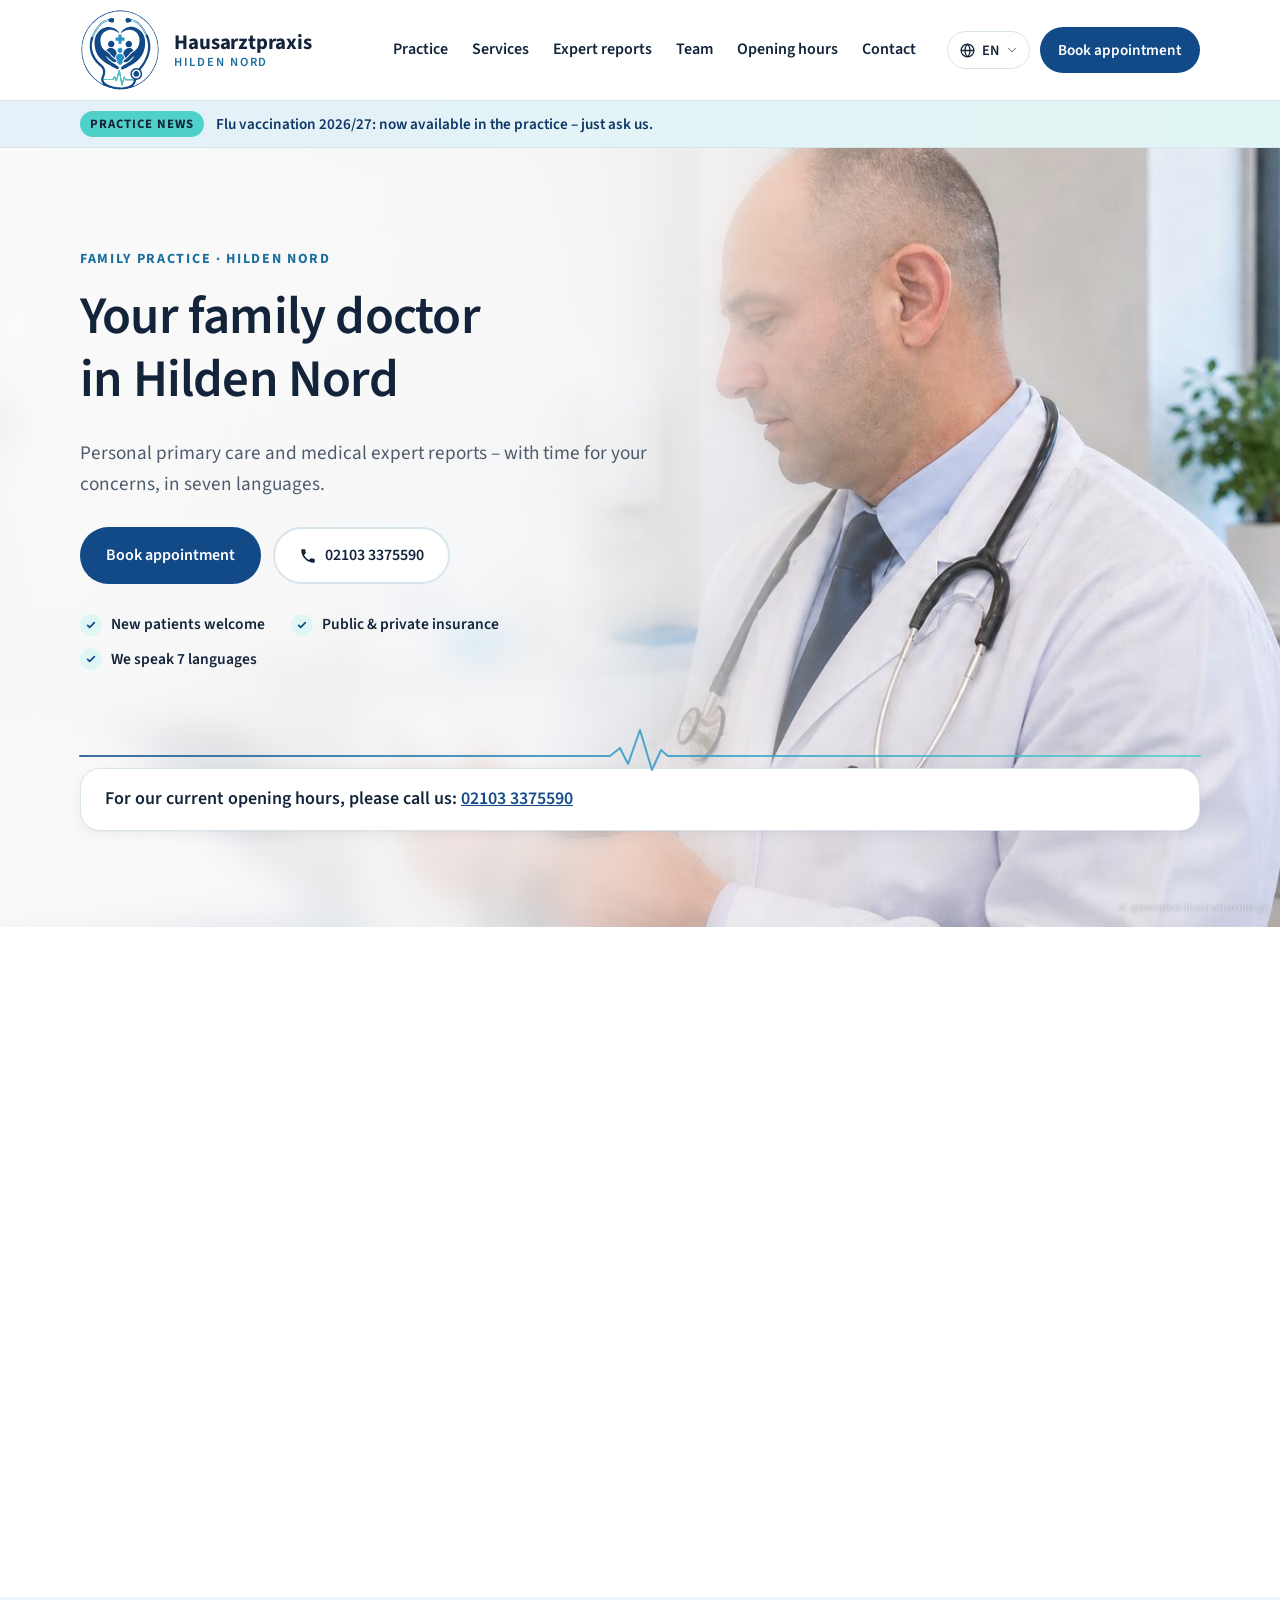
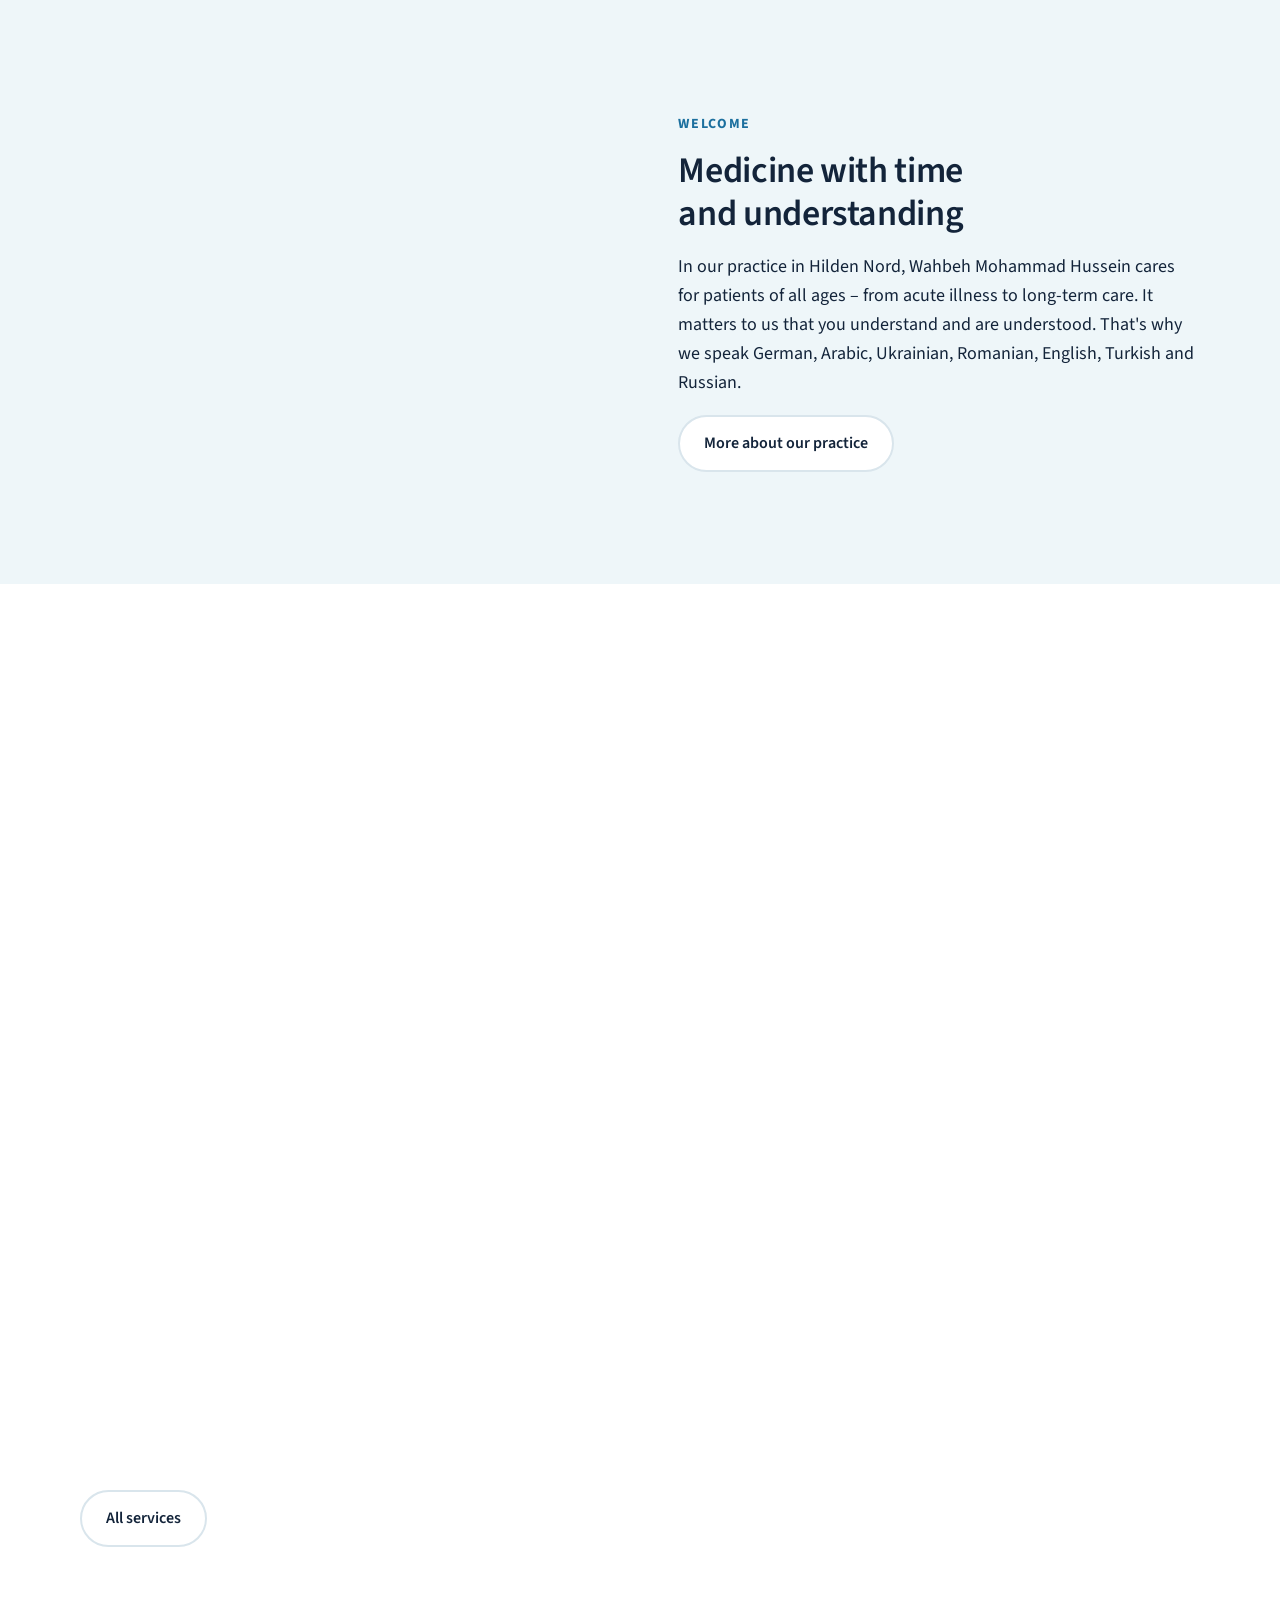
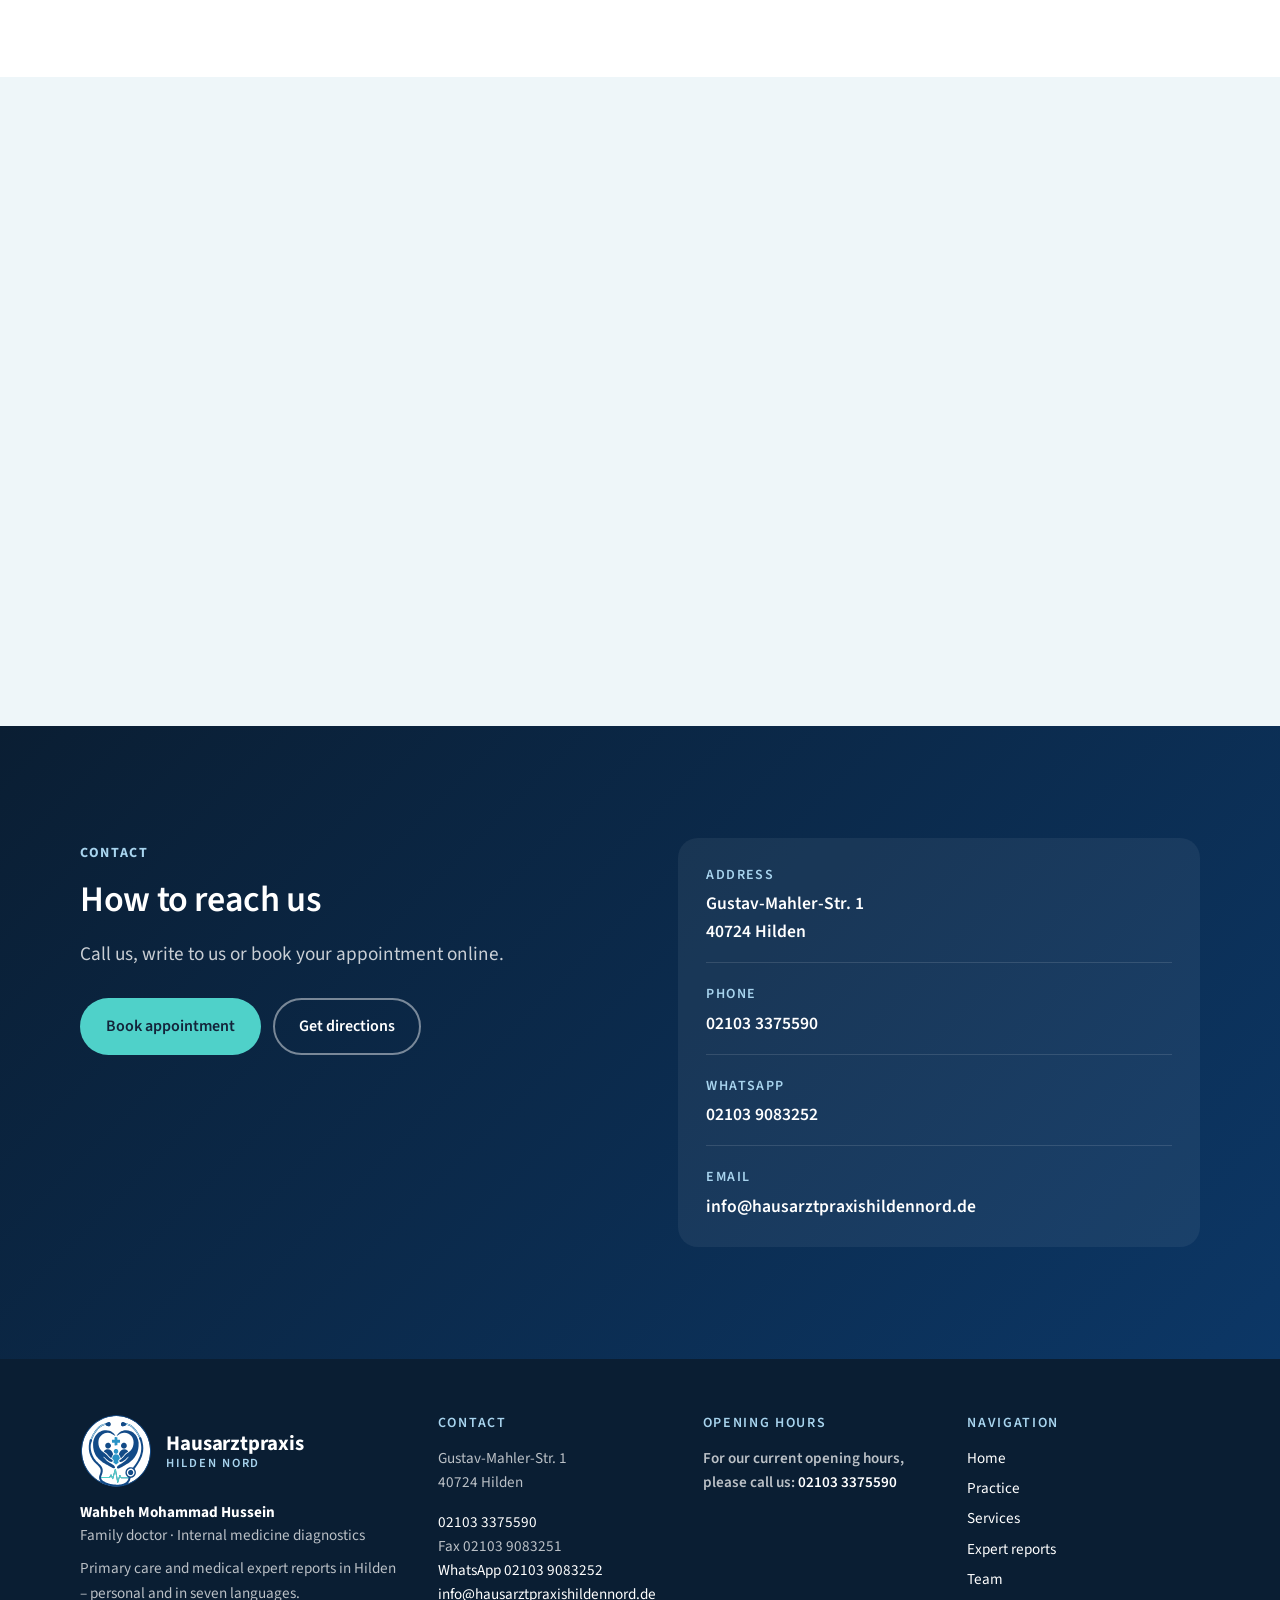
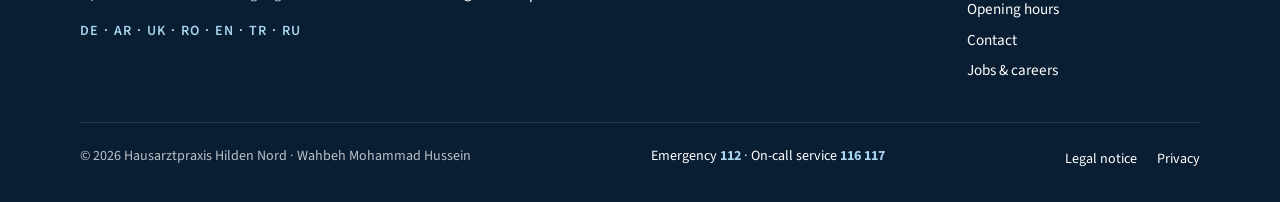
==== commit ec83b6b8: "Prepare the site for Google Search - sitemap.xml and robots.txt, generated by build_pages.py (the ei" ====
--- a/index.html
+++ b/index.html
@@ -2,12 +2,24 @@
 <html lang="de" dir="ltr">
 <head>
   <meta charset="utf-8">
-  <meta http-equiv="Content-Security-Policy" content="default-src 'self'; script-src 'self'; style-src 'self'; img-src 'self' data:; font-src 'self'; connect-src 'self'; frame-src https://maps.google.com https://www.google.com; object-src 'none'; base-uri 'self'; form-action 'none'; upgrade-insecure-requests">
+  <meta http-equiv="Content-Security-Policy" content="default-src 'self'; script-src 'self'; style-src 'self'; img-src 'self' data:; font-src 'self'; connect-src 'self'; frame-src 'none'; object-src 'none'; base-uri 'self'; form-action 'none'; upgrade-insecure-requests">
   <meta name="referrer" content="strict-origin-when-cross-origin">
   <meta name="viewport" content="width=device-width, initial-scale=1">
   <title>Hausarzt in Hilden Nord – Hausarztpraxis Hilden Nord</title>
   <meta name="description" data-i18n-attr="content:meta.description" content="Hausarztpraxis in Hilden Nord: hausärztliche Versorgung, Vorsorge, Impfungen und ärztliche Gutachten. Wir sprechen Deutsch, Arabisch, Ukrainisch, Rumänisch, Englisch, Türkisch und Russisch.">
   <meta name="theme-color" content="#124A87">
+  <link rel="canonical" href="https://www.hausarztpraxishildennord.de/">
+  <meta property="og:type" content="website">
+  <meta property="og:site_name" content="Hausarztpraxis Hilden Nord">
+  <meta property="og:locale" content="de_DE">
+  <meta property="og:title" content="Hausarzt in Hilden Nord – Hausarztpraxis Hilden Nord">
+  <meta property="og:description" content="Hausarztpraxis in Hilden Nord: hausärztliche Versorgung, Vorsorge, Impfungen und ärztliche Gutachten. Wir sprechen Deutsch, Arabisch, Ukrainisch, Rumänisch, Englisch, Türkisch und Russisch.">
+  <meta property="og:url" content="https://www.hausarztpraxishildennord.de/">
+  <meta property="og:image" content="https://www.hausarztpraxishildennord.de/assets/og-image.jpg">
+  <meta property="og:image:width" content="1200">
+  <meta property="og:image:height" content="630">
+  <meta name="twitter:card" content="summary_large_image">
+  <script type="application/ld+json">{"@context": "https://schema.org", "@type": "MedicalClinic", "@id": "https://www.hausarztpraxishildennord.de/#praxis", "name": "Hausarztpraxis Hilden Nord", "url": "https://www.hausarztpraxishildennord.de/", "logo": "https://www.hausarztpraxishildennord.de/assets/logo-praxis-512.png", "image": "https://www.hausarztpraxishildennord.de/assets/og-image.jpg", "description": "Hausarztpraxis in Hilden Nord: hausärztliche Versorgung, Vorsorge, Impfungen und ärztliche Gutachten. Wir sprechen Deutsch, Arabisch, Ukrainisch, Rumänisch, Englisch, Türkisch und Russisch.", "telephone": "+49 2103 3375590", "faxNumber": "+49 2103 9083251", "email": "info@hausarztpraxishildennord.de", "address": {"@type": "PostalAddress", "streetAddress": "Gustav-Mahler-Str. 1", "postalCode": "40724", "addressLocality": "Hilden", "addressRegion": "Nordrhein-Westfalen", "addressCountry": "DE"}, "medicalSpecialty": "PrimaryCare", "isAcceptingNewPatients": true, "availableLanguage": ["German", "Arabic", "Ukrainian", "Romanian", "English", "Turkish", "Russian"], "areaServed": "Hilden", "employee": {"@type": "Person", "name": "Wahbeh Mohammad Hussein", "jobTitle": "Hausarzt · Internistische Diagnostik"}, "potentialAction": {"@type": "ReserveAction", "name": "Termin buchen", "target": "https://webtermin.medatixx.de/#/ca07910a-aa8e-49fa-b08e-8aeaf78b351e/search"}}</script>
   <link rel="icon" href="assets/favicon-32.png" type="image/png" sizes="32x32">
   <link rel="apple-touch-icon" href="assets/apple-touch-icon.png">
   <link rel="preload" href="assets/fonts/source-sans-3-latin-400-normal.woff2" as="font" type="font/woff2" crossorigin>
--- a/css/styles.css
+++ b/css/styles.css
@@ -774,26 +774,43 @@
 /* Vignette: dunkle Ränder, Licht auf der Praxis */
 .map::after {
   content: ""; position: absolute; inset: 0; z-index: 1; pointer-events: none; border-radius: inherit;
-  box-shadow: inset 0 0 0 1px rgba(255, 255, 255, .08), inset 0 0 140px rgba(8, 26, 46, .85);
-}
-.map.is-loaded::after { box-shadow: inset 0 0 0 1px rgba(79, 209, 201, .35); }
-.map-canvas, .map-canvas > * { position: absolute; inset: 0; width: 100%; height: 100%; border: 0; }
-/* Nicht verschiebbar: der Pin bleibt sonst nicht auf der Adresse */
-.map-canvas iframe { pointer-events: none; }
-.mb-block { fill: rgba(255, 255, 255, .035); stroke: rgba(168, 212, 238, .16); stroke-width: 1.2; }
-.mb-park { fill: rgba(79, 209, 201, .08); stroke: rgba(79, 209, 201, .28); stroke-width: 1.2; }
-.mb-road-edge { fill: none; stroke: rgba(79, 209, 201, .07); stroke-width: 34; stroke-linecap: round; }
-.mb-road { fill: none; stroke: rgba(168, 212, 238, .14); stroke-width: 16; stroke-linecap: round; }
-.mb-lane { fill: none; stroke: rgba(168, 212, 238, .4); stroke-width: 1.5; stroke-dasharray: 8 12; }
-/* Herzschlag läuft wie auf dem Monitor zur Praxis */
-.mb-ecg {
-  fill: none; stroke: url(#mb-ecg-grad); stroke-width: 3.5; stroke-linejoin: round; stroke-linecap: round;
-  stroke-dasharray: 1 2; stroke-dashoffset: 1; animation: ecg-sweep 3.2s cubic-bezier(.45, 0, .25, 1) infinite;
-}
-@keyframes ecg-sweep { 0% { stroke-dashoffset: 1; opacity: 1; } 60% { stroke-dashoffset: 0; opacity: 1; } 85%, 100% { stroke-dashoffset: 0; opacity: 0; } }
+  box-shadow: inset 0 0 0 1px rgba(255, 255, 255, .1), inset 0 0 90px rgba(10, 30, 51, .28);
+}
+
+/* Echte Umgebungskarte (OpenStreetMap, selbst gehostet), hell mit leichtem Blauton der Seite, damit Straßen-
+   namen und Hausnummern gut lesbar bleiben. Die Ebene füllt die ganze Karte in der Landfarbe; das Bild blendet oben weich ein. */
+.osm-layer {
+  position: absolute; inset: 0; overflow: hidden; background: #E1DFE0;
+  filter: saturate(.8) contrast(1.04);
+}
+.osm-stage { position: absolute; left: 0; top: 0; width: 100%; height: 100%; }
+.osm-stage img {
+  display: block; width: 100%; height: 100%;
+  -webkit-mask-image: linear-gradient(to bottom, transparent 0, #000 70px); mask-image: linear-gradient(to bottom, transparent 0, #000 70px);
+}
+/* Navy-Schleier über der Karte, damit sie zu Logo und Seite passt */
+.osm-layer::after { content: ""; position: absolute; inset: 0; background: rgba(42, 147, 198, .16); mix-blend-mode: multiply; pointer-events: none; }
+/* Straßennamen auf der Karte: klar lesbar, in Straßenrichtung gedreht */
+.osm-labels { position: absolute; left: 0; top: 0; z-index: 1; pointer-events: none; }
+.osm-label {
+  position: absolute; transform: translate(-50%, -50%) rotate(var(--r, 0deg)); white-space: nowrap;
+  padding: 2px 9px; border-radius: 999px; background: rgba(255, 255, 255, .92); color: var(--ink);
+  font-size: .8125rem; font-weight: 600; letter-spacing: .01em; line-height: 1.4;
+  box-shadow: 0 2px 8px rgba(10, 30, 51, .18), inset 0 0 0 1px rgba(18, 74, 135, .12);
+}
+.osm-label.is-main { background: var(--primary); color: var(--white); font-weight: 700; }
+.osm-label.is-water { background: transparent; box-shadow: none; color: #1B6F9E; font-style: italic; font-weight: 600; text-shadow: 0 0 3px #fff, 0 0 6px #fff; }
+.osm-label.is-stop { display: inline-flex; align-items: center; gap: 5px; padding-inline-start: 5px; }
+.osm-label.is-stop svg { width: 16px; height: 16px; padding: 1px; border-radius: 4px; background: var(--sky); fill: none; stroke: var(--white); stroke-width: 2; stroke-linecap: round; }
+
+.map-attrib {
+  position: absolute; bottom: 12px; inset-inline-start: 12px; z-index: 3; padding: 2px 10px; border-radius: 999px;
+  font-size: .75rem; color: rgba(255, 255, 255, .85); text-decoration: none; box-shadow: none;
+}
+.map-attrib:hover { color: var(--white); text-decoration: underline; }
 
 /* Pulsringe am Boden unter dem Thermometer (Herzschlag: zwei Schläge, Pause) */
-.map-pulse { position: absolute; left: 50%; top: 50%; z-index: 2; width: 0; height: 0; pointer-events: none; }
+.map-pulse { position: absolute; left: var(--pin-x, 50%); top: var(--pin-y, 50%); z-index: 2; width: 0; height: 0; pointer-events: none; }
 .map-pulse i {
   position: absolute; left: -40px; top: -16px; width: 80px; height: 32px; border-radius: 50%;
   border: 2px solid var(--teal); box-shadow: 0 0 14px rgba(79, 209, 201, .6), inset 0 0 10px rgba(79, 209, 201, .35);
@@ -804,7 +821,7 @@
 
 /* Der Pin: Unterkante der Kugel liegt genau in der Kartenmitte */
 .map-pin {
-  position: absolute; left: 50%; top: 50%; z-index: 2; display: block; width: 48px; height: 106px;
+  position: absolute; left: var(--pin-x, 50%); top: var(--pin-y, 50%); z-index: 2; display: block; width: 48px; height: 106px;
   margin: -101px 0 0 -24px; border-radius: 24px; color: inherit;
   transition: transform .35s cubic-bezier(.2, .7, .2, 1);
 }
@@ -825,9 +842,9 @@
 .map-pin:focus-visible { outline: 3px solid var(--sky); outline-offset: 4px; }
 
 /* Adresse als „Praxiskarte“ aus Milchglas, mit türkisem Kreuz */
-.map-card, .map-consent, .map-compass {
-  background: var(--glass); border: 1px solid var(--glass-line); color: var(--white);
-  -webkit-backdrop-filter: blur(14px) saturate(1.3); backdrop-filter: blur(14px) saturate(1.3);
+.map-card, .map-compass, .map-attrib {
+  background: rgba(10, 30, 51, .84); border: 1px solid var(--glass-line); color: var(--white);
+  -webkit-backdrop-filter: blur(10px) saturate(1.2); backdrop-filter: blur(10px) saturate(1.2);
   box-shadow: 0 18px 40px rgba(0, 0, 0, .28);
 }
 .map-card {
@@ -855,25 +872,15 @@
 .map-compass .c-n { fill: var(--teal); }
 .map-compass .c-s { fill: rgba(255, 255, 255, .45); }
 .map-compass text { fill: var(--white); font: 700 7px var(--font); }
-.map-consent {
-  position: absolute; bottom: 18px; inset-inline: 18px; z-index: 3; display: flex; align-items: center; justify-content: space-between; gap: 12px 20px;
-  padding: 14px 18px; border-radius: 16px; border-inline-start: 3px solid var(--teal);
-}
-.map-consent p { margin: 0; font-size: .95rem; color: rgba(255, 255, 255, .85); max-width: 62ch; }
-.map-consent p a { color: #8FE6E0; }
-.map-consent .btn { flex-shrink: 0; }
-.map.is-loaded .map-card, .map.is-loaded .map-consent, .map.is-loaded .map-compass { display: none; }
 
 @media (max-width: 600px) {
   .map { aspect-ratio: auto; height: 500px; }
   .map-card-body { padding: 8px 14px 12px 14px; background-position: 14px 0; }
   [dir="rtl"] .map-card-body { padding: 8px 14px 12px 14px; background-position: calc(100% - 14px) 0; }
   .map-compass { display: none; }
-  .map-consent { flex-direction: column; align-items: stretch; text-align: center; }
-}
+  }
 @media (prefers-reduced-motion: reduce) {
   .map-pin, .t-shadow, .t-column, .t-bulb { transition: none; }
-  .mb-ecg { animation: none; stroke-dashoffset: 0; }
   .map-pulse { display: none; }
 }
 
@@ -942,7 +949,6 @@
 }
 .hero > .ai-badge { bottom: 10px; inset-inline-end: 12px; }
 .photo .ai-badge { position: absolute; }
-.map-consent p a { font-weight: 600; white-space: nowrap; }
 
 /* ---- Hilfsklassen statt style-Attributen (erlaubt eine strenge Content-Security-Policy ohne 'unsafe-inline') ---- */
 .u-mt-22 { margin-top: 22px; }
